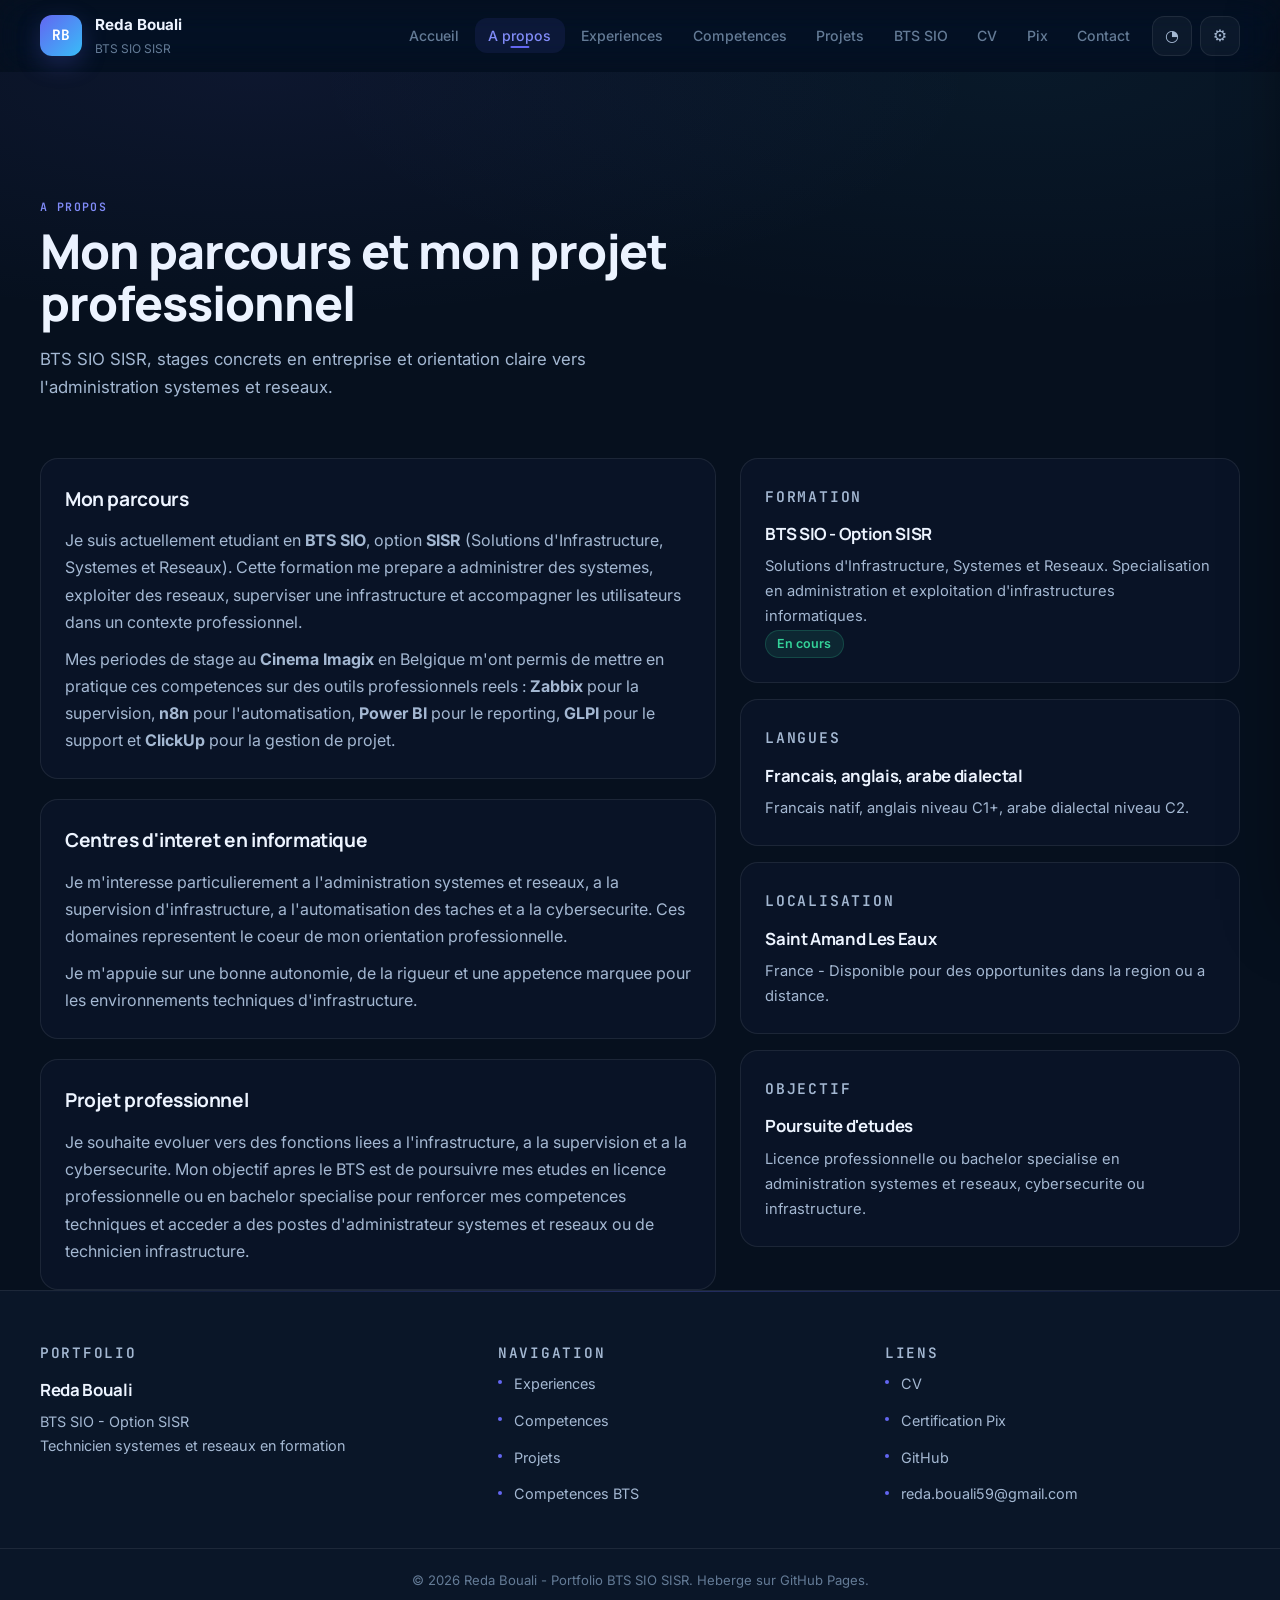
==== about.html @ da7653f3 "Add files via upload" ====
<!DOCTYPE html>
<html lang="fr">
<head>
  <meta charset="UTF-8">
  <meta name="viewport" content="width=device-width, initial-scale=1.0">
  <meta name="description" content="A propos de Reda Bouali : parcours, formation BTS SIO SISR, centres d'interet et projet professionnel.">
  <title>A propos | Reda Bouali</title>
  <script>
    (function () {
      var r = document.documentElement;
      r.setAttribute("data-theme", localStorage.getItem("rb-theme") || "dark");
      r.setAttribute("data-accent", localStorage.getItem("rb-accent") || "indigo");
      r.setAttribute("data-font", localStorage.getItem("rb-font") || "inter");
      r.setAttribute("data-size", localStorage.getItem("rb-size") || "medium");
      r.classList.add("preload");
    })();
  </script>
  <link rel="preconnect" href="https://fonts.googleapis.com">
  <link rel="preconnect" href="https://fonts.gstatic.com" crossorigin>
  <link href="https://fonts.googleapis.com/css2?family=Inter:wght@400;500;600;700;800&family=Manrope:wght@500;600;700;800&family=IBM+Plex+Sans:wght@400;500;600;700&family=JetBrains+Mono:wght@500;700&display=swap" rel="stylesheet">
  <link rel="stylesheet" href="style.css">
</head>
<body>
  <a href="#main-content" class="skip-link">Aller au contenu</a>

  <header class="site-header">
    <nav class="navbar" id="navbar" aria-label="Navigation principale">
      <div class="nav-shell">
        <a href="index.html" class="brand"><span class="brand-mark">RB</span><span class="brand-text"><strong>Reda Bouali</strong><span>BTS SIO SISR</span></span></a>
        <button class="nav-toggle" id="navToggle" type="button" aria-expanded="false" aria-controls="navMenu" aria-label="Ouvrir le menu"><span></span><span></span><span></span></button>
        <div class="nav-panel" id="navPanel">
          <ul class="nav-menu" id="navMenu">
            <li><a href="index.html" class="nav-link" data-page="index">Accueil</a></li>
            <li><a href="about.html" class="nav-link" data-page="about">A propos</a></li>
            <li><a href="experiences.html" class="nav-link" data-page="experiences">Experiences</a></li>
            <li><a href="skills.html" class="nav-link" data-page="skills">Competences</a></li>
            <li><a href="projects.html" class="nav-link" data-page="projects">Projets</a></li>
            <li><a href="bts-competences.html" class="nav-link" data-page="bts-competences">BTS SIO</a></li>
            <li><a href="cv.html" class="nav-link" data-page="cv">CV</a></li>
            <li><a href="pix.html" class="nav-link" data-page="pix">Pix</a></li>
            <li><a href="contact.html" class="nav-link" data-page="contact">Contact</a></li>
          </ul>
          <div class="nav-actions">
            <button class="icon-button quick-theme-toggle" id="quickThemeToggle" type="button" aria-label="Basculer le theme"><span aria-hidden="true">&#9684;</span></button>
            <button class="icon-button" id="settingsTrigger" type="button" aria-label="Personnalisation" aria-expanded="false"><span aria-hidden="true">&#9881;</span></button>
          </div>
        </div>
      </div>
    </nav>
  </header>

  <main id="main-content" class="page-main">
    <section class="section page-section page-hero-section">
      <div class="container">
        <div class="section-heading reveal">
          <p class="section-kicker">A propos</p>
          <h1 class="section-title">Mon parcours et mon projet professionnel</h1>
          <p class="section-subtitle">
            BTS SIO SISR, stages concrets en entreprise et orientation claire vers l'administration systemes et reseaux.
          </p>
        </div>

        <div class="about-layout">
          <div class="about-story">
            <article class="content-card reveal">
              <h3>Mon parcours</h3>
              <p>
                Je suis actuellement etudiant en <strong>BTS SIO</strong>, option <strong>SISR</strong> (Solutions d'Infrastructure, Systemes et Reseaux). Cette formation me prepare a administrer des systemes, exploiter des reseaux, superviser une infrastructure et accompagner les utilisateurs dans un contexte professionnel.
              </p>
              <p>
                Mes periodes de stage au <strong>Cinema Imagix</strong> en Belgique m'ont permis de mettre en pratique ces competences sur des outils professionnels reels : <strong>Zabbix</strong> pour la supervision, <strong>n8n</strong> pour l'automatisation, <strong>Power BI</strong> pour le reporting, <strong>GLPI</strong> pour le support et <strong>ClickUp</strong> pour la gestion de projet.
              </p>
            </article>

            <article class="content-card reveal reveal-delay-1">
              <h3>Centres d'interet en informatique</h3>
              <p>
                Je m'interesse particulierement a l'administration systemes et reseaux, a la supervision d'infrastructure, a l'automatisation des taches et a la cybersecurite. Ces domaines representent le coeur de mon orientation professionnelle.
              </p>
              <p>
                Je m'appuie sur une bonne autonomie, de la rigueur et une appetence marquee pour les environnements techniques d'infrastructure.
              </p>
            </article>

            <article class="content-card reveal reveal-delay-2">
              <h3>Projet professionnel</h3>
              <p>
                Je souhaite evoluer vers des fonctions liees a l'infrastructure, a la supervision et a la cybersecurite. Mon objectif apres le BTS est de poursuivre mes etudes en licence professionnelle ou en bachelor specialise pour renforcer mes competences techniques et acceder a des postes d'administrateur systemes et reseaux ou de technicien infrastructure.
              </p>
            </article>
          </div>

          <div class="about-aside">
            <article class="info-card reveal">
              <p class="panel-label">Formation</p>
              <h3>BTS SIO - Option SISR</h3>
              <p>Solutions d'Infrastructure, Systemes et Reseaux. Specialisation en administration et exploitation d'infrastructures informatiques.</p>
              <span class="chip chip-success">En cours</span>
            </article>

            <article class="info-card reveal reveal-delay-1">
              <p class="panel-label">Langues</p>
              <h3>Francais, anglais, arabe dialectal</h3>
              <p>Francais natif, anglais niveau C1+, arabe dialectal niveau C2.</p>
            </article>

            <article class="info-card reveal reveal-delay-2">
              <p class="panel-label">Localisation</p>
              <h3>Saint Amand Les Eaux</h3>
              <p>France - Disponible pour des opportunites dans la region ou a distance.</p>
            </article>

            <article class="info-card reveal reveal-delay-3">
              <p class="panel-label">Objectif</p>
              <h3>Poursuite d'etudes</h3>
              <p>Licence professionnelle ou bachelor specialise en administration systemes et reseaux, cybersecurite ou infrastructure.</p>
            </article>
          </div>
        </div>
      </div>
    </section>
  </main>

  <footer class="footer">
    <div class="container footer-layout">
      <div>
        <p class="panel-label">Portfolio</p>
        <h3>Reda Bouali</h3>
        <p>BTS SIO - Option SISR</p>
        <p>Technicien systemes et reseaux en formation</p>
      </div>
      <div>
        <p class="panel-label">Navigation</p>
        <ul class="footer-links-list">
          <li><a href="experiences.html">Experiences</a></li>
          <li><a href="skills.html">Competences</a></li>
          <li><a href="projects.html">Projets</a></li>
          <li><a href="bts-competences.html">Competences BTS</a></li>
        </ul>
      </div>
      <div>
        <p class="panel-label">Liens</p>
        <ul class="footer-links-list">
          <li><a href="cv.html">CV</a></li>
          <li><a href="pix.html">Certification Pix</a></li>
          <li><a href="https://github.com/redahfir" target="_blank" rel="noopener noreferrer">GitHub</a></li>
          <li><a href="mailto:reda.bouali59@gmail.com">reda.bouali59@gmail.com</a></li>
        </ul>
      </div>
    </div>
    <div class="footer-bottom">
      <p>&copy; 2026 Reda Bouali - Portfolio BTS SIO SISR. Heberge sur GitHub Pages.</p>
    </div>
  </footer>

  <div class="settings-overlay" id="settingsOverlay" hidden></div>
  <aside class="settings-panel" id="settingsPanel" aria-hidden="true" aria-labelledby="settingsTitle">
    <div class="settings-header">
      <div><p class="panel-label">Personnalisation</p><h2 id="settingsTitle">Preferences d'affichage</h2></div>
      <button class="icon-button" id="settingsClose" type="button" aria-label="Fermer"><span aria-hidden="true">&#10005;</span></button>
    </div>
    <div class="settings-body">
      <section class="settings-group"><h3>Mode</h3><div class="control-row"><button class="choice-button" data-theme="dark" type="button">Sombre</button><button class="choice-button" data-theme="light" type="button">Clair</button></div></section>
      <section class="settings-group"><h3>Accent</h3><div class="accent-grid"><button class="accent-button" data-accent="indigo" type="button"><span class="accent-dot accent-indigo"></span>Indigo</button><button class="accent-button" data-accent="cyan" type="button"><span class="accent-dot accent-cyan"></span>Cyan</button><button class="accent-button" data-accent="amber" type="button"><span class="accent-dot accent-amber"></span>Ambre</button></div></section>
      <section class="settings-group"><h3>Police</h3><div class="font-grid"><button class="font-button" data-font="inter" type="button"><strong>Inter</strong><span>Moderne</span></button><button class="font-button" data-font="manrope" type="button"><strong>Manrope</strong><span>Editoriale</span></button><button class="font-button" data-font="plex" type="button"><strong>IBM Plex</strong><span>Technique</span></button></div></section>
      <section class="settings-group"><h3>Taille</h3><div class="control-row"><button class="choice-button" data-size="small" type="button">A-</button><button class="choice-button" data-size="medium" type="button">A</button><button class="choice-button" data-size="large" type="button">A+</button></div></section>
      <button class="btn btn-ghost settings-reset" id="settingsReset" type="button">Reinitialiser</button>
    </div>
  </aside>
  <button class="back-to-top" id="backToTop" type="button" aria-label="Retour en haut">&uarr;</button>
  <script src="script.js"></script>
</body>
</html>
---- style.css ----
/* ============================================================
   DESIGN SYSTEM - Portfolio Reda Bouali
   Premium dark-first design with light mode support
   ============================================================ */

/* --- Theme Variables --- */
:root,
[data-theme="dark"] {
  --bg: #06101e;
  --bg-alt: #0a1628;
  --bg-elevated: #0e1b30;
  --surface: rgba(12, 22, 42, 0.72);
  --surface-strong: rgba(16, 28, 50, 0.92);
  --surface-soft: rgba(255, 255, 255, 0.04);
  --surface-hover: rgba(255, 255, 255, 0.07);
  --border: rgba(255, 255, 255, 0.08);
  --border-strong: rgba(255, 255, 255, 0.14);
  --border-glow: rgba(var(--accent-rgb), 0.25);
  --text: #edf4ff;
  --text-soft: #a4b8d2;
  --text-muted: #647b96;
  --shadow: 0 20px 60px rgba(0, 0, 0, 0.4);
  --shadow-soft: 0 8px 32px rgba(0, 0, 0, 0.2);
  --shadow-card: 0 4px 24px rgba(0, 0, 0, 0.15);
  --overlay: rgba(2, 6, 14, 0.7);
  --hero-grid: rgba(var(--accent-rgb), 0.06);
  --panel: #0c1a2e;
  --glow-soft: 0 0 60px rgba(var(--accent-rgb), 0.08);
}

[data-theme="light"] {
  --bg: #f5f7fb;
  --bg-alt: #edf1f8;
  --bg-elevated: #ffffff;
  --surface: rgba(255, 255, 255, 0.82);
  --surface-strong: rgba(255, 255, 255, 0.96);
  --surface-soft: rgba(20, 40, 72, 0.035);
  --surface-hover: rgba(20, 40, 72, 0.06);
  --border: rgba(16, 32, 56, 0.09);
  --border-strong: rgba(16, 32, 56, 0.16);
  --border-glow: rgba(var(--accent-rgb), 0.2);
  --text: #0c1524;
  --text-soft: #3d5068;
  --text-muted: #6b8097;
  --shadow: 0 20px 60px rgba(16, 32, 56, 0.1);
  --shadow-soft: 0 8px 32px rgba(16, 32, 56, 0.07);
  --shadow-card: 0 4px 24px rgba(16, 32, 56, 0.06);
  --overlay: rgba(16, 24, 38, 0.2);
  --hero-grid: rgba(var(--accent-rgb), 0.07);
  --panel: #ffffff;
  --glow-soft: 0 0 60px rgba(var(--accent-rgb), 0.06);
}

/* --- Accent Colors --- */
:root {
  --accent: #6366f1;
  --accent-rgb: 99, 102, 241;
  --accent-strong: #818cf8;
  --accent-alt: #38bdf8;
  --success: #34d399;
  --success-rgb: 52, 211, 153;
  --warning: #fbbf24;
  --danger: #f87171;
  --radius-s: 12px;
  --radius-m: 18px;
  --radius-l: 28px;
  --radius-xl: 36px;
  --nav-height: 72px;
  --container: 1200px;
  --font-body: "Inter", system-ui, sans-serif;
  --font-title: "Manrope", system-ui, sans-serif;
  --font-mono: "JetBrains Mono", monospace;
  --size-base: 16px;
  --section-space: 6rem;
  --transition: 200ms ease;
  --transition-slow: 380ms ease;
  --ease-out: cubic-bezier(0.16, 1, 0.3, 1);
}

[data-accent="cyan"] {
  --accent: #06b6d4;
  --accent-rgb: 6, 182, 212;
  --accent-strong: #22d3ee;
  --accent-alt: #34d399;
}
[data-accent="amber"] {
  --accent: #d97706;
  --accent-rgb: 217, 119, 6;
  --accent-strong: #f59e0b;
  --accent-alt: #fbbf24;
}

/* --- Font Size Variants --- */
html[data-size="small"] { font-size: 14px; }
html[data-size="medium"] { font-size: 16px; }
html[data-size="large"] { font-size: 18px; }

/* --- Preload (prevent flash of transitions) --- */
html.preload * { transition: none !important; }
html { scroll-behavior: smooth; }

/* --- Font Overrides --- */
html[data-font="inter"] body { --font-body: "Inter", system-ui, sans-serif; --font-title: "Manrope", system-ui, sans-serif; }
html[data-font="manrope"] body { --font-body: "Manrope", system-ui, sans-serif; --font-title: "Manrope", system-ui, sans-serif; }
html[data-font="plex"] body { --font-body: "IBM Plex Sans", system-ui, sans-serif; --font-title: "IBM Plex Sans", system-ui, sans-serif; }

/* ============================================================
   RESET & BASE
   ============================================================ */
*, *::before, *::after { box-sizing: border-box; }
body {
  margin: 0;
  background: var(--bg);
  color: var(--text);
  font: 400 1rem/1.7 var(--font-body);
  overflow-x: hidden;
  -webkit-font-smoothing: antialiased;
}
a { color: inherit; text-decoration: none; }
img { max-width: 100%; display: block; }
button, input, select { font: inherit; }
button { cursor: pointer; border: none; background: none; }
ul { margin: 0; padding: 0; }
h1, h2, h3, h4, h5, h6, p { margin: 0; }

/* --- Focus & Accessibility --- */
.skip-link {
  position: fixed;
  top: -100px;
  left: 1rem;
  background: var(--accent);
  color: #fff;
  padding: 0.8rem 1.2rem;
  border-radius: 999px;
  z-index: 1200;
  font-weight: 600;
  font-size: 0.9rem;
}
.skip-link:focus { top: 1rem; }
:focus-visible {
  outline: 2px solid rgba(var(--accent-rgb), 0.8);
  outline-offset: 3px;
}

/* ============================================================
   LAYOUT
   ============================================================ */
.container,
.nav-shell {
  width: min(var(--container), calc(100% - 2.4rem));
  margin: 0 auto;
}
.section { padding: var(--section-space) 0; position: relative; }
.page-main { padding-top: var(--nav-height); }
.page-section { min-height: calc(100vh - var(--nav-height) - 200px); }
.section-alt {
  background: var(--bg-alt);
}
.section-alt::before {
  content: "";
  position: absolute;
  top: 0;
  left: 0;
  right: 0;
  height: 200px;
  background: linear-gradient(180deg, rgba(var(--accent-rgb), 0.04), transparent);
  pointer-events: none;
}

/* --- Section Headers --- */
.section-heading {
  max-width: 720px;
  margin-bottom: 3.5rem;
}
.section-kicker,
.panel-label,
.eyebrow {
  display: inline-flex;
  align-items: center;
  gap: 0.5rem;
  font: 600 0.72rem/1 var(--font-mono);
  letter-spacing: 0.12em;
  text-transform: uppercase;
  color: var(--accent-strong);
  margin-bottom: 0.75rem;
}
.eyebrow-dot {
  width: 6px;
  height: 6px;
  border-radius: 50%;
  background: var(--accent);
  box-shadow: 0 0 12px rgba(var(--accent-rgb), 0.8);
  animation: pulse-dot 2.5s ease infinite;
}
@keyframes pulse-dot {
  0%, 100% { box-shadow: 0 0 12px rgba(var(--accent-rgb), 0.8); }
  50% { box-shadow: 0 0 20px rgba(var(--accent-rgb), 1), 0 0 40px rgba(var(--accent-rgb), 0.3); }
}

.section-title {
  font-family: var(--font-title);
  font-size: clamp(2rem, 4vw, 3rem);
  font-weight: 800;
  line-height: 1.1;
  letter-spacing: -0.03em;
  margin-bottom: 1rem;
}
.section-subtitle {
  max-width: 640px;
  color: var(--text-soft);
  font-size: 1.05rem;
  line-height: 1.65;
}

/* --- Title font family propagation --- */
.section-title,
.hero h1,
.content-card h3,
.document-card h3,
.timeline-card h3,
.skill-card h3,
.bts-card h3,
.info-card h3,
.project-card h3,
.footer h3 {
  font-family: var(--font-title);
  letter-spacing: -0.02em;
}

/* ============================================================
   NAVBAR
   ============================================================ */
.navbar {
  position: fixed;
  inset: 0 0 auto;
  height: var(--nav-height);
  z-index: 1000;
  border-bottom: 1px solid transparent;
  backdrop-filter: blur(20px) saturate(1.4);
  -webkit-backdrop-filter: blur(20px) saturate(1.4);
  transition: background-color var(--transition-slow), border-color var(--transition-slow), box-shadow var(--transition-slow);
}
.navbar.scrolled {
  background: color-mix(in srgb, var(--bg) 82%, transparent);
  border-color: var(--border);
  box-shadow: 0 1px 0 var(--border), var(--shadow-soft);
}
.nav-shell {
  min-height: 100%;
  display: flex;
  align-items: center;
  justify-content: space-between;
  gap: 1rem;
}

/* --- Brand --- */
.brand {
  display: inline-flex;
  align-items: center;
  gap: 0.85rem;
  text-decoration: none;
}
.brand-mark {
  display: grid;
  place-items: center;
  width: 2.6rem;
  height: 2.6rem;
  border-radius: var(--radius-s);
  background: linear-gradient(135deg, var(--accent), var(--accent-alt));
  color: #fff;
  font: 700 0.9rem/1 var(--font-mono);
  box-shadow: 0 8px 24px rgba(var(--accent-rgb), 0.25);
  transition: transform var(--transition), box-shadow var(--transition);
}
.brand:hover .brand-mark {
  transform: scale(1.05);
  box-shadow: 0 8px 28px rgba(var(--accent-rgb), 0.35);
}
.brand-text { display: grid; gap: 0.1rem; }
.brand-text strong { font-size: 0.95rem; font-weight: 700; }
.brand-text span:last-child { font-size: 0.75rem; color: var(--text-muted); }

/* --- Nav Links --- */
.nav-panel,
.nav-actions { display: flex; align-items: center; gap: 0.5rem; }
.nav-menu {
  display: flex;
  align-items: center;
  gap: 0.15rem;
  list-style: none;
}
.nav-link {
  position: relative;
  padding: 0.55rem 0.85rem;
  color: var(--text-muted);
  border-radius: var(--radius-s);
  font-size: 0.88rem;
  font-weight: 500;
  transition: color var(--transition), background-color var(--transition);
}
.nav-link:hover {
  color: var(--text);
  background: var(--surface-hover);
}
.nav-link.active {
  color: var(--accent-strong);
  background: rgba(var(--accent-rgb), 0.1);
}
.nav-link.active::after {
  content: "";
  position: absolute;
  bottom: 0.3rem;
  left: 50%;
  transform: translateX(-50%);
  width: 1.2rem;
  height: 2px;
  border-radius: 999px;
  background: var(--accent);
}

/* --- Icon Buttons --- */
.icon-button,
.nav-toggle {
  display: inline-grid;
  place-items: center;
  width: 2.5rem;
  height: 2.5rem;
  border: 1px solid var(--border);
  border-radius: var(--radius-s);
  background: var(--surface-soft);
  color: var(--text-soft);
  font-size: 1rem;
  transition: all var(--transition);
}
.icon-button:hover,
.nav-toggle:hover {
  color: var(--text);
  border-color: var(--border-glow);
  background: rgba(var(--accent-rgb), 0.08);
  transform: translateY(-1px);
}

/* --- Burger --- */
.nav-toggle { display: none; position: relative; }
.nav-toggle span {
  position: absolute;
  width: 1rem;
  height: 2px;
  background: currentColor;
  border-radius: 999px;
  transition: transform var(--transition), opacity var(--transition);
}
.nav-toggle span:nth-child(1) { transform: translateY(-4px); }
.nav-toggle span:nth-child(3) { transform: translateY(4px); }
.nav-toggle.open span:nth-child(1) { transform: rotate(45deg); }
.nav-toggle.open span:nth-child(2) { opacity: 0; }
.nav-toggle.open span:nth-child(3) { transform: rotate(-45deg); }

/* ============================================================
   HERO
   ============================================================ */
.hero {
  position: relative;
  min-height: 100vh;
  display: flex;
  align-items: center;
  padding: calc(var(--nav-height) + 2rem) 0 3rem;
}
.hero-backdrop { position: absolute; inset: 0; overflow: hidden; pointer-events: none; }
.hero-grid {
  position: absolute;
  inset: 0;
  background-image: linear-gradient(var(--hero-grid) 1px, transparent 1px), linear-gradient(90deg, var(--hero-grid) 1px, transparent 1px);
  background-size: 40px 40px;
  mask-image: linear-gradient(180deg, black 20%, transparent 80%);
  -webkit-mask-image: linear-gradient(180deg, black 20%, transparent 80%);
}
.hero-glow {
  position: absolute;
  border-radius: 50%;
  filter: blur(80px);
  opacity: 0.5;
}
.glow-a { width: 500px; height: 500px; background: rgba(var(--accent-rgb), 0.2); top: -10%; left: -8%; }
.glow-b { width: 400px; height: 400px; background: rgba(56, 189, 248, 0.12); top: 30%; right: -5%; }
.glow-c { width: 250px; height: 250px; background: rgba(52, 211, 153, 0.12); bottom: 10%; left: 35%; }

.hero-layout {
  position: relative;
  display: grid;
  grid-template-columns: 1.2fr 0.8fr;
  gap: 3rem;
  align-items: center;
}
.hero h1 {
  font-size: clamp(2.8rem, 6.5vw, 5rem);
  font-weight: 800;
  line-height: 0.95;
  letter-spacing: -0.04em;
  margin: 0.75rem 0 1.5rem;
}
.hero-lead {
  font-size: clamp(1.05rem, 1.8vw, 1.3rem);
  color: var(--text);
  max-width: 42rem;
  line-height: 1.5;
  margin-bottom: 0.75rem;
}
.hero-text {
  color: var(--text-soft);
  max-width: 40rem;
  line-height: 1.7;
}
.hero-actions {
  display: flex;
  flex-wrap: wrap;
  gap: 0.75rem;
  margin-top: 2rem;
}

/* --- Hero Metrics --- */
.hero-metrics {
  display: grid;
  grid-template-columns: repeat(3, 1fr);
  gap: 0.75rem;
  margin-top: 2.5rem;
}
.metric-card {
  padding: 1.25rem;
  border-radius: var(--radius-m);
  background: var(--surface);
  border: 1px solid var(--border);
  transition: border-color var(--transition), box-shadow var(--transition);
}
.metric-card:hover {
  border-color: var(--border-glow);
  box-shadow: var(--glow-soft);
}
.metric-card strong {
  display: block;
  margin-bottom: 0.3rem;
  color: var(--accent-strong);
  font-family: var(--font-mono);
  font-size: 1rem;
  font-weight: 700;
}
.metric-card span {
  color: var(--text-soft);
  font-size: 0.88rem;
}

/* --- Hero Panel --- */
.hero-panel { display: grid; gap: 1rem; }
.hero-panel-card {
  padding: 1.5rem;
  border-radius: var(--radius-m);
  background: var(--surface);
  border: 1px solid var(--border);
  backdrop-filter: blur(12px);
  transition: border-color var(--transition), box-shadow var(--transition);
}
.hero-panel-card:hover {
  border-color: var(--border-glow);
  box-shadow: var(--glow-soft);
}
.panel-label {
  margin-bottom: 0.6rem;
}
.quick-links-grid {
  display: grid;
  grid-template-columns: repeat(2, 1fr);
  gap: 0.6rem;
}

/* ============================================================
   BUTTONS
   ============================================================ */
.btn {
  display: inline-flex;
  align-items: center;
  justify-content: center;
  gap: 0.5rem;
  min-height: 2.85rem;
  padding: 0.7rem 1.4rem;
  border-radius: var(--radius-s);
  border: 1px solid transparent;
  font-weight: 600;
  font-size: 0.9rem;
  transition: all var(--transition);
  position: relative;
  overflow: hidden;
}
.btn:hover { transform: translateY(-2px); }
.btn:active { transform: translateY(0); }

.btn-primary {
  background: linear-gradient(135deg, var(--accent), var(--accent-alt));
  color: #fff;
  box-shadow: 0 8px 24px rgba(var(--accent-rgb), 0.25);
}
.btn-primary:hover {
  box-shadow: 0 12px 32px rgba(var(--accent-rgb), 0.35);
}

.btn-secondary {
  background: var(--surface-soft);
  border-color: var(--border-strong);
  color: var(--text);
}
.btn-secondary:hover {
  border-color: var(--border-glow);
  background: rgba(var(--accent-rgb), 0.08);
}

.btn-ghost {
  background: transparent;
  border-color: var(--border);
  color: var(--text-soft);
}
.btn-ghost:hover {
  border-color: var(--border-strong);
  color: var(--text);
  background: var(--surface-soft);
}

/* ============================================================
   CARDS (shared base)
   ============================================================ */
.content-card,
.document-card,
.mini-card,
.skill-card,
.bts-card,
.info-card,
.company-banner,
.timeline-card,
.project-card {
  background: var(--surface);
  border: 1px solid var(--border);
  border-radius: var(--radius-m);
  transition: border-color var(--transition), box-shadow var(--transition), transform var(--transition);
}
.content-card:hover,
.document-card:hover,
.mini-card:hover,
.skill-card:hover,
.bts-card:hover,
.info-card:hover,
.project-card:hover {
  border-color: var(--border-glow);
  box-shadow: var(--glow-soft), var(--shadow-card);
  transform: translateY(-2px);
}

.content-card,
.document-card,
.mini-card,
.skill-card,
.info-card,
.company-banner,
.timeline-card {
  padding: 1.5rem;
}
.bts-card { padding: 1.75rem; }

/* ============================================================
   CHIPS, BADGES, PILLS
   ============================================================ */
.chip,
.level,
.coverage {
  display: inline-flex;
  align-items: center;
  justify-content: center;
  height: 1.75rem;
  padding: 0 0.7rem;
  border-radius: 999px;
  border: 1px solid rgba(var(--accent-rgb), 0.15);
  background: rgba(var(--accent-rgb), 0.08);
  color: var(--accent-strong);
  font-size: 0.78rem;
  font-weight: 600;
  white-space: nowrap;
}
.chip-success {
  color: var(--success);
  background: rgba(var(--success-rgb), 0.1);
  border-color: rgba(var(--success-rgb), 0.2);
}
[data-theme="light"] .chip-success { color: #047857; }

.tool-cluster,
.badge-list { display: flex; flex-wrap: wrap; gap: 0.5rem; }

.tool-pill,
.skill-badge {
  display: inline-flex;
  align-items: center;
  height: 2rem;
  padding: 0 0.7rem;
  border-radius: 999px;
  background: var(--surface-soft);
  border: 1px solid var(--border);
  color: var(--text-soft);
  font-size: 0.82rem;
  font-weight: 500;
  transition: all var(--transition);
}
.tool-pill:hover,
.skill-badge:hover {
  border-color: var(--border-strong);
  color: var(--text);
}
.skill-badge.highlight,
.tool-pill.highlight {
  background: rgba(var(--accent-rgb), 0.1);
  border-color: rgba(var(--accent-rgb), 0.2);
  color: var(--accent-strong);
}

/* ============================================================
   ABOUT PAGE
   ============================================================ */
.about-layout {
  display: grid;
  grid-template-columns: 1.15fr 0.85fr;
  gap: 1.5rem;
  align-items: start;
}
.about-story { display: grid; gap: 1.25rem; }
.about-aside { display: grid; gap: 1rem; }
.content-card h3 {
  font-size: 1.2rem;
  font-weight: 700;
  margin-bottom: 0.75rem;
}
.content-card p {
  color: var(--text-soft);
  line-height: 1.7;
}
.content-card p + p { margin-top: 0.6rem; }
.info-card h3 {
  font-size: 1.05rem;
  font-weight: 700;
  margin: 0.4rem 0 0.35rem;
}
.info-card p { color: var(--text-soft); font-size: 0.92rem; }

/* ============================================================
   EXPERIENCES PAGE
   ============================================================ */
.company-banner {
  display: flex;
  justify-content: space-between;
  align-items: center;
  gap: 1rem;
  padding: 1.5rem;
  margin-bottom: 1.5rem;
  background: linear-gradient(135deg, rgba(var(--accent-rgb), 0.06), transparent), var(--surface);
}
.company-banner h3 {
  font-size: 1.15rem;
  font-weight: 700;
  margin: 0.35rem 0 0.25rem;
}
.company-banner p { color: var(--text-soft); font-size: 0.92rem; }

.timeline-list { position: relative; display: grid; gap: 1.5rem; }
.timeline-card {
  display: grid;
  grid-template-columns: 3rem 1fr;
  gap: 1.25rem;
}
.timeline-rail {
  position: relative;
  display: flex;
  justify-content: center;
}
.timeline-rail::before {
  content: "";
  position: absolute;
  top: 0;
  bottom: 0;
  width: 2px;
  background: linear-gradient(180deg, rgba(var(--accent-rgb), 0.3), transparent);
}
.timeline-node {
  position: relative;
  z-index: 1;
  margin-top: 0.2rem;
  width: 14px;
  height: 14px;
  border-radius: 50%;
  background: linear-gradient(135deg, var(--accent), var(--accent-alt));
  box-shadow: 0 0 0 4px rgba(var(--accent-rgb), 0.15), 0 0 16px rgba(var(--accent-rgb), 0.2);
}
.timeline-main { display: grid; gap: 1rem; }
.timeline-head {
  display: flex;
  justify-content: space-between;
  gap: 1rem;
  align-items: start;
}
.timeline-head h3 {
  font-size: 1.15rem;
  font-weight: 700;
  margin-top: 0.25rem;
}
.timeline-meta { display: flex; flex-wrap: wrap; gap: 0.5rem; }
.timeline-summary { color: var(--text-soft); line-height: 1.65; }

.detail-grid {
  display: grid;
  grid-template-columns: 1.1fr 0.9fr;
  gap: 1.25rem;
}
.detail-block h4 {
  margin: 0 0 0.75rem;
  font-size: 0.9rem;
  font-weight: 700;
  color: var(--text);
}
.detail-block ul {
  list-style: none;
  display: grid;
  gap: 0.65rem;
}
.detail-block li {
  position: relative;
  padding-left: 1.1rem;
  color: var(--text-soft);
  font-size: 0.92rem;
  line-height: 1.55;
}
.detail-block li::before {
  content: "";
  position: absolute;
  left: 0;
  top: 0.6rem;
  width: 5px;
  height: 5px;
  border-radius: 50%;
  background: var(--accent);
}

/* ============================================================
   SKILLS PAGE
   ============================================================ */
.skills-grid {
  display: grid;
  grid-template-columns: repeat(3, 1fr);
  gap: 1.25rem;
}
.skill-card {
  display: grid;
  gap: 1rem;
  padding: 1.5rem;
  position: relative;
  overflow: hidden;
}
.skill-card::before {
  content: "";
  position: absolute;
  top: 0;
  left: 0;
  right: 0;
  height: 3px;
  background: linear-gradient(90deg, var(--accent), var(--accent-alt));
  opacity: 0;
  transition: opacity var(--transition);
}
.skill-card:hover::before { opacity: 1; }

.skill-card-top {
  display: flex;
  justify-content: space-between;
  align-items: start;
  gap: 0.75rem;
}
.skill-card h3 {
  font-size: 1.05rem;
  font-weight: 700;
  margin-top: 0.15rem;
}
.skill-icon {
  display: flex;
  align-items: center;
  justify-content: center;
  width: 2.5rem;
  height: 2.5rem;
  border-radius: var(--radius-s);
  background: rgba(var(--accent-rgb), 0.1);
  color: var(--accent-strong);
  font-size: 1.2rem;
  flex-shrink: 0;
}

.level-strong {
  color: #fff;
  background: linear-gradient(135deg, rgba(var(--accent-rgb), 0.5), rgba(var(--accent-rgb), 0.25));
}
.level-bar {
  height: 6px;
  border-radius: 999px;
  background: rgba(255, 255, 255, 0.06);
  overflow: hidden;
}
[data-theme="light"] .level-bar { background: rgba(10, 24, 44, 0.06); }
.level-bar span {
  display: block;
  height: 100%;
  border-radius: inherit;
  background: linear-gradient(90deg, var(--accent), var(--accent-alt));
  width: 0;
  transition: width 1.2s var(--ease-out);
}
.level-bar.animated span { width: var(--bar-width); }

/* ============================================================
   PROJECTS PAGE
   ============================================================ */
.projects-grid {
  display: grid;
  grid-template-columns: repeat(2, 1fr);
  gap: 1.25rem;
}
.project-card {
  display: grid;
  gap: 1rem;
  padding: 1.75rem;
  position: relative;
  overflow: hidden;
}
.project-card::after {
  content: "";
  position: absolute;
  top: 0;
  left: 0;
  right: 0;
  height: 100%;
  background: linear-gradient(180deg, rgba(var(--accent-rgb), 0.04), transparent 40%);
  pointer-events: none;
}
.panel-heading {
  display: flex;
  justify-content: space-between;
  gap: 1rem;
  align-items: start;
  position: relative;
  z-index: 1;
}
.project-card h3 {
  font-size: 1.1rem;
  font-weight: 700;
  margin-top: 0.2rem;
}
.project-text {
  color: var(--text-soft);
  line-height: 1.65;
  position: relative;
  z-index: 1;
}
.project-columns {
  display: grid;
  grid-template-columns: 1fr 1fr;
  gap: 1rem;
  position: relative;
  z-index: 1;
}
.project-columns .detail-block {
  padding: 1rem;
  border-radius: var(--radius-s);
  background: rgba(255, 255, 255, 0.02);
  border: 1px solid var(--border);
}
[data-theme="light"] .project-columns .detail-block { background: rgba(16, 32, 56, 0.02); }
.project-columns .detail-block p {
  color: var(--text-soft);
  font-size: 0.9rem;
  line-height: 1.55;
}

/* ============================================================
   BTS COMPETENCES PAGE
   ============================================================ */
.bts-grid {
  display: grid;
  grid-template-columns: repeat(2, 1fr);
  gap: 1.25rem;
}
.bts-card {
  display: grid;
  gap: 1rem;
  border-radius: var(--radius-l);
  position: relative;
  overflow: hidden;
}
.bts-card::before {
  content: "";
  position: absolute;
  top: 0;
  left: 0;
  right: 0;
  height: 4px;
  background: linear-gradient(90deg, var(--accent), var(--accent-alt));
}
.bts-head {
  display: flex;
  justify-content: space-between;
  gap: 1rem;
  align-items: start;
}
.bts-card h3 {
  font-size: 1.1rem;
  font-weight: 700;
  margin-top: 0.2rem;
}
.bts-description {
  color: var(--text-soft);
  line-height: 1.65;
  font-size: 0.95rem;
}
.bts-details {
  display: grid;
  gap: 0.75rem;
  margin: 0;
}
.bts-details > div {
  padding: 1rem 1.15rem;
  border-radius: var(--radius-s);
  background: rgba(255, 255, 255, 0.025);
  border: 1px solid var(--border);
}
[data-theme="light"] .bts-details > div { background: rgba(16, 32, 56, 0.025); }
.bts-details dt {
  margin-bottom: 0.3rem;
  color: var(--accent-strong);
  font: 600 0.72rem/1 var(--font-mono);
  text-transform: uppercase;
  letter-spacing: 0.08em;
}
.bts-details dd {
  margin: 0;
  color: var(--text-soft);
  font-size: 0.9rem;
  line-height: 1.55;
}

/* ============================================================
   CV PAGE
   ============================================================ */
.cv-intro {
  max-width: 720px;
  margin-bottom: 2.5rem;
}
.cv-intro p {
  color: var(--text-soft);
  line-height: 1.7;
}
.document-layout {
  display: grid;
  gap: 1.25rem;
}
.document-layout-cv {
  grid-template-columns: repeat(2, 1fr);
}
.document-card {
  display: grid;
  gap: 0.75rem;
  align-content: start;
}
.document-top {
  display: flex;
  justify-content: space-between;
  gap: 0.75rem;
  align-items: start;
}
.document-card h3 {
  font-size: 1.05rem;
  font-weight: 700;
}
.document-card p {
  color: var(--text-soft);
  font-size: 0.92rem;
  line-height: 1.55;
}
.document-card-accent {
  background: linear-gradient(135deg, rgba(var(--accent-rgb), 0.1), rgba(var(--accent-rgb), 0.03)), var(--surface);
  border-color: rgba(var(--accent-rgb), 0.2);
}
.document-card-accent:hover {
  border-color: rgba(var(--accent-rgb), 0.35);
}
.document-card .btn { margin-top: 0.5rem; }

/* --- CV Stats --- */
.cv-stats {
  display: grid;
  grid-template-columns: repeat(4, 1fr);
  gap: 1rem;
  margin-bottom: 2rem;
}
.cv-stat {
  text-align: center;
  padding: 1.25rem 1rem;
  border-radius: var(--radius-m);
  background: var(--surface);
  border: 1px solid var(--border);
}
.cv-stat-value {
  display: block;
  font-family: var(--font-mono);
  font-size: 1.6rem;
  font-weight: 800;
  color: var(--accent-strong);
  line-height: 1;
  margin-bottom: 0.4rem;
}
.cv-stat-label {
  color: var(--text-soft);
  font-size: 0.82rem;
}

/* ============================================================
   PIX PAGE
   ============================================================ */
.pix-layout {
  display: grid;
  grid-template-columns: 1.1fr 0.9fr;
  gap: 1.5rem;
  align-items: start;
}
.pix-domains {
  display: grid;
  grid-template-columns: 1fr;
  gap: 0.75rem;
}
.mini-card {
  padding: 1.25rem;
  display: grid;
  gap: 0.3rem;
}
.mini-index {
  display: inline-flex;
  align-items: center;
  justify-content: center;
  width: 2rem;
  height: 2rem;
  border-radius: 50%;
  background: rgba(var(--accent-rgb), 0.1);
  color: var(--accent-strong);
  font: 700 0.75rem/1 var(--font-mono);
  margin-bottom: 0.5rem;
}
.mini-card h3 {
  font-size: 0.98rem;
  font-weight: 700;
  margin: 0;
}
.mini-card p {
  color: var(--text-soft);
  font-size: 0.88rem;
  line-height: 1.5;
  margin: 0;
}
.mini-link-card {
  display: grid;
  align-content: start;
  text-decoration: none;
  cursor: pointer;
}
.mini-link-card:hover { border-color: var(--border-glow); }

/* ============================================================
   CONTACT PAGE
   ============================================================ */
.contact-banner {
  display: grid;
  grid-template-columns: 1.2fr 0.8fr;
  gap: 2rem;
  padding: 2.5rem;
  border-radius: var(--radius-l);
  background: var(--surface);
  border: 1px solid var(--border);
  align-items: start;
}
.contact-main .section-title {
  margin-bottom: 1rem;
}
.contact-main .section-subtitle {
  margin-bottom: 0;
}
.contact-actions {
  display: flex;
  flex-wrap: wrap;
  gap: 0.75rem;
  margin-top: 2rem;
}
.contact-side { display: grid; gap: 1rem; }

/* --- Contact Highlights --- */
.contact-highlights {
  display: grid;
  grid-template-columns: repeat(3, 1fr);
  gap: 1rem;
  margin-top: 2.5rem;
}
.contact-highlight-card {
  padding: 1.5rem;
  border-radius: var(--radius-m);
  background: var(--surface);
  border: 1px solid var(--border);
  text-align: center;
  transition: border-color var(--transition), box-shadow var(--transition);
}
.contact-highlight-card:hover {
  border-color: var(--border-glow);
  box-shadow: var(--glow-soft);
}
.contact-highlight-card h3 {
  font-size: 1rem;
  font-weight: 700;
  margin: 0.5rem 0 0.35rem;
}
.contact-highlight-card p {
  color: var(--text-soft);
  font-size: 0.88rem;
}
.contact-icon {
  display: flex;
  align-items: center;
  justify-content: center;
  width: 3rem;
  height: 3rem;
  margin: 0 auto 0.5rem;
  border-radius: var(--radius-s);
  background: rgba(var(--accent-rgb), 0.1);
  color: var(--accent-strong);
  font-size: 1.3rem;
}

/* ============================================================
   FOOTER
   ============================================================ */
.footer {
  padding: 3rem 0 1rem;
  background: var(--bg-alt);
  border-top: 1px solid var(--border);
  position: relative;
}
.footer::before {
  content: "";
  position: absolute;
  top: 0;
  left: 0;
  right: 0;
  height: 1px;
  background: linear-gradient(90deg, transparent, rgba(var(--accent-rgb), 0.3), transparent);
}
.footer-layout {
  display: grid;
  grid-template-columns: 1.2fr 1fr 1fr;
  gap: 2rem;
  padding-bottom: 2.5rem;
}
.footer h3 {
  font-size: 1.05rem;
  font-weight: 700;
  margin: 0.35rem 0;
}
.footer p { color: var(--text-soft); font-size: 0.9rem; }
.footer-links-list {
  list-style: none;
  display: grid;
  gap: 0.6rem;
}
.footer-links-list li {
  position: relative;
  padding-left: 1rem;
}
.footer-links-list li::before {
  content: "";
  position: absolute;
  left: 0;
  top: 0.65rem;
  width: 4px;
  height: 4px;
  border-radius: 50%;
  background: var(--accent);
}
.footer-links-list a {
  color: var(--text-soft);
  font-size: 0.9rem;
  transition: color var(--transition);
}
.footer-links-list a:hover { color: var(--accent-strong); }
.footer-bottom {
  border-top: 1px solid var(--border);
  padding-top: 1.25rem;
  text-align: center;
}
.footer-bottom p {
  color: var(--text-muted);
  font-size: 0.82rem;
}

/* ============================================================
   SETTINGS PANEL
   ============================================================ */
.settings-overlay {
  position: fixed;
  inset: 0;
  z-index: 1090;
  background: var(--overlay);
  opacity: 0;
  pointer-events: none;
  transition: opacity var(--transition-slow);
}
.settings-overlay.visible {
  opacity: 1;
  pointer-events: auto;
}
.settings-panel {
  position: fixed;
  top: 0;
  right: 0;
  z-index: 1100;
  width: min(24rem, calc(100vw - 1rem));
  height: 100vh;
  padding: 1.5rem;
  background: var(--panel);
  border-left: 1px solid var(--border);
  box-shadow: var(--shadow);
  transform: translateX(102%);
  transition: transform var(--transition-slow);
  display: grid;
  align-content: start;
  gap: 1.25rem;
  overflow-y: auto;
}
.settings-panel.open { transform: translateX(0); }
.settings-header {
  display: flex;
  justify-content: space-between;
  align-items: start;
}
.settings-body,
.settings-group,
.font-grid { display: grid; gap: 1rem; }
.settings-group h3 {
  margin: 0;
  font-size: 0.95rem;
  font-weight: 700;
}
.control-row,
.accent-grid {
  display: grid;
  grid-template-columns: repeat(3, 1fr);
  gap: 0.6rem;
}
.choice-button,
.accent-button,
.font-button {
  display: grid;
  align-content: center;
  gap: 0.3rem;
  min-height: 2.85rem;
  padding: 0.7rem 0.85rem;
  border-radius: var(--radius-s);
  border: 1px solid var(--border);
  background: var(--surface-soft);
  color: var(--text);
  text-align: left;
  cursor: pointer;
  transition: all var(--transition);
}
.choice-button:hover,
.accent-button:hover,
.font-button:hover {
  border-color: var(--border-strong);
}
.choice-button.is-active,
.accent-button.is-active,
.font-button.is-active {
  border-color: rgba(var(--accent-rgb), 0.4);
  background: rgba(var(--accent-rgb), 0.1);
}
.accent-dot {
  width: 10px;
  height: 10px;
  border-radius: 50%;
  display: inline-block;
}
.accent-indigo { background: #6366f1; }
.accent-cyan { background: #06b6d4; }
.accent-amber { background: #d97706; }
.font-button span { color: var(--text-muted); font-size: 0.82rem; }
.settings-reset { width: 100%; }

/* ============================================================
   BACK TO TOP
   ============================================================ */
.back-to-top {
  position: fixed;
  right: 1.25rem;
  bottom: 1.25rem;
  z-index: 980;
  width: 2.75rem;
  height: 2.75rem;
  border-radius: 50%;
  background: linear-gradient(135deg, var(--accent), var(--accent-alt));
  color: #fff;
  font-size: 1rem;
  box-shadow: 0 8px 24px rgba(var(--accent-rgb), 0.3);
  opacity: 0;
  transform: translateY(10px);
  pointer-events: none;
  transition: opacity var(--transition), transform var(--transition);
}
.back-to-top.visible {
  opacity: 1;
  transform: translateY(0);
  pointer-events: auto;
}
.back-to-top:hover {
  transform: translateY(-2px);
  box-shadow: 0 12px 28px rgba(var(--accent-rgb), 0.4);
}

/* ============================================================
   REVEAL ANIMATIONS
   ============================================================ */
.reveal {
  opacity: 0;
  transform: translateY(28px);
  transition: opacity 0.65s var(--ease-out), transform 0.65s var(--ease-out);
}
.reveal.visible {
  opacity: 1;
  transform: none;
}
.reveal-delay-1 { transition-delay: 0.08s; }
.reveal-delay-2 { transition-delay: 0.16s; }
.reveal-delay-3 { transition-delay: 0.24s; }
.reveal-delay-4 { transition-delay: 0.32s; }

/* ============================================================
   PAGE HERO (inner pages)
   ============================================================ */
.page-hero-section {
  padding-top: calc(var(--nav-height) + 3rem);
  padding-bottom: 0;
  position: relative;
}
.page-hero-section::before {
  content: "";
  position: absolute;
  top: 0;
  left: 0;
  right: 0;
  height: 350px;
  background:
    radial-gradient(ellipse at 20% 0%, rgba(var(--accent-rgb), 0.08) 0%, transparent 50%),
    radial-gradient(ellipse at 80% 0%, rgba(56, 189, 248, 0.05) 0%, transparent 50%);
  pointer-events: none;
}

/* ============================================================
   RESPONSIVE
   ============================================================ */
@media (max-width: 1100px) {
  .hero-layout,
  .about-layout,
  .pix-layout,
  .contact-banner,
  .detail-grid,
  .projects-grid,
  .document-layout-cv,
  .footer-layout,
  .bts-grid,
  .skills-grid {
    grid-template-columns: 1fr;
  }
  .cv-stats { grid-template-columns: repeat(2, 1fr); }
  .hero-metrics { grid-template-columns: repeat(3, 1fr); }
  .contact-highlights { grid-template-columns: repeat(3, 1fr); }
}

@media (max-width: 860px) {
  :root { --section-space: 4.5rem; }
  .nav-toggle { display: inline-grid; }
  .nav-panel {
    position: fixed;
    top: calc(var(--nav-height) + 0.5rem);
    right: 0.75rem;
    left: 0.75rem;
    display: grid;
    gap: 0.75rem;
    padding: 1rem;
    background: var(--surface-strong);
    border: 1px solid var(--border);
    border-radius: var(--radius-l);
    box-shadow: var(--shadow);
    backdrop-filter: blur(24px);
    -webkit-backdrop-filter: blur(24px);
    opacity: 0;
    transform: translateY(-8px) scale(0.98);
    pointer-events: none;
    transition: opacity var(--transition-slow), transform var(--transition-slow);
  }
  .nav-panel.open {
    opacity: 1;
    transform: none;
    pointer-events: auto;
  }
  .nav-menu,
  .nav-actions {
    flex-wrap: wrap;
    justify-content: center;
  }
  .hero-metrics,
  .contact-highlights { grid-template-columns: repeat(2, 1fr); }
  .cv-stats { grid-template-columns: repeat(2, 1fr); }
}

@media (max-width: 640px) {
  :root { --section-space: 3.5rem; }
  .container,
  .nav-shell { width: min(var(--container), calc(100% - 1.5rem)); }
  .hero h1 { font-size: clamp(2.2rem, 12vw, 3.5rem); }
  .hero-actions,
  .contact-actions { flex-direction: column; }
  .hero-metrics,
  .contact-highlights { grid-template-columns: 1fr; }
  .cv-stats { grid-template-columns: 1fr 1fr; }
  .company-banner { flex-direction: column; align-items: start; }
  .timeline-card { grid-template-columns: 1fr; }
  .timeline-rail { display: none; }
  .timeline-head,
  .panel-heading,
  .document-top,
  .skill-card-top,
  .bts-head { flex-direction: column; }
  .project-columns { grid-template-columns: 1fr; }
  .quick-links-grid { grid-template-columns: 1fr; }
  .control-row,
  .accent-grid { grid-template-columns: 1fr 1fr; }
  .settings-panel { width: calc(100vw - 0.5rem); }
  .contact-banner { padding: 1.5rem; }
  .bts-card { padding: 1.25rem; }
}

/* --- Reduced Motion --- */
@media (prefers-reduced-motion: reduce) {
  html { scroll-behavior: auto; }
  *, *::before, *::after {
    animation-duration: 0.01ms !important;
    animation-iteration-count: 1 !important;
    transition-duration: 0.01ms !important;
  }
}
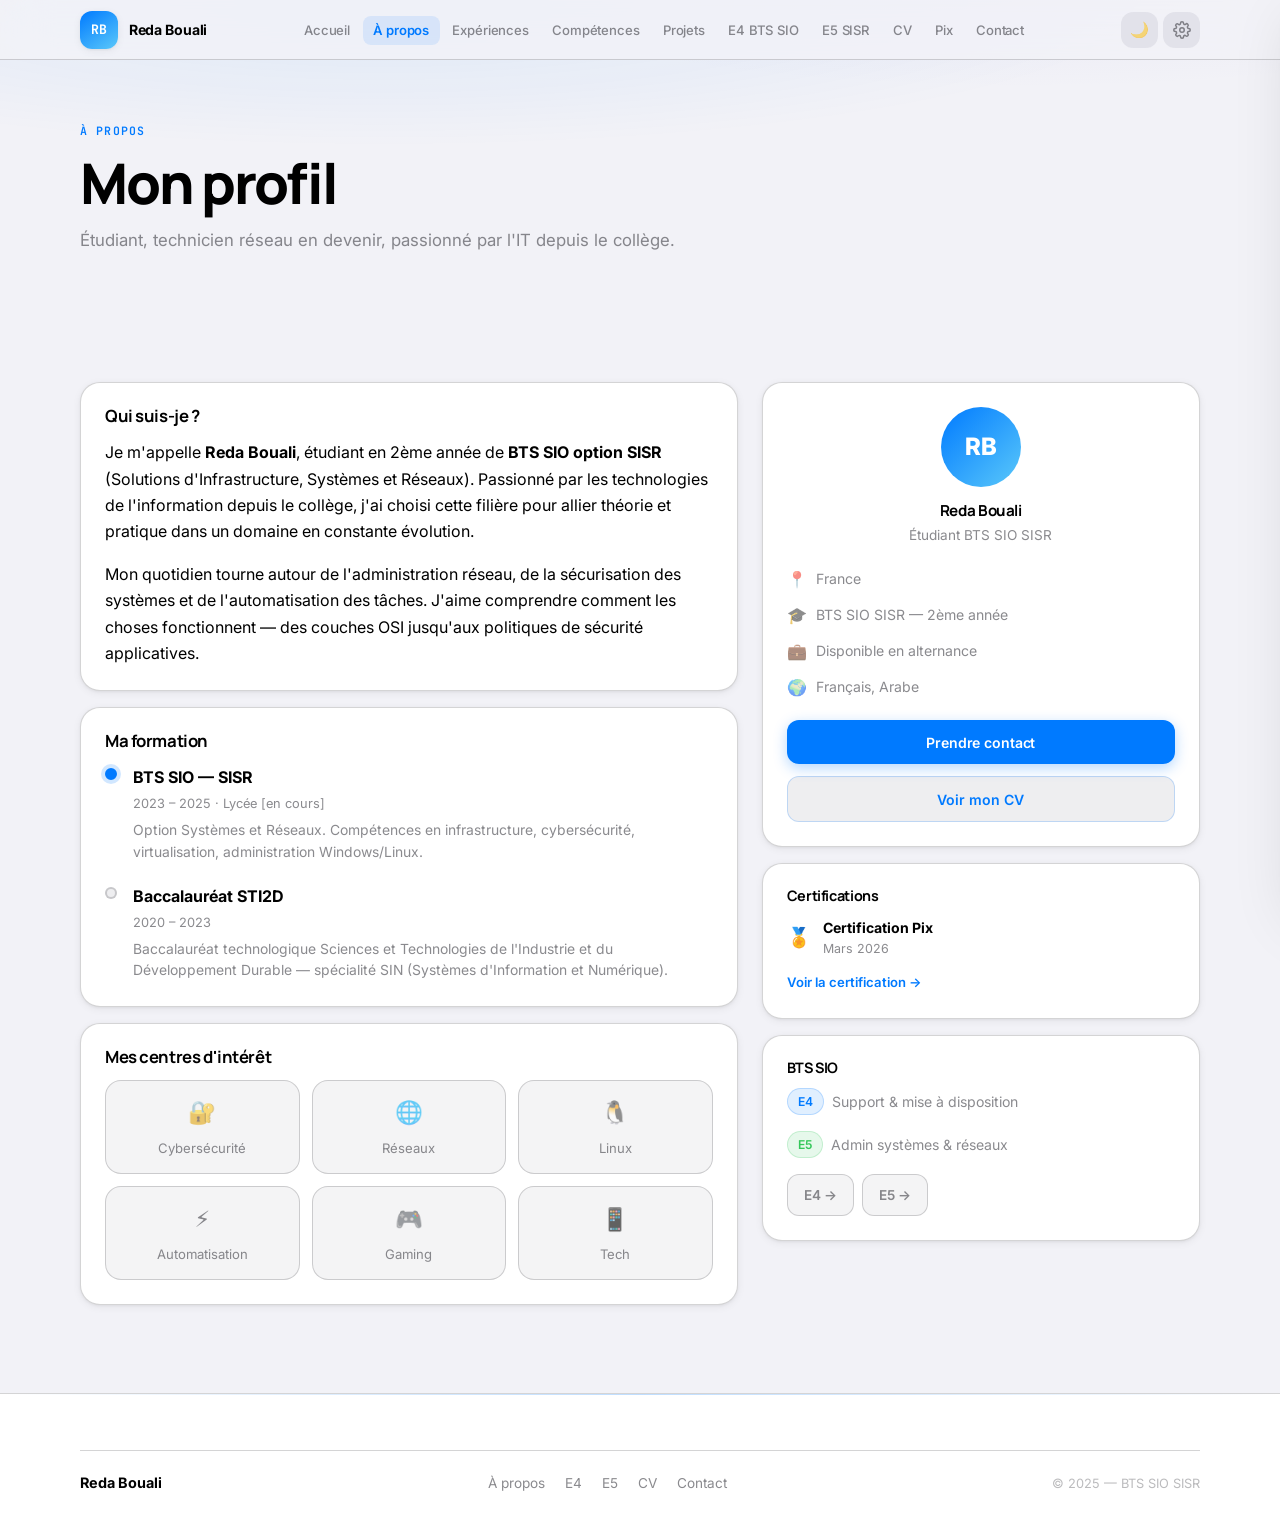
==== commit af127896: "Add files via upload" ====
--- a/about.html
+++ b/about.html
@@ -1,173 +1,239 @@
 <!DOCTYPE html>
-<html lang="fr">
+<html lang="fr" data-theme="light" data-accent="indigo" data-size="md" data-font="sf">
 <head>
   <meta charset="UTF-8">
   <meta name="viewport" content="width=device-width, initial-scale=1.0">
-  <meta name="description" content="A propos de Reda Bouali : parcours, formation BTS SIO SISR, centres d'interet et projet professionnel.">
-  <title>A propos | Reda Bouali</title>
+  <meta name="description" content="À propos de Reda Bouali — étudiant BTS SIO SISR, formation, parcours et motivations.">
+  <title>À propos | Reda Bouali — BTS SIO SISR</title>
   <script>
-    (function () {
-      var r = document.documentElement;
-      r.setAttribute("data-theme", localStorage.getItem("rb-theme") || "dark");
-      r.setAttribute("data-accent", localStorage.getItem("rb-accent") || "indigo");
-      r.setAttribute("data-font", localStorage.getItem("rb-font") || "inter");
-      r.setAttribute("data-size", localStorage.getItem("rb-size") || "medium");
-      r.classList.add("preload");
-    })();
+    (function(){var t=localStorage.getItem('theme')||'light',a=localStorage.getItem('accent')||'indigo',s=localStorage.getItem('size')||'md',f=localStorage.getItem('font')||'sf',r=document.documentElement;r.setAttribute('data-theme',t);r.setAttribute('data-accent',a);r.setAttribute('data-size',s);r.setAttribute('data-font',f);})();
   </script>
   <link rel="preconnect" href="https://fonts.googleapis.com">
   <link rel="preconnect" href="https://fonts.gstatic.com" crossorigin>
-  <link href="https://fonts.googleapis.com/css2?family=Inter:wght@400;500;600;700;800&family=Manrope:wght@500;600;700;800&family=IBM+Plex+Sans:wght@400;500;600;700&family=JetBrains+Mono:wght@500;700&display=swap" rel="stylesheet">
+  <link href="https://fonts.googleapis.com/css2?family=Inter:wght@300;400;500;600;700&family=Manrope:wght@400;500;600;700;800&family=JetBrains+Mono:wght@400;500&display=swap" rel="stylesheet">
   <link rel="stylesheet" href="style.css">
 </head>
 <body>
-  <a href="#main-content" class="skip-link">Aller au contenu</a>
-
-  <header class="site-header">
-    <nav class="navbar" id="navbar" aria-label="Navigation principale">
-      <div class="nav-shell">
-        <a href="index.html" class="brand"><span class="brand-mark">RB</span><span class="brand-text"><strong>Reda Bouali</strong><span>BTS SIO SISR</span></span></a>
-        <button class="nav-toggle" id="navToggle" type="button" aria-expanded="false" aria-controls="navMenu" aria-label="Ouvrir le menu"><span></span><span></span><span></span></button>
-        <div class="nav-panel" id="navPanel">
-          <ul class="nav-menu" id="navMenu">
-            <li><a href="index.html" class="nav-link" data-page="index">Accueil</a></li>
-            <li><a href="about.html" class="nav-link" data-page="about">A propos</a></li>
-            <li><a href="experiences.html" class="nav-link" data-page="experiences">Experiences</a></li>
-            <li><a href="skills.html" class="nav-link" data-page="skills">Competences</a></li>
-            <li><a href="projects.html" class="nav-link" data-page="projects">Projets</a></li>
-            <li><a href="bts-competences.html" class="nav-link" data-page="bts-competences">BTS SIO</a></li>
-            <li><a href="cv.html" class="nav-link" data-page="cv">CV</a></li>
-            <li><a href="pix.html" class="nav-link" data-page="pix">Pix</a></li>
-            <li><a href="contact.html" class="nav-link" data-page="contact">Contact</a></li>
-          </ul>
-          <div class="nav-actions">
-            <button class="icon-button quick-theme-toggle" id="quickThemeToggle" type="button" aria-label="Basculer le theme"><span aria-hidden="true">&#9684;</span></button>
-            <button class="icon-button" id="settingsTrigger" type="button" aria-label="Personnalisation" aria-expanded="false"><span aria-hidden="true">&#9881;</span></button>
+
+<nav class="navbar" role="navigation" aria-label="Navigation principale">
+  <div class="nav-inner">
+    <a href="index.html" class="nav-brand">
+      <span class="brand-mark">RB</span>
+      <span class="brand-name">Reda Bouali</span>
+    </a>
+    <ul class="nav-menu" id="nav-menu" role="list">
+      <li><a href="index.html"           class="nav-link">Accueil</a></li>
+      <li><a href="about.html"           class="nav-link">À propos</a></li>
+      <li><a href="experiences.html"     class="nav-link">Expériences</a></li>
+      <li><a href="skills.html"          class="nav-link">Compétences</a></li>
+      <li><a href="projects.html"        class="nav-link">Projets</a></li>
+      <li><a href="bts-competences.html" class="nav-link">E4 BTS SIO</a></li>
+      <li><a href="e5.html"              class="nav-link">E5 SISR</a></li>
+      <li><a href="cv.html"              class="nav-link">CV</a></li>
+      <li><a href="pix.html"             class="nav-link">Pix</a></li>
+      <li><a href="contact.html"         class="nav-link">Contact</a></li>
+    </ul>
+    <div class="nav-actions">
+      <button id="theme-toggle" class="nav-icon-btn" aria-label="Basculer le thème"><span id="theme-icon">🌙</span></button>
+      <button id="settings-btn" class="nav-icon-btn" aria-label="Paramètres">
+        <svg width="18" height="18" viewBox="0 0 24 24" fill="none" stroke="currentColor" stroke-width="2" stroke-linecap="round" stroke-linejoin="round"><circle cx="12" cy="12" r="3"/><path d="M19.4 15a1.65 1.65 0 0 0 .33 1.82l.06.06a2 2 0 0 1-2.83 2.83l-.06-.06a1.65 1.65 0 0 0-1.82-.33 1.65 1.65 0 0 0-1 1.51V21a2 2 0 0 1-4 0v-.09A1.65 1.65 0 0 0 9 19.4a1.65 1.65 0 0 0-1.82.33l-.06.06a2 2 0 0 1-2.83-2.83l.06-.06A1.65 1.65 0 0 0 4.68 15a1.65 1.65 0 0 0-1.51-1H3a2 2 0 0 1 0-4h.09A1.65 1.65 0 0 0 4.6 9a1.65 1.65 0 0 0-.33-1.82l-.06-.06a2 2 0 0 1 2.83-2.83l.06.06A1.65 1.65 0 0 0 9 4.68a1.65 1.65 0 0 0 1-1.51V3a2 2 0 0 1 4 0v.09a1.65 1.65 0 0 0 1 1.51 1.65 1.65 0 0 0 1.82-.33l.06-.06a2 2 0 0 1 2.83 2.83l-.06.06A1.65 1.65 0 0 0 19.4 9a1.65 1.65 0 0 0 1.51 1H21a2 2 0 0 1 0 4h-.09a1.65 1.65 0 0 0-1.51 1z"/></svg>
+      </button>
+      <button id="nav-burger" class="burger" aria-label="Menu" aria-expanded="false"><span></span><span></span><span></span></button>
+    </div>
+  </div>
+</nav>
+
+<aside id="settings-panel" class="settings-panel" aria-hidden="true">
+  <div class="settings-header">
+    <span class="settings-title">Apparence</span>
+    <button id="settings-close" class="settings-close">✕</button>
+  </div>
+  <div class="settings-section">
+    <p class="settings-label">Couleur d'accent</p>
+    <div class="settings-row">
+      <button class="accent-dot indigo" data-set-accent="indigo" aria-label="Indigo"></button>
+      <button class="accent-dot cyan"   data-set-accent="cyan"   aria-label="Cyan"></button>
+      <button class="accent-dot amber"  data-set-accent="amber"  aria-label="Ambre"></button>
+    </div>
+  </div>
+  <div class="settings-section">
+    <p class="settings-label">Taille du texte</p>
+    <div class="settings-row">
+      <button class="size-btn" data-set-size="sm">A<small>A</small></button>
+      <button class="size-btn active" data-set-size="md">A</button>
+      <button class="size-btn" data-set-size="lg"><big>A</big></button>
+    </div>
+  </div>
+  <div class="settings-section">
+    <p class="settings-label">Police</p>
+    <div class="settings-row">
+      <button class="font-btn active" data-set-font="sf">SF / Inter</button>
+      <button class="font-btn" data-set-font="manrope">Manrope</button>
+      <button class="font-btn" data-set-font="mono">Mono</button>
+    </div>
+  </div>
+</aside>
+
+<!-- ═══ PAGE HERO ════════════════════════════════════════════ -->
+<section class="page-hero">
+  <div class="container">
+    <div class="page-hero-inner reveal">
+      <p class="section-eyebrow">À propos</p>
+      <h1 class="page-title">Mon profil</h1>
+      <p class="page-subtitle">Étudiant, technicien réseau en devenir, passionné par l'IT depuis le collège.</p>
+    </div>
+  </div>
+</section>
+
+<!-- ═══ ABOUT LAYOUT ═════════════════════════════════════════ -->
+<section class="section">
+  <div class="container">
+    <div class="about-layout">
+
+      <!-- Main column -->
+      <div class="about-main">
+        <div class="ios-card reveal">
+          <h2 class="card-title">Qui suis-je ?</h2>
+          <p>Je m'appelle <strong>Reda Bouali</strong>, étudiant en 2ème année de <strong>BTS SIO option SISR</strong> (Solutions d'Infrastructure, Systèmes et Réseaux). Passionné par les technologies de l'information depuis le collège, j'ai choisi cette filière pour allier théorie et pratique dans un domaine en constante évolution.</p>
+          <p style="margin-top:1rem">Mon quotidien tourne autour de l'administration réseau, de la sécurisation des systèmes et de l'automatisation des tâches. J'aime comprendre comment les choses fonctionnent — des couches OSI jusqu'aux politiques de sécurité applicatives.</p>
+        </div>
+
+        <div class="ios-card reveal">
+          <h2 class="card-title">Ma formation</h2>
+          <div class="timeline-mini">
+            <div class="timeline-mini-item">
+              <div class="timeline-mini-dot accent"></div>
+              <div>
+                <strong>BTS SIO — SISR</strong>
+                <span class="timeline-mini-meta">2023 – 2025 · Lycée [en cours]</span>
+                <p class="timeline-mini-desc">Option Systèmes et Réseaux. Compétences en infrastructure, cybersécurité, virtualisation, administration Windows/Linux.</p>
+              </div>
+            </div>
+            <div class="timeline-mini-item">
+              <div class="timeline-mini-dot"></div>
+              <div>
+                <strong>Baccalauréat STI2D</strong>
+                <span class="timeline-mini-meta">2020 – 2023</span>
+                <p class="timeline-mini-desc">Baccalauréat technologique Sciences et Technologies de l'Industrie et du Développement Durable — spécialité SIN (Systèmes d'Information et Numérique).</p>
+              </div>
+            </div>
+          </div>
+        </div>
+
+        <div class="ios-card reveal">
+          <h2 class="card-title">Mes centres d'intérêt</h2>
+          <div class="interest-grid">
+            <div class="interest-item">
+              <span class="interest-icon">🔐</span>
+              <span>Cybersécurité</span>
+            </div>
+            <div class="interest-item">
+              <span class="interest-icon">🌐</span>
+              <span>Réseaux</span>
+            </div>
+            <div class="interest-item">
+              <span class="interest-icon">🐧</span>
+              <span>Linux</span>
+            </div>
+            <div class="interest-item">
+              <span class="interest-icon">⚡</span>
+              <span>Automatisation</span>
+            </div>
+            <div class="interest-item">
+              <span class="interest-icon">🎮</span>
+              <span>Gaming</span>
+            </div>
+            <div class="interest-item">
+              <span class="interest-icon">📱</span>
+              <span>Tech</span>
+            </div>
           </div>
         </div>
       </div>
-    </nav>
-  </header>
-
-  <main id="main-content" class="page-main">
-    <section class="section page-section page-hero-section">
-      <div class="container">
-        <div class="section-heading reveal">
-          <p class="section-kicker">A propos</p>
-          <h1 class="section-title">Mon parcours et mon projet professionnel</h1>
-          <p class="section-subtitle">
-            BTS SIO SISR, stages concrets en entreprise et orientation claire vers l'administration systemes et reseaux.
-          </p>
-        </div>
-
-        <div class="about-layout">
-          <div class="about-story">
-            <article class="content-card reveal">
-              <h3>Mon parcours</h3>
-              <p>
-                Je suis actuellement etudiant en <strong>BTS SIO</strong>, option <strong>SISR</strong> (Solutions d'Infrastructure, Systemes et Reseaux). Cette formation me prepare a administrer des systemes, exploiter des reseaux, superviser une infrastructure et accompagner les utilisateurs dans un contexte professionnel.
-              </p>
-              <p>
-                Mes periodes de stage au <strong>Cinema Imagix</strong> en Belgique m'ont permis de mettre en pratique ces competences sur des outils professionnels reels : <strong>Zabbix</strong> pour la supervision, <strong>n8n</strong> pour l'automatisation, <strong>Power BI</strong> pour le reporting, <strong>GLPI</strong> pour le support et <strong>ClickUp</strong> pour la gestion de projet.
-              </p>
-            </article>
-
-            <article class="content-card reveal reveal-delay-1">
-              <h3>Centres d'interet en informatique</h3>
-              <p>
-                Je m'interesse particulierement a l'administration systemes et reseaux, a la supervision d'infrastructure, a l'automatisation des taches et a la cybersecurite. Ces domaines representent le coeur de mon orientation professionnelle.
-              </p>
-              <p>
-                Je m'appuie sur une bonne autonomie, de la rigueur et une appetence marquee pour les environnements techniques d'infrastructure.
-              </p>
-            </article>
-
-            <article class="content-card reveal reveal-delay-2">
-              <h3>Projet professionnel</h3>
-              <p>
-                Je souhaite evoluer vers des fonctions liees a l'infrastructure, a la supervision et a la cybersecurite. Mon objectif apres le BTS est de poursuivre mes etudes en licence professionnelle ou en bachelor specialise pour renforcer mes competences techniques et acceder a des postes d'administrateur systemes et reseaux ou de technicien infrastructure.
-              </p>
-            </article>
-          </div>
-
-          <div class="about-aside">
-            <article class="info-card reveal">
-              <p class="panel-label">Formation</p>
-              <h3>BTS SIO - Option SISR</h3>
-              <p>Solutions d'Infrastructure, Systemes et Reseaux. Specialisation en administration et exploitation d'infrastructures informatiques.</p>
-              <span class="chip chip-success">En cours</span>
-            </article>
-
-            <article class="info-card reveal reveal-delay-1">
-              <p class="panel-label">Langues</p>
-              <h3>Francais, anglais, arabe dialectal</h3>
-              <p>Francais natif, anglais niveau C1+, arabe dialectal niveau C2.</p>
-            </article>
-
-            <article class="info-card reveal reveal-delay-2">
-              <p class="panel-label">Localisation</p>
-              <h3>Saint Amand Les Eaux</h3>
-              <p>France - Disponible pour des opportunites dans la region ou a distance.</p>
-            </article>
-
-            <article class="info-card reveal reveal-delay-3">
-              <p class="panel-label">Objectif</p>
-              <h3>Poursuite d'etudes</h3>
-              <p>Licence professionnelle ou bachelor specialise en administration systemes et reseaux, cybersecurite ou infrastructure.</p>
-            </article>
-          </div>
-        </div>
-      </div>
-    </section>
-  </main>
-
-  <footer class="footer">
-    <div class="container footer-layout">
-      <div>
-        <p class="panel-label">Portfolio</p>
-        <h3>Reda Bouali</h3>
-        <p>BTS SIO - Option SISR</p>
-        <p>Technicien systemes et reseaux en formation</p>
-      </div>
-      <div>
-        <p class="panel-label">Navigation</p>
-        <ul class="footer-links-list">
-          <li><a href="experiences.html">Experiences</a></li>
-          <li><a href="skills.html">Competences</a></li>
-          <li><a href="projects.html">Projets</a></li>
-          <li><a href="bts-competences.html">Competences BTS</a></li>
-        </ul>
-      </div>
-      <div>
-        <p class="panel-label">Liens</p>
-        <ul class="footer-links-list">
-          <li><a href="cv.html">CV</a></li>
-          <li><a href="pix.html">Certification Pix</a></li>
-          <li><a href="https://github.com/redahfir" target="_blank" rel="noopener noreferrer">GitHub</a></li>
-          <li><a href="mailto:reda.bouali59@gmail.com">reda.bouali59@gmail.com</a></li>
-        </ul>
-      </div>
-    </div>
-    <div class="footer-bottom">
-      <p>&copy; 2026 Reda Bouali - Portfolio BTS SIO SISR. Heberge sur GitHub Pages.</p>
-    </div>
-  </footer>
-
-  <div class="settings-overlay" id="settingsOverlay" hidden></div>
-  <aside class="settings-panel" id="settingsPanel" aria-hidden="true" aria-labelledby="settingsTitle">
-    <div class="settings-header">
-      <div><p class="panel-label">Personnalisation</p><h2 id="settingsTitle">Preferences d'affichage</h2></div>
-      <button class="icon-button" id="settingsClose" type="button" aria-label="Fermer"><span aria-hidden="true">&#10005;</span></button>
-    </div>
-    <div class="settings-body">
-      <section class="settings-group"><h3>Mode</h3><div class="control-row"><button class="choice-button" data-theme="dark" type="button">Sombre</button><button class="choice-button" data-theme="light" type="button">Clair</button></div></section>
-      <section class="settings-group"><h3>Accent</h3><div class="accent-grid"><button class="accent-button" data-accent="indigo" type="button"><span class="accent-dot accent-indigo"></span>Indigo</button><button class="accent-button" data-accent="cyan" type="button"><span class="accent-dot accent-cyan"></span>Cyan</button><button class="accent-button" data-accent="amber" type="button"><span class="accent-dot accent-amber"></span>Ambre</button></div></section>
-      <section class="settings-group"><h3>Police</h3><div class="font-grid"><button class="font-button" data-font="inter" type="button"><strong>Inter</strong><span>Moderne</span></button><button class="font-button" data-font="manrope" type="button"><strong>Manrope</strong><span>Editoriale</span></button><button class="font-button" data-font="plex" type="button"><strong>IBM Plex</strong><span>Technique</span></button></div></section>
-      <section class="settings-group"><h3>Taille</h3><div class="control-row"><button class="choice-button" data-size="small" type="button">A-</button><button class="choice-button" data-size="medium" type="button">A</button><button class="choice-button" data-size="large" type="button">A+</button></div></section>
-      <button class="btn btn-ghost settings-reset" id="settingsReset" type="button">Reinitialiser</button>
-    </div>
-  </aside>
-  <button class="back-to-top" id="backToTop" type="button" aria-label="Retour en haut">&uarr;</button>
-  <script src="script.js"></script>
+
+      <!-- Aside column -->
+      <aside class="about-aside">
+        <div class="ios-card info-card reveal">
+          <div class="info-avatar">
+            <span class="info-initials">RB</span>
+          </div>
+          <h3 class="info-name">Reda Bouali</h3>
+          <p class="info-title">Étudiant BTS SIO SISR</p>
+          <div class="info-list">
+            <div class="info-row">
+              <span class="info-icon">📍</span>
+              <span>France</span>
+            </div>
+            <div class="info-row">
+              <span class="info-icon">🎓</span>
+              <span>BTS SIO SISR — 2ème année</span>
+            </div>
+            <div class="info-row">
+              <span class="info-icon">💼</span>
+              <span>Disponible en alternance</span>
+            </div>
+            <div class="info-row">
+              <span class="info-icon">🌍</span>
+              <span>Français, Arabe</span>
+            </div>
+          </div>
+          <a href="contact.html" class="btn-primary" style="width:100%;justify-content:center;margin-top:1.25rem">Prendre contact</a>
+          <a href="cv.html" class="btn-secondary" style="width:100%;justify-content:center;margin-top:0.75rem">Voir mon CV</a>
+        </div>
+
+        <div class="ios-card reveal">
+          <h3 class="card-title-sm">Certifications</h3>
+          <div class="cert-list">
+            <div class="cert-item">
+              <span class="cert-icon">🏅</span>
+              <div>
+                <strong>Certification Pix</strong>
+                <span class="cert-date">Mars 2026</span>
+              </div>
+            </div>
+          </div>
+          <a href="pix.html" class="eco-link" style="margin-top:0.75rem;display:inline-block">Voir la certification →</a>
+        </div>
+
+        <div class="ios-card reveal">
+          <h3 class="card-title-sm">BTS SIO</h3>
+          <div class="bts-info-list">
+            <div class="bts-info-row">
+              <span class="chip chip-accent">E4</span>
+              <span>Support &amp; mise à disposition</span>
+            </div>
+            <div class="bts-info-row" style="margin-top:0.5rem">
+              <span class="chip chip-green">E5</span>
+              <span>Admin systèmes &amp; réseaux</span>
+            </div>
+          </div>
+          <div style="margin-top:1rem;display:flex;gap:0.5rem;flex-wrap:wrap">
+            <a href="bts-competences.html" class="btn-ghost">E4 →</a>
+            <a href="e5.html" class="btn-ghost">E5 →</a>
+          </div>
+        </div>
+      </aside>
+    </div>
+  </div>
+</section>
+
+<footer class="footer">
+  <div class="container">
+    <div class="footer-inner">
+      <span class="footer-brand">Reda Bouali</span>
+      <nav class="footer-nav">
+        <a href="about.html">À propos</a>
+        <a href="bts-competences.html">E4</a>
+        <a href="e5.html">E5</a>
+        <a href="cv.html">CV</a>
+        <a href="contact.html">Contact</a>
+      </nav>
+      <span class="footer-copy">© 2025 — BTS SIO SISR</span>
+    </div>
+  </div>
+</footer>
+
+<button id="back-to-top" aria-label="Retour en haut">↑</button>
+<script src="script.js"></script>
 </body>
 </html>
--- a/style.css
+++ b/style.css
@@ -1,1024 +1,1132 @@
 /* ============================================================
-   DESIGN SYSTEM - Portfolio Reda Bouali
-   Premium dark-first design with light mode support
+   iOS Ecosystem Design System — Portfolio Reda Bouali
+   Inspiré du Human Interface Guidelines d'Apple
    ============================================================ */
 
-/* --- Theme Variables --- */
+/* --- Google Fonts (SF Pro substitutes) --- */
+@import url('https://fonts.googleapis.com/css2?family=Inter:ital,opsz,wght@0,14..32,300;0,14..32,400;0,14..32,500;0,14..32,600;0,14..32,700;0,14..32,800;0,14..32,900&family=Manrope:wght@400;500;600;700;800;900&family=JetBrains+Mono:wght@400;500;600&display=swap');
+
+/* ============================================================
+   DESIGN TOKENS
+   ============================================================ */
+:root {
+  /* iOS Accent — remappé selon data-accent */
+  --accent:       #007AFF;
+  --accent-rgb:   0, 122, 255;
+  --accent-dark:  #0A84FF;
+  --accent-alt:   #5AC8FA;
+
+  /* iOS System Colors */
+  --ios-green:    #34C759;
+  --ios-green-rgb: 52, 199, 89;
+  --ios-orange:   #FF9500;
+  --ios-red:      #FF3B30;
+  --ios-purple:   #AF52DE;
+  --ios-indigo:   #5856D6;
+  --ios-teal:     #5AC8FA;
+  --ios-pink:     #FF2D55;
+
+  /* Typography */
+  --font-display: -apple-system, 'SF Pro Display', BlinkMacSystemFont, 'Manrope', 'Inter', system-ui, sans-serif;
+  --font-body:    -apple-system, 'SF Pro Text', BlinkMacSystemFont, 'Inter', system-ui, sans-serif;
+  --font-mono:    'SF Mono', 'JetBrains Mono', Menlo, Consolas, monospace;
+
+  /* Layout */
+  --nav-height:   60px;
+  --container:    1120px;
+  --section-space: 88px;
+
+  /* Radius — iOS HIG */
+  --r-xs: 8px;
+  --r-s:  12px;
+  --r-m:  16px;
+  --r-l:  20px;
+  --r-xl: 26px;
+  --r-2xl: 36px;
+
+  /* Animations — iOS spring */
+  --spring:     cubic-bezier(0.34, 1.56, 0.64, 1);
+  --ease-out:   cubic-bezier(0.25, 0, 0, 1);
+  --ease-in:    cubic-bezier(0.42, 0, 1, 1);
+  --t-fast:     160ms;
+  --t-base:     240ms;
+  --t-slow:     400ms;
+}
+
+/* --- Accent colour variants --- */
+[data-accent="cyan"] {
+  --accent:     #06B6D4;
+  --accent-rgb: 6, 182, 212;
+  --accent-dark: #22D3EE;
+  --accent-alt: #34D399;
+}
+[data-accent="amber"] {
+  --accent:     #F59E0B;
+  --accent-rgb: 245, 158, 11;
+  --accent-dark: #FBBF24;
+  --accent-alt: #FDE68A;
+}
+
+/* ============================================================
+   THEMES — Light (iOS par défaut) & Dark
+   ============================================================ */
+
+/* --- Light Mode (iOS 17 colors) --- */
 :root,
+[data-theme="light"] {
+  --bg:             #F2F2F7;
+  --bg-grouped:     #F2F2F7;
+  --bg-card:        #FFFFFF;
+  --bg-inset:       #EFEFF4;
+  --bg-elevated:    #FFFFFF;
+
+  --surface:        rgba(255, 255, 255, 0.75);
+  --surface-strong: rgba(255, 255, 255, 0.95);
+  --surface-bar:    rgba(242, 242, 247, 0.85);
+
+  --separator:      rgba(60, 60, 67, 0.22);
+  --sep-opaque:     #C6C6C8;
+
+  --text-1: #000000;
+  --text-2: rgba(60, 60, 67, 0.60);
+  --text-3: rgba(60, 60, 67, 0.35);
+  --text-4: rgba(60, 60, 67, 0.18);
+
+  --overlay: rgba(0, 0, 0, 0.18);
+
+  --shadow-xs:   0 1px 2px rgba(0,0,0,0.06);
+  --shadow-s:    0 2px 8px rgba(0,0,0,0.06), 0 1px 3px rgba(0,0,0,0.05);
+  --shadow-m:    0 4px 16px rgba(0,0,0,0.08), 0 2px 6px rgba(0,0,0,0.05);
+  --shadow-l:    0 8px 32px rgba(0,0,0,0.10), 0 4px 12px rgba(0,0,0,0.06);
+  --shadow-xl:   0 20px 60px rgba(0,0,0,0.12), 0 8px 24px rgba(0,0,0,0.08);
+
+  --fill-1: rgba(120,120,128,0.20);
+  --fill-2: rgba(120,120,128,0.14);
+  --fill-3: rgba(118,118,128,0.12);
+  --fill-4: rgba(116,116,128,0.08);
+}
+
+/* --- Dark Mode (iOS 17 dark colors) --- */
 [data-theme="dark"] {
-  --bg: #06101e;
-  --bg-alt: #0a1628;
-  --bg-elevated: #0e1b30;
-  --surface: rgba(12, 22, 42, 0.72);
-  --surface-strong: rgba(16, 28, 50, 0.92);
-  --surface-soft: rgba(255, 255, 255, 0.04);
-  --surface-hover: rgba(255, 255, 255, 0.07);
-  --border: rgba(255, 255, 255, 0.08);
-  --border-strong: rgba(255, 255, 255, 0.14);
-  --border-glow: rgba(var(--accent-rgb), 0.25);
-  --text: #edf4ff;
-  --text-soft: #a4b8d2;
-  --text-muted: #647b96;
-  --shadow: 0 20px 60px rgba(0, 0, 0, 0.4);
-  --shadow-soft: 0 8px 32px rgba(0, 0, 0, 0.2);
-  --shadow-card: 0 4px 24px rgba(0, 0, 0, 0.15);
-  --overlay: rgba(2, 6, 14, 0.7);
-  --hero-grid: rgba(var(--accent-rgb), 0.06);
-  --panel: #0c1a2e;
-  --glow-soft: 0 0 60px rgba(var(--accent-rgb), 0.08);
-}
-
-[data-theme="light"] {
-  --bg: #f5f7fb;
-  --bg-alt: #edf1f8;
-  --bg-elevated: #ffffff;
-  --surface: rgba(255, 255, 255, 0.82);
-  --surface-strong: rgba(255, 255, 255, 0.96);
-  --surface-soft: rgba(20, 40, 72, 0.035);
-  --surface-hover: rgba(20, 40, 72, 0.06);
-  --border: rgba(16, 32, 56, 0.09);
-  --border-strong: rgba(16, 32, 56, 0.16);
-  --border-glow: rgba(var(--accent-rgb), 0.2);
-  --text: #0c1524;
-  --text-soft: #3d5068;
-  --text-muted: #6b8097;
-  --shadow: 0 20px 60px rgba(16, 32, 56, 0.1);
-  --shadow-soft: 0 8px 32px rgba(16, 32, 56, 0.07);
-  --shadow-card: 0 4px 24px rgba(16, 32, 56, 0.06);
-  --overlay: rgba(16, 24, 38, 0.2);
-  --hero-grid: rgba(var(--accent-rgb), 0.07);
-  --panel: #ffffff;
-  --glow-soft: 0 0 60px rgba(var(--accent-rgb), 0.06);
-}
-
-/* --- Accent Colors --- */
-:root {
-  --accent: #6366f1;
-  --accent-rgb: 99, 102, 241;
-  --accent-strong: #818cf8;
-  --accent-alt: #38bdf8;
-  --success: #34d399;
-  --success-rgb: 52, 211, 153;
-  --warning: #fbbf24;
-  --danger: #f87171;
-  --radius-s: 12px;
-  --radius-m: 18px;
-  --radius-l: 28px;
-  --radius-xl: 36px;
-  --nav-height: 72px;
-  --container: 1200px;
-  --font-body: "Inter", system-ui, sans-serif;
-  --font-title: "Manrope", system-ui, sans-serif;
-  --font-mono: "JetBrains Mono", monospace;
-  --size-base: 16px;
-  --section-space: 6rem;
-  --transition: 200ms ease;
-  --transition-slow: 380ms ease;
-  --ease-out: cubic-bezier(0.16, 1, 0.3, 1);
-}
-
-[data-accent="cyan"] {
-  --accent: #06b6d4;
-  --accent-rgb: 6, 182, 212;
-  --accent-strong: #22d3ee;
-  --accent-alt: #34d399;
-}
-[data-accent="amber"] {
-  --accent: #d97706;
-  --accent-rgb: 217, 119, 6;
-  --accent-strong: #f59e0b;
-  --accent-alt: #fbbf24;
-}
-
-/* --- Font Size Variants --- */
-html[data-size="small"] { font-size: 14px; }
+  --bg:             #000000;
+  --bg-grouped:     #000000;
+  --bg-card:        #1C1C1E;
+  --bg-inset:       #2C2C2E;
+  --bg-elevated:    #1C1C1E;
+
+  --surface:        rgba(28, 28, 30, 0.80);
+  --surface-strong: rgba(28, 28, 30, 0.98);
+  --surface-bar:    rgba(0, 0, 0, 0.85);
+
+  --separator:      rgba(84, 84, 88, 0.60);
+  --sep-opaque:     #3A3A3C;
+
+  --text-1: #FFFFFF;
+  --text-2: rgba(235, 235, 245, 0.60);
+  --text-3: rgba(235, 235, 245, 0.30);
+  --text-4: rgba(235, 235, 245, 0.12);
+
+  --overlay: rgba(0, 0, 0, 0.55);
+
+  --shadow-xs:   0 1px 2px rgba(0,0,0,0.30);
+  --shadow-s:    0 2px 8px rgba(0,0,0,0.40);
+  --shadow-m:    0 4px 16px rgba(0,0,0,0.50);
+  --shadow-l:    0 8px 32px rgba(0,0,0,0.55);
+  --shadow-xl:   0 20px 60px rgba(0,0,0,0.70);
+
+  --fill-1: rgba(118,118,128,0.36);
+  --fill-2: rgba(118,118,128,0.28);
+  --fill-3: rgba(118,118,128,0.22);
+  --fill-4: rgba(118,118,128,0.16);
+
+  --accent:     #0A84FF;
+  --accent-rgb: 10, 132, 255;
+}
+
+/* --- Font size scale --- */
+html[data-size="small"]  { font-size: 14px; }
 html[data-size="medium"] { font-size: 16px; }
-html[data-size="large"] { font-size: 18px; }
-
-/* --- Preload (prevent flash of transitions) --- */
-html.preload * { transition: none !important; }
+html[data-size="large"]  { font-size: 18px; }
+
+/* --- Font stack overrides --- */
+html[data-font="inter"]   body { --font-body: 'Inter', system-ui, sans-serif;
+                                  --font-display: 'Manrope', system-ui, sans-serif; }
+html[data-font="manrope"] body { --font-body: 'Manrope', system-ui, sans-serif;
+                                  --font-display: 'Manrope', system-ui, sans-serif; }
+html[data-font="plex"]    body { --font-body: 'IBM Plex Sans', system-ui, sans-serif;
+                                  --font-display: 'IBM Plex Sans', system-ui, sans-serif; }
+
+/* --- Preload (kill transitions on mount) --- */
+html.preload * { transition: none !important; animation: none !important; }
 html { scroll-behavior: smooth; }
-
-/* --- Font Overrides --- */
-html[data-font="inter"] body { --font-body: "Inter", system-ui, sans-serif; --font-title: "Manrope", system-ui, sans-serif; }
-html[data-font="manrope"] body { --font-body: "Manrope", system-ui, sans-serif; --font-title: "Manrope", system-ui, sans-serif; }
-html[data-font="plex"] body { --font-body: "IBM Plex Sans", system-ui, sans-serif; --font-title: "IBM Plex Sans", system-ui, sans-serif; }
 
 /* ============================================================
    RESET & BASE
    ============================================================ */
-*, *::before, *::after { box-sizing: border-box; }
+*, *::before, *::after { box-sizing: border-box; margin: 0; padding: 0; }
+
 body {
-  margin: 0;
   background: var(--bg);
-  color: var(--text);
-  font: 400 1rem/1.7 var(--font-body);
+  color: var(--text-1);
+  font: 400 1rem/1.65 var(--font-body);
   overflow-x: hidden;
   -webkit-font-smoothing: antialiased;
-}
-a { color: inherit; text-decoration: none; }
+  -moz-osx-font-smoothing: grayscale;
+  transition: background var(--t-slow) var(--ease-out),
+              color var(--t-slow) var(--ease-out);
+}
+
+a   { color: inherit; text-decoration: none; }
 img { max-width: 100%; display: block; }
-button, input, select { font: inherit; }
-button { cursor: pointer; border: none; background: none; }
-ul { margin: 0; padding: 0; }
-h1, h2, h3, h4, h5, h6, p { margin: 0; }
-
-/* --- Focus & Accessibility --- */
+button, input, select { font: inherit; border: none; background: none; cursor: pointer; }
+ul  { list-style: none; }
+h1, h2, h3, h4, h5, h6 { font-family: var(--font-display); font-weight: 700; line-height: 1.1; letter-spacing: -0.025em; }
+
+/* Focus */
 .skip-link {
-  position: fixed;
-  top: -100px;
-  left: 1rem;
-  background: var(--accent);
-  color: #fff;
-  padding: 0.8rem 1.2rem;
-  border-radius: 999px;
-  z-index: 1200;
-  font-weight: 600;
-  font-size: 0.9rem;
+  position: fixed; top: -120px; left: 1rem;
+  background: var(--accent); color: #fff;
+  padding: 0.8rem 1.2rem; border-radius: 999px;
+  z-index: 2000; font-weight: 600;
+  transition: top var(--t-fast);
 }
 .skip-link:focus { top: 1rem; }
-:focus-visible {
-  outline: 2px solid rgba(var(--accent-rgb), 0.8);
-  outline-offset: 3px;
-}
+:focus-visible { outline: 2px solid rgba(var(--accent-rgb), 0.75); outline-offset: 3px; border-radius: 4px; }
 
 /* ============================================================
    LAYOUT
    ============================================================ */
-.container,
-.nav-shell {
+.container, .nav-shell {
   width: min(var(--container), calc(100% - 2.4rem));
   margin: 0 auto;
 }
 .section { padding: var(--section-space) 0; position: relative; }
 .page-main { padding-top: var(--nav-height); }
-.page-section { min-height: calc(100vh - var(--nav-height) - 200px); }
-.section-alt {
-  background: var(--bg-alt);
-}
-.section-alt::before {
-  content: "";
-  position: absolute;
-  top: 0;
-  left: 0;
-  right: 0;
-  height: 200px;
-  background: linear-gradient(180deg, rgba(var(--accent-rgb), 0.04), transparent);
-  pointer-events: none;
-}
-
-/* --- Section Headers --- */
-.section-heading {
-  max-width: 720px;
-  margin-bottom: 3.5rem;
-}
-.section-kicker,
-.panel-label,
-.eyebrow {
-  display: inline-flex;
-  align-items: center;
-  gap: 0.5rem;
-  font: 600 0.72rem/1 var(--font-mono);
-  letter-spacing: 0.12em;
-  text-transform: uppercase;
-  color: var(--accent-strong);
-  margin-bottom: 0.75rem;
-}
-.eyebrow-dot {
-  width: 6px;
-  height: 6px;
-  border-radius: 50%;
-  background: var(--accent);
-  box-shadow: 0 0 12px rgba(var(--accent-rgb), 0.8);
-  animation: pulse-dot 2.5s ease infinite;
-}
-@keyframes pulse-dot {
-  0%, 100% { box-shadow: 0 0 12px rgba(var(--accent-rgb), 0.8); }
-  50% { box-shadow: 0 0 20px rgba(var(--accent-rgb), 1), 0 0 40px rgba(var(--accent-rgb), 0.3); }
-}
-
-.section-title {
-  font-family: var(--font-title);
-  font-size: clamp(2rem, 4vw, 3rem);
-  font-weight: 800;
-  line-height: 1.1;
-  letter-spacing: -0.03em;
-  margin-bottom: 1rem;
-}
-.section-subtitle {
-  max-width: 640px;
-  color: var(--text-soft);
-  font-size: 1.05rem;
-  line-height: 1.65;
-}
-
-/* --- Title font family propagation --- */
-.section-title,
-.hero h1,
-.content-card h3,
-.document-card h3,
-.timeline-card h3,
-.skill-card h3,
-.bts-card h3,
-.info-card h3,
-.project-card h3,
-.footer h3 {
-  font-family: var(--font-title);
-  letter-spacing: -0.02em;
+.page-min-height { min-height: calc(100svh - var(--nav-height) - 120px); }
+
+/* Alternating section backgrounds (iOS grouped) */
+.section-grouped {
+  background: var(--bg-grouped);
+}
+.section-card {
+  background: var(--bg-card);
 }
 
 /* ============================================================
-   NAVBAR
+   iOS NAVIGATION BAR
    ============================================================ */
 .navbar {
   position: fixed;
   inset: 0 0 auto;
   height: var(--nav-height);
   z-index: 1000;
-  border-bottom: 1px solid transparent;
-  backdrop-filter: blur(20px) saturate(1.4);
-  -webkit-backdrop-filter: blur(20px) saturate(1.4);
-  transition: background-color var(--transition-slow), border-color var(--transition-slow), box-shadow var(--transition-slow);
+  backdrop-filter: blur(24px) saturate(1.6);
+  -webkit-backdrop-filter: blur(24px) saturate(1.6);
+  background: var(--surface-bar);
+  border-bottom: 1px solid var(--separator);
+  transition: background var(--t-slow), border-color var(--t-slow), box-shadow var(--t-slow);
 }
 .navbar.scrolled {
-  background: color-mix(in srgb, var(--bg) 82%, transparent);
-  border-color: var(--border);
-  box-shadow: 0 1px 0 var(--border), var(--shadow-soft);
+  box-shadow: var(--shadow-s);
 }
 .nav-shell {
-  min-height: 100%;
+  height: 100%;
   display: flex;
   align-items: center;
   justify-content: space-between;
-  gap: 1rem;
-}
-
-/* --- Brand --- */
+  gap: 1.25rem;
+}
+
+/* Brand — App Icon style */
 .brand {
   display: inline-flex;
   align-items: center;
-  gap: 0.85rem;
-  text-decoration: none;
+  gap: 0.75rem;
+  flex-shrink: 0;
 }
 .brand-mark {
+  width: 2.4rem;
+  height: 2.4rem;
+  border-radius: var(--r-s);
+  background: linear-gradient(145deg, var(--accent), var(--accent-alt));
   display: grid;
   place-items: center;
-  width: 2.6rem;
-  height: 2.6rem;
-  border-radius: var(--radius-s);
-  background: linear-gradient(135deg, var(--accent), var(--accent-alt));
   color: #fff;
-  font: 700 0.9rem/1 var(--font-mono);
-  box-shadow: 0 8px 24px rgba(var(--accent-rgb), 0.25);
-  transition: transform var(--transition), box-shadow var(--transition);
+  font: 700 0.82rem/1 var(--font-mono);
+  box-shadow: var(--shadow-s);
+  transition: transform var(--t-fast) var(--spring), box-shadow var(--t-fast);
 }
 .brand:hover .brand-mark {
-  transform: scale(1.05);
-  box-shadow: 0 8px 28px rgba(var(--accent-rgb), 0.35);
-}
-.brand-text { display: grid; gap: 0.1rem; }
-.brand-text strong { font-size: 0.95rem; font-weight: 700; }
-.brand-text span:last-child { font-size: 0.75rem; color: var(--text-muted); }
-
-/* --- Nav Links --- */
-.nav-panel,
-.nav-actions { display: flex; align-items: center; gap: 0.5rem; }
+  transform: scale(1.06) rotate(-2deg);
+  box-shadow: var(--shadow-m);
+}
+.brand-text { display: grid; gap: 0; }
+.brand-text strong { font-size: 0.88rem; font-weight: 700; letter-spacing: -0.01em; }
+.brand-text span:last-child { font-size: 0.72rem; color: var(--text-2); font-weight: 500; }
+
+/* Nav links */
+.nav-panel, .nav-actions {
+  display: flex;
+  align-items: center;
+  gap: 0.25rem;
+}
 .nav-menu {
   display: flex;
   align-items: center;
   gap: 0.15rem;
-  list-style: none;
 }
 .nav-link {
-  position: relative;
-  padding: 0.55rem 0.85rem;
-  color: var(--text-muted);
-  border-radius: var(--radius-s);
-  font-size: 0.88rem;
+  padding: 0.4rem 0.65rem;
+  border-radius: var(--r-xs);
+  color: var(--text-2);
+  font-size: 0.82rem;
   font-weight: 500;
-  transition: color var(--transition), background-color var(--transition);
-}
-.nav-link:hover {
-  color: var(--text);
-  background: var(--surface-hover);
-}
+  letter-spacing: -0.01em;
+  transition: color var(--t-fast), background var(--t-fast);
+  white-space: nowrap;
+}
+.nav-link:hover { color: var(--text-1); background: var(--fill-3); }
 .nav-link.active {
-  color: var(--accent-strong);
-  background: rgba(var(--accent-rgb), 0.1);
-}
-.nav-link.active::after {
-  content: "";
-  position: absolute;
-  bottom: 0.3rem;
-  left: 50%;
-  transform: translateX(-50%);
-  width: 1.2rem;
-  height: 2px;
-  border-radius: 999px;
-  background: var(--accent);
-}
-
-/* --- Icon Buttons --- */
-.icon-button,
-.nav-toggle {
+  color: var(--accent);
+  background: rgba(var(--accent-rgb), 0.10);
+  font-weight: 600;
+}
+
+/* Icon buttons */
+.icon-button, .nav-toggle {
   display: inline-grid;
   place-items: center;
-  width: 2.5rem;
-  height: 2.5rem;
-  border: 1px solid var(--border);
-  border-radius: var(--radius-s);
-  background: var(--surface-soft);
-  color: var(--text-soft);
-  font-size: 1rem;
-  transition: all var(--transition);
-}
-.icon-button:hover,
-.nav-toggle:hover {
-  color: var(--text);
-  border-color: var(--border-glow);
-  background: rgba(var(--accent-rgb), 0.08);
-  transform: translateY(-1px);
-}
-
-/* --- Burger --- */
-.nav-toggle { display: none; position: relative; }
+  width: 2.3rem;
+  height: 2.3rem;
+  border-radius: var(--r-s);
+  background: var(--fill-3);
+  color: var(--text-2);
+  font-size: 0.95rem;
+  transition: all var(--t-fast) var(--spring);
+}
+.icon-button:hover, .nav-toggle:hover {
+  background: var(--fill-2);
+  color: var(--text-1);
+  transform: scale(1.04);
+}
+
+/* Burger menu */
+.nav-toggle { display: none; position: relative; flex-shrink: 0; }
 .nav-toggle span {
   position: absolute;
-  width: 1rem;
-  height: 2px;
+  width: 15px;
+  height: 1.5px;
   background: currentColor;
   border-radius: 999px;
-  transition: transform var(--transition), opacity var(--transition);
-}
-.nav-toggle span:nth-child(1) { transform: translateY(-4px); }
-.nav-toggle span:nth-child(3) { transform: translateY(4px); }
+  transition: transform var(--t-base) var(--ease-out), opacity var(--t-base);
+}
+.nav-toggle span:nth-child(1) { transform: translateY(-5px); }
+.nav-toggle span:nth-child(3) { transform: translateY(5px); }
 .nav-toggle.open span:nth-child(1) { transform: rotate(45deg); }
 .nav-toggle.open span:nth-child(2) { opacity: 0; }
 .nav-toggle.open span:nth-child(3) { transform: rotate(-45deg); }
 
 /* ============================================================
-   HERO
+   HERO — iOS Lock Screen / Home Screen
    ============================================================ */
 .hero {
   position: relative;
-  min-height: 100vh;
-  display: flex;
-  align-items: center;
-  padding: calc(var(--nav-height) + 2rem) 0 3rem;
-}
-.hero-backdrop { position: absolute; inset: 0; overflow: hidden; pointer-events: none; }
+  min-height: 100svh;
+  display: flex;
+  align-items: center;
+  padding: calc(var(--nav-height) + 3rem) 0 4rem;
+  overflow: hidden;
+}
+
+/* Gradient background — iOS wallpaper style */
+.hero::before {
+  content: '';
+  position: absolute;
+  inset: 0;
+  background:
+    radial-gradient(ellipse 70% 60% at 20% 20%, rgba(var(--accent-rgb), 0.12), transparent),
+    radial-gradient(ellipse 50% 50% at 80% 70%, rgba(88, 86, 214, 0.07), transparent),
+    radial-gradient(ellipse 40% 40% at 60% 10%, rgba(90, 200, 250, 0.06), transparent);
+  pointer-events: none;
+  transition: opacity var(--t-slow);
+}
+
+/* iOS grid pattern */
 .hero-grid {
   position: absolute;
   inset: 0;
-  background-image: linear-gradient(var(--hero-grid) 1px, transparent 1px), linear-gradient(90deg, var(--hero-grid) 1px, transparent 1px);
-  background-size: 40px 40px;
-  mask-image: linear-gradient(180deg, black 20%, transparent 80%);
-  -webkit-mask-image: linear-gradient(180deg, black 20%, transparent 80%);
-}
-.hero-glow {
-  position: absolute;
-  border-radius: 50%;
-  filter: blur(80px);
-  opacity: 0.5;
-}
-.glow-a { width: 500px; height: 500px; background: rgba(var(--accent-rgb), 0.2); top: -10%; left: -8%; }
-.glow-b { width: 400px; height: 400px; background: rgba(56, 189, 248, 0.12); top: 30%; right: -5%; }
-.glow-c { width: 250px; height: 250px; background: rgba(52, 211, 153, 0.12); bottom: 10%; left: 35%; }
+  background-image:
+    linear-gradient(rgba(var(--accent-rgb), 0.04) 1px, transparent 1px),
+    linear-gradient(90deg, rgba(var(--accent-rgb), 0.04) 1px, transparent 1px);
+  background-size: 48px 48px;
+  mask-image: linear-gradient(180deg, transparent, black 25%, black 75%, transparent);
+  -webkit-mask-image: linear-gradient(180deg, transparent, black 25%, black 75%, transparent);
+  pointer-events: none;
+}
 
 .hero-layout {
   position: relative;
   display: grid;
-  grid-template-columns: 1.2fr 0.8fr;
+  grid-template-columns: 1.3fr 0.7fr;
   gap: 3rem;
   align-items: center;
 }
+
+/* Dynamic Island badge */
+.dynamic-island {
+  display: inline-flex;
+  align-items: center;
+  gap: 0.5rem;
+  padding: 0.45rem 1rem 0.45rem 0.7rem;
+  background: var(--bg-card);
+  border: 1px solid var(--separator);
+  border-radius: 999px;
+  box-shadow: var(--shadow-s);
+  margin-bottom: 1.75rem;
+}
+[data-theme="dark"] .dynamic-island { background: #1C1C1E; }
+.di-dot {
+  width: 8px;
+  height: 8px;
+  border-radius: 50%;
+  background: var(--ios-green);
+  box-shadow: 0 0 10px rgba(52, 199, 89, 0.7);
+  animation: pulse-live 2s ease infinite;
+}
+@keyframes pulse-live {
+  0%, 100% { box-shadow: 0 0 10px rgba(52, 199, 89, 0.7); }
+  50%       { box-shadow: 0 0 20px rgba(52, 199, 89, 1), 0 0 36px rgba(52, 199, 89, 0.3); }
+}
+.di-text {
+  font-size: 0.78rem;
+  font-weight: 600;
+  color: var(--text-2);
+  letter-spacing: 0.02em;
+}
+
+/* Hero typography — iOS Large Title style */
 .hero h1 {
-  font-size: clamp(2.8rem, 6.5vw, 5rem);
-  font-weight: 800;
-  line-height: 0.95;
+  font-family: var(--font-display);
+  font-size: clamp(3.5rem, 8vw, 6.5rem);
+  font-weight: 900;
+  line-height: 0.92;
   letter-spacing: -0.04em;
-  margin: 0.75rem 0 1.5rem;
+  color: var(--text-1);
+  margin-bottom: 1.5rem;
 }
 .hero-lead {
-  font-size: clamp(1.05rem, 1.8vw, 1.3rem);
-  color: var(--text);
-  max-width: 42rem;
+  font-size: clamp(1.05rem, 1.8vw, 1.25rem);
+  color: var(--text-1);
+  max-width: 38rem;
   line-height: 1.5;
-  margin-bottom: 0.75rem;
-}
-.hero-text {
-  color: var(--text-soft);
-  max-width: 40rem;
-  line-height: 1.7;
+  font-weight: 400;
+  margin-bottom: 0.6rem;
+}
+.hero-sub {
+  color: var(--text-2);
+  max-width: 36rem;
+  line-height: 1.65;
+  font-size: 0.97rem;
 }
 .hero-actions {
   display: flex;
   flex-wrap: wrap;
-  gap: 0.75rem;
-  margin-top: 2rem;
-}
-
-/* --- Hero Metrics --- */
+  gap: 0.65rem;
+  margin-top: 2.25rem;
+}
+
+/* Hero metrics — iOS Widget style */
 .hero-metrics {
   display: grid;
   grid-template-columns: repeat(3, 1fr);
-  gap: 0.75rem;
+  gap: 0.65rem;
   margin-top: 2.5rem;
 }
 .metric-card {
-  padding: 1.25rem;
-  border-radius: var(--radius-m);
+  padding: 1.1rem;
   background: var(--surface);
-  border: 1px solid var(--border);
-  transition: border-color var(--transition), box-shadow var(--transition);
-}
-.metric-card:hover {
-  border-color: var(--border-glow);
-  box-shadow: var(--glow-soft);
-}
+  border: 1px solid var(--separator);
+  border-radius: var(--r-l);
+  backdrop-filter: blur(16px);
+  -webkit-backdrop-filter: blur(16px);
+  transition: transform var(--t-fast) var(--spring), box-shadow var(--t-fast);
+}
+.metric-card:hover { transform: scale(1.03); box-shadow: var(--shadow-m); }
 .metric-card strong {
   display: block;
-  margin-bottom: 0.3rem;
-  color: var(--accent-strong);
-  font-family: var(--font-mono);
+  font-family: var(--font-display);
   font-size: 1rem;
   font-weight: 700;
-}
-.metric-card span {
-  color: var(--text-soft);
-  font-size: 0.88rem;
-}
-
-/* --- Hero Panel --- */
-.hero-panel { display: grid; gap: 1rem; }
-.hero-panel-card {
-  padding: 1.5rem;
-  border-radius: var(--radius-m);
+  color: var(--accent);
+  margin-bottom: 0.25rem;
+  letter-spacing: -0.02em;
+}
+.metric-card span { color: var(--text-2); font-size: 0.8rem; line-height: 1.4; }
+
+/* Hero panel — right side */
+.hero-panel { display: grid; gap: 0.75rem; }
+.hero-glass-card {
+  padding: 1.4rem;
   background: var(--surface);
-  border: 1px solid var(--border);
-  backdrop-filter: blur(12px);
-  transition: border-color var(--transition), box-shadow var(--transition);
-}
-.hero-panel-card:hover {
-  border-color: var(--border-glow);
-  box-shadow: var(--glow-soft);
-}
-.panel-label {
+  border: 1px solid var(--separator);
+  border-radius: var(--r-xl);
+  backdrop-filter: blur(20px);
+  -webkit-backdrop-filter: blur(20px);
+  box-shadow: var(--shadow-s);
+}
+.quick-links-grid {
+  display: grid;
+  grid-template-columns: 1fr 1fr;
+  gap: 0.5rem;
+  margin-top: 0.75rem;
+}
+
+/* ============================================================
+   iOS TYPOGRAPHY SYSTEM
+   ============================================================ */
+.ios-eyebrow {
+  display: inline-flex;
+  align-items: center;
+  gap: 0.4rem;
+  font: 600 0.72rem/1 var(--font-mono);
+  letter-spacing: 0.1em;
+  text-transform: uppercase;
+  color: var(--accent);
+  margin-bottom: 0.85rem;
+}
+.ios-eyebrow-dot {
+  width: 6px;
+  height: 6px;
+  border-radius: 50%;
+  background: var(--accent);
+  box-shadow: 0 0 10px rgba(var(--accent-rgb), 0.8);
+}
+
+.ios-large-title {
+  font-size: clamp(2.1rem, 4.5vw, 3.25rem);
+  font-weight: 800;
+  letter-spacing: -0.03em;
+  line-height: 1.06;
+  color: var(--text-1);
+  margin-bottom: 1rem;
+}
+.ios-subtitle {
+  font-size: 1rem;
+  color: var(--text-2);
+  line-height: 1.65;
+  max-width: 640px;
+}
+
+.section-heading { margin-bottom: 3rem; }
+
+/* Section kicker (alias) */
+.panel-label, .section-kicker {
+  display: inline-flex;
+  align-items: center;
+  gap: 0.4rem;
+  font: 600 0.7rem/1 var(--font-mono);
+  letter-spacing: 0.1em;
+  text-transform: uppercase;
+  color: var(--accent);
   margin-bottom: 0.6rem;
 }
-.quick-links-grid {
-  display: grid;
-  grid-template-columns: repeat(2, 1fr);
-  gap: 0.6rem;
-}
+.section-title {
+  font-size: clamp(1.9rem, 3.5vw, 2.8rem);
+  font-weight: 800;
+  letter-spacing: -0.03em;
+  color: var(--text-1);
+  margin-bottom: 0.75rem;
+}
+.section-subtitle { color: var(--text-2); line-height: 1.65; max-width: 600px; }
 
 /* ============================================================
-   BUTTONS
+   iOS BUTTONS
    ============================================================ */
 .btn {
   display: inline-flex;
   align-items: center;
   justify-content: center;
-  gap: 0.5rem;
-  min-height: 2.85rem;
-  padding: 0.7rem 1.4rem;
-  border-radius: var(--radius-s);
-  border: 1px solid transparent;
+  gap: 0.45rem;
+  padding: 0.7rem 1.3rem;
+  min-height: 2.75rem;
+  border-radius: var(--r-s);
+  font-size: 0.88rem;
   font-weight: 600;
-  font-size: 0.9rem;
-  transition: all var(--transition);
+  letter-spacing: -0.01em;
+  border: none;
+  cursor: pointer;
+  transition: all var(--t-fast) var(--spring);
   position: relative;
   overflow: hidden;
-}
-.btn:hover { transform: translateY(-2px); }
-.btn:active { transform: translateY(0); }
+  white-space: nowrap;
+}
+.btn:hover  { transform: translateY(-2px) scale(1.02); }
+.btn:active { transform: scale(0.97); }
 
 .btn-primary {
-  background: linear-gradient(135deg, var(--accent), var(--accent-alt));
+  background: var(--accent);
   color: #fff;
-  box-shadow: 0 8px 24px rgba(var(--accent-rgb), 0.25);
-}
-.btn-primary:hover {
-  box-shadow: 0 12px 32px rgba(var(--accent-rgb), 0.35);
-}
+  box-shadow: 0 4px 16px rgba(var(--accent-rgb), 0.30);
+}
+.btn-primary:hover { box-shadow: 0 6px 24px rgba(var(--accent-rgb), 0.40); }
 
 .btn-secondary {
-  background: var(--surface-soft);
-  border-color: var(--border-strong);
-  color: var(--text);
-}
-.btn-secondary:hover {
-  border-color: var(--border-glow);
-  background: rgba(var(--accent-rgb), 0.08);
-}
+  background: var(--fill-3);
+  color: var(--accent);
+  border: 1px solid rgba(var(--accent-rgb), 0.2);
+}
+.btn-secondary:hover { background: rgba(var(--accent-rgb), 0.12); }
 
 .btn-ghost {
-  background: transparent;
-  border-color: var(--border);
-  color: var(--text-soft);
-}
-.btn-ghost:hover {
-  border-color: var(--border-strong);
-  color: var(--text);
-  background: var(--surface-soft);
-}
+  background: var(--fill-4);
+  color: var(--text-2);
+  border: 1px solid var(--separator);
+}
+.btn-ghost:hover { background: var(--fill-3); color: var(--text-1); }
 
 /* ============================================================
-   CARDS (shared base)
+   iOS CARDS — base styles
    ============================================================ */
-.content-card,
-.document-card,
-.mini-card,
-.skill-card,
-.bts-card,
-.info-card,
-.company-banner,
-.timeline-card,
-.project-card {
+.ios-card {
+  background: var(--bg-card);
+  border-radius: var(--r-l);
+  box-shadow: var(--shadow-s);
+  border: 1px solid var(--separator);
+  transition: transform var(--t-fast) var(--spring),
+              box-shadow var(--t-fast),
+              border-color var(--t-fast);
+}
+.ios-card:hover {
+  transform: translateY(-3px) scale(1.005);
+  box-shadow: var(--shadow-l);
+  border-color: rgba(var(--accent-rgb), 0.20);
+}
+.ios-card-padded { padding: 1.5rem; }
+
+/* Glass card variant */
+.ios-glass {
   background: var(--surface);
-  border: 1px solid var(--border);
-  border-radius: var(--radius-m);
-  transition: border-color var(--transition), box-shadow var(--transition), transform var(--transition);
-}
-.content-card:hover,
-.document-card:hover,
-.mini-card:hover,
-.skill-card:hover,
-.bts-card:hover,
-.info-card:hover,
-.project-card:hover {
-  border-color: var(--border-glow);
-  box-shadow: var(--glow-soft), var(--shadow-card);
-  transform: translateY(-2px);
-}
-
-.content-card,
-.document-card,
-.mini-card,
-.skill-card,
-.info-card,
-.company-banner,
-.timeline-card {
-  padding: 1.5rem;
-}
-.bts-card { padding: 1.75rem; }
+  backdrop-filter: blur(20px) saturate(1.4);
+  -webkit-backdrop-filter: blur(20px) saturate(1.4);
+  border: 1px solid var(--separator);
+  border-radius: var(--r-l);
+}
 
 /* ============================================================
-   CHIPS, BADGES, PILLS
+   iOS CHIPS & BADGES
    ============================================================ */
-.chip,
-.level,
-.coverage {
+.chip, .level, .coverage {
   display: inline-flex;
   align-items: center;
   justify-content: center;
-  height: 1.75rem;
+  height: 1.7rem;
+  padding: 0 0.65rem;
+  border-radius: 999px;
+  font-size: 0.76rem;
+  font-weight: 600;
+  letter-spacing: -0.005em;
+  white-space: nowrap;
+  background: rgba(var(--accent-rgb), 0.10);
+  color: var(--accent);
+  border: 1px solid rgba(var(--accent-rgb), 0.15);
+}
+.chip-success {
+  background: rgba(var(--ios-green-rgb), 0.10);
+  color: var(--ios-green);
+  border-color: rgba(var(--ios-green-rgb), 0.20);
+}
+[data-theme="light"] .chip-success { color: #1D8348; }
+
+/* Skill badges */
+.tool-cluster, .badge-list { display: flex; flex-wrap: wrap; gap: 0.45rem; }
+
+.tool-pill, .skill-badge {
+  display: inline-flex;
+  align-items: center;
+  height: 1.9rem;
   padding: 0 0.7rem;
   border-radius: 999px;
-  border: 1px solid rgba(var(--accent-rgb), 0.15);
-  background: rgba(var(--accent-rgb), 0.08);
-  color: var(--accent-strong);
-  font-size: 0.78rem;
+  background: var(--fill-3);
+  border: 1px solid var(--separator);
+  color: var(--text-2);
+  font-size: 0.8rem;
+  font-weight: 500;
+  transition: all var(--t-fast) var(--spring);
+}
+.tool-pill:hover, .skill-badge:hover {
+  background: var(--fill-2);
+  color: var(--text-1);
+  transform: scale(1.04);
+}
+.skill-badge.highlight, .tool-pill.highlight {
+  background: rgba(var(--accent-rgb), 0.10);
+  border-color: rgba(var(--accent-rgb), 0.20);
+  color: var(--accent);
   font-weight: 600;
-  white-space: nowrap;
-}
-.chip-success {
-  color: var(--success);
-  background: rgba(var(--success-rgb), 0.1);
-  border-color: rgba(var(--success-rgb), 0.2);
-}
-[data-theme="light"] .chip-success { color: #047857; }
-
-.tool-cluster,
-.badge-list { display: flex; flex-wrap: wrap; gap: 0.5rem; }
-
-.tool-pill,
-.skill-badge {
-  display: inline-flex;
-  align-items: center;
-  height: 2rem;
-  padding: 0 0.7rem;
-  border-radius: 999px;
-  background: var(--surface-soft);
-  border: 1px solid var(--border);
-  color: var(--text-soft);
-  font-size: 0.82rem;
+}
+
+/* ============================================================
+   iOS APP ICON GRID (Skills)
+   ============================================================ */
+.app-grid {
+  display: grid;
+  grid-template-columns: repeat(auto-fill, minmax(72px, 1fr));
+  gap: 1.25rem;
+}
+.app-icon-item {
+  display: flex;
+  flex-direction: column;
+  align-items: center;
+  gap: 0.5rem;
+  cursor: default;
+}
+.app-icon {
+  width: 64px;
+  height: 64px;
+  border-radius: 15px; /* iOS icon spec: 22.4% of size */
+  display: flex;
+  align-items: center;
+  justify-content: center;
+  font-size: 1.8rem;
+  font-weight: 700;
+  color: #fff;
+  box-shadow: var(--shadow-m);
+  transition: transform var(--t-fast) var(--spring), box-shadow var(--t-fast);
+  position: relative;
+  overflow: hidden;
+}
+.app-icon::after {
+  content: '';
+  position: absolute;
+  inset: 0;
+  background: linear-gradient(145deg, rgba(255,255,255,0.25) 0%, transparent 60%);
+  pointer-events: none;
+}
+.app-icon-item:hover .app-icon {
+  transform: scale(1.12) rotate(-2deg);
+  box-shadow: var(--shadow-l);
+}
+.app-icon-label {
+  font-size: 0.72rem;
   font-weight: 500;
-  transition: all var(--transition);
-}
-.tool-pill:hover,
-.skill-badge:hover {
-  border-color: var(--border-strong);
-  color: var(--text);
-}
-.skill-badge.highlight,
-.tool-pill.highlight {
-  background: rgba(var(--accent-rgb), 0.1);
-  border-color: rgba(var(--accent-rgb), 0.2);
-  color: var(--accent-strong);
-}
+  color: var(--text-2);
+  text-align: center;
+  line-height: 1.3;
+}
+
+/* App icon color variants */
+.app-blue   { background: linear-gradient(145deg, #1E7EFF, #006AE5); }
+.app-indigo { background: linear-gradient(145deg, #7B79FF, #4A48CC); }
+.app-purple { background: linear-gradient(145deg, #C874E8, #A040C8); }
+.app-teal   { background: linear-gradient(145deg, #5ECBFA, #2DAADC); }
+.app-green  { background: linear-gradient(145deg, #45D265, #24A843); }
+.app-orange { background: linear-gradient(145deg, #FFAC3B, #E48800); }
+.app-red    { background: linear-gradient(145deg, #FF5B52, #DC2526); }
+.app-pink   { background: linear-gradient(145deg, #FF4F78, #D40040); }
+.app-gray   { background: linear-gradient(145deg, #8E8E93, #636366); }
+.app-dark   { background: linear-gradient(145deg, #3A3A3C, #1C1C1E); }
 
 /* ============================================================
-   ABOUT PAGE
+   iOS GROUPED TABLE VIEW (BTS Competences / Settings style)
    ============================================================ */
-.about-layout {
-  display: grid;
-  grid-template-columns: 1.15fr 0.85fr;
-  gap: 1.5rem;
-  align-items: start;
-}
-.about-story { display: grid; gap: 1.25rem; }
-.about-aside { display: grid; gap: 1rem; }
-.content-card h3 {
-  font-size: 1.2rem;
-  font-weight: 700;
-  margin-bottom: 0.75rem;
-}
-.content-card p {
-  color: var(--text-soft);
-  line-height: 1.7;
-}
-.content-card p + p { margin-top: 0.6rem; }
-.info-card h3 {
-  font-size: 1.05rem;
-  font-weight: 700;
-  margin: 0.4rem 0 0.35rem;
-}
-.info-card p { color: var(--text-soft); font-size: 0.92rem; }
-
-/* ============================================================
-   EXPERIENCES PAGE
-   ============================================================ */
-.company-banner {
-  display: flex;
-  justify-content: space-between;
-  align-items: center;
-  gap: 1rem;
-  padding: 1.5rem;
-  margin-bottom: 1.5rem;
-  background: linear-gradient(135deg, rgba(var(--accent-rgb), 0.06), transparent), var(--surface);
-}
-.company-banner h3 {
-  font-size: 1.15rem;
-  font-weight: 700;
-  margin: 0.35rem 0 0.25rem;
-}
-.company-banner p { color: var(--text-soft); font-size: 0.92rem; }
-
-.timeline-list { position: relative; display: grid; gap: 1.5rem; }
-.timeline-card {
-  display: grid;
-  grid-template-columns: 3rem 1fr;
-  gap: 1.25rem;
-}
-.timeline-rail {
-  position: relative;
-  display: flex;
-  justify-content: center;
-}
-.timeline-rail::before {
-  content: "";
-  position: absolute;
-  top: 0;
-  bottom: 0;
-  width: 2px;
-  background: linear-gradient(180deg, rgba(var(--accent-rgb), 0.3), transparent);
-}
-.timeline-node {
-  position: relative;
-  z-index: 1;
-  margin-top: 0.2rem;
-  width: 14px;
-  height: 14px;
-  border-radius: 50%;
-  background: linear-gradient(135deg, var(--accent), var(--accent-alt));
-  box-shadow: 0 0 0 4px rgba(var(--accent-rgb), 0.15), 0 0 16px rgba(var(--accent-rgb), 0.2);
-}
-.timeline-main { display: grid; gap: 1rem; }
-.timeline-head {
-  display: flex;
-  justify-content: space-between;
-  gap: 1rem;
-  align-items: start;
-}
-.timeline-head h3 {
-  font-size: 1.15rem;
-  font-weight: 700;
-  margin-top: 0.25rem;
-}
-.timeline-meta { display: flex; flex-wrap: wrap; gap: 0.5rem; }
-.timeline-summary { color: var(--text-soft); line-height: 1.65; }
-
-.detail-grid {
-  display: grid;
-  grid-template-columns: 1.1fr 0.9fr;
-  gap: 1.25rem;
-}
-.detail-block h4 {
-  margin: 0 0 0.75rem;
-  font-size: 0.9rem;
-  font-weight: 700;
-  color: var(--text);
-}
-.detail-block ul {
-  list-style: none;
-  display: grid;
-  gap: 0.65rem;
-}
-.detail-block li {
-  position: relative;
-  padding-left: 1.1rem;
-  color: var(--text-soft);
-  font-size: 0.92rem;
-  line-height: 1.55;
-}
-.detail-block li::before {
-  content: "";
-  position: absolute;
-  left: 0;
-  top: 0.6rem;
-  width: 5px;
-  height: 5px;
-  border-radius: 50%;
-  background: var(--accent);
-}
+.ios-table-section {
+  margin-bottom: 2.5rem;
+}
+.ios-table-header {
+  padding: 0 0.5rem 0.6rem;
+  font: 600 0.72rem/1 var(--font-mono);
+  letter-spacing: 0.08em;
+  text-transform: uppercase;
+  color: var(--text-2);
+}
+.ios-table-group {
+  background: var(--bg-card);
+  border-radius: var(--r-l);
+  box-shadow: var(--shadow-s);
+  overflow: hidden;
+  border: 1px solid var(--separator);
+}
+.ios-table-row {
+  padding: 1rem 1.25rem;
+  border-bottom: 1px solid var(--separator);
+  transition: background var(--t-fast);
+}
+.ios-table-row:last-child { border-bottom: none; }
+.ios-table-row:hover { background: var(--fill-4); }
 
 /* ============================================================
    SKILLS PAGE
    ============================================================ */
-.skills-grid {
-  display: grid;
-  grid-template-columns: repeat(3, 1fr);
-  gap: 1.25rem;
-}
+.skills-categories { display: grid; gap: 2.5rem; }
+
+.skill-category-header {
+  display: flex;
+  align-items: center;
+  gap: 0.85rem;
+  margin-bottom: 1.25rem;
+}
+.skill-category-icon {
+  width: 2.4rem;
+  height: 2.4rem;
+  border-radius: var(--r-s);
+  display: flex;
+  align-items: center;
+  justify-content: center;
+  font-size: 1.1rem;
+  flex-shrink: 0;
+}
+.skill-category-header h3 {
+  font-size: 1.1rem;
+  font-weight: 700;
+  color: var(--text-1);
+  letter-spacing: -0.02em;
+}
+.skill-category-header span {
+  font-size: 0.82rem;
+  color: var(--text-2);
+  margin-top: 0.1rem;
+}
+
+.skill-grid { display: grid; gap: 1.25rem; }
+.skills-main-grid { display: grid; grid-template-columns: repeat(2, 1fr); gap: 1.5rem; }
+
 .skill-card {
+  padding: 1.4rem;
+  background: var(--bg-card);
+  border-radius: var(--r-l);
+  border: 1px solid var(--separator);
+  box-shadow: var(--shadow-s);
   display: grid;
   gap: 1rem;
-  padding: 1.5rem;
   position: relative;
   overflow: hidden;
+  transition: transform var(--t-fast) var(--spring), box-shadow var(--t-fast), border-color var(--t-fast);
 }
 .skill-card::before {
-  content: "";
+  content: '';
   position: absolute;
-  top: 0;
-  left: 0;
-  right: 0;
+  top: 0; left: 0; right: 0;
   height: 3px;
   background: linear-gradient(90deg, var(--accent), var(--accent-alt));
   opacity: 0;
-  transition: opacity var(--transition);
-}
+  transition: opacity var(--t-fast);
+}
+.skill-card:hover { transform: translateY(-3px); box-shadow: var(--shadow-l); }
 .skill-card:hover::before { opacity: 1; }
 
-.skill-card-top {
+.skill-card-head {
   display: flex;
   justify-content: space-between;
   align-items: start;
   gap: 0.75rem;
 }
-.skill-card h3 {
-  font-size: 1.05rem;
-  font-weight: 700;
-  margin-top: 0.15rem;
-}
-.skill-icon {
-  display: flex;
-  align-items: center;
-  justify-content: center;
-  width: 2.5rem;
-  height: 2.5rem;
-  border-radius: var(--radius-s);
-  background: rgba(var(--accent-rgb), 0.1);
-  color: var(--accent-strong);
-  font-size: 1.2rem;
-  flex-shrink: 0;
-}
-
-.level-strong {
-  color: #fff;
-  background: linear-gradient(135deg, rgba(var(--accent-rgb), 0.5), rgba(var(--accent-rgb), 0.25));
-}
+.skill-card h3 { font-size: 1rem; font-weight: 700; color: var(--text-1); margin-top: 0.1rem; }
+
 .level-bar {
-  height: 6px;
+  height: 5px;
   border-radius: 999px;
-  background: rgba(255, 255, 255, 0.06);
+  background: var(--fill-3);
   overflow: hidden;
 }
-[data-theme="light"] .level-bar { background: rgba(10, 24, 44, 0.06); }
 .level-bar span {
   display: block;
   height: 100%;
   border-radius: inherit;
   background: linear-gradient(90deg, var(--accent), var(--accent-alt));
   width: 0;
-  transition: width 1.2s var(--ease-out);
+  transition: width 1.4s var(--ease-out);
 }
 .level-bar.animated span { width: var(--bar-width); }
+.level-strong { background: rgba(var(--accent-rgb), 0.12); color: var(--accent); border-color: rgba(var(--accent-rgb), 0.2); }
 
 /* ============================================================
-   PROJECTS PAGE
+   EXPERIENCES — iOS Timeline
    ============================================================ */
-.projects-grid {
-  display: grid;
-  grid-template-columns: repeat(2, 1fr);
+.company-banner {
+  display: flex;
+  justify-content: space-between;
+  align-items: center;
+  gap: 1rem;
+  padding: 1.4rem;
+  background: var(--bg-card);
+  border: 1px solid var(--separator);
+  border-radius: var(--r-l);
+  box-shadow: var(--shadow-s);
+  margin-bottom: 2rem;
+}
+.company-banner h3 { font-size: 1.1rem; font-weight: 700; color: var(--text-1); margin: 0.25rem 0; }
+.company-banner p  { color: var(--text-2); font-size: 0.9rem; }
+
+.timeline-list { display: grid; gap: 1.25rem; }
+.timeline-card {
+  display: grid;
+  grid-template-columns: 3rem 1fr;
   gap: 1.25rem;
 }
+.timeline-rail {
+  display: flex;
+  flex-direction: column;
+  align-items: center;
+}
+.timeline-rail::before {
+  content: '';
+  position: absolute;
+  top: 0; bottom: 0;
+  width: 2px;
+  background: linear-gradient(180deg, var(--accent), transparent);
+  left: 50%;
+  transform: translateX(-50%);
+}
+.timeline-node {
+  position: relative;
+  z-index: 1;
+  margin-top: 0.3rem;
+  width: 13px;
+  height: 13px;
+  border-radius: 50%;
+  background: var(--accent);
+  box-shadow: 0 0 0 4px rgba(var(--accent-rgb), 0.15);
+  flex-shrink: 0;
+}
+.timeline-main {
+  padding: 1.4rem;
+  background: var(--bg-card);
+  border: 1px solid var(--separator);
+  border-radius: var(--r-l);
+  box-shadow: var(--shadow-s);
+  display: grid;
+  gap: 1rem;
+  transition: transform var(--t-fast) var(--spring), box-shadow var(--t-fast);
+}
+.timeline-main:hover { transform: translateX(4px); box-shadow: var(--shadow-m); }
+.timeline-head {
+  display: flex;
+  justify-content: space-between;
+  align-items: start;
+  gap: 1rem;
+}
+.timeline-head h3 { font-size: 1.05rem; font-weight: 700; color: var(--text-1); margin: 0.2rem 0 0; }
+.timeline-meta { display: flex; flex-wrap: wrap; gap: 0.4rem; }
+.timeline-summary { color: var(--text-2); font-size: 0.9rem; line-height: 1.6; }
+.detail-grid { display: grid; grid-template-columns: 1.1fr 0.9fr; gap: 1rem; }
+.detail-block h4 { font-size: 0.85rem; font-weight: 700; color: var(--text-1); margin-bottom: 0.6rem; }
+.detail-block ul  { display: grid; gap: 0.55rem; }
+.detail-block li  {
+  position: relative;
+  padding-left: 1rem;
+  color: var(--text-2);
+  font-size: 0.87rem;
+  line-height: 1.55;
+}
+.detail-block li::before {
+  content: '';
+  position: absolute;
+  left: 0;
+  top: 0.58rem;
+  width: 4px;
+  height: 4px;
+  border-radius: 50%;
+  background: var(--accent);
+}
+
+/* ============================================================
+   PROJECTS
+   ============================================================ */
+.projects-grid { display: grid; grid-template-columns: repeat(2, 1fr); gap: 1.25rem; }
+
 .project-card {
+  background: var(--bg-card);
+  border: 1px solid var(--separator);
+  border-radius: var(--r-xl);
+  box-shadow: var(--shadow-s);
+  padding: 1.6rem;
   display: grid;
   gap: 1rem;
-  padding: 1.75rem;
   position: relative;
   overflow: hidden;
-}
-.project-card::after {
-  content: "";
+  transition: transform var(--t-fast) var(--spring), box-shadow var(--t-fast), border-color var(--t-fast);
+}
+.project-card::before {
+  content: '';
   position: absolute;
-  top: 0;
-  left: 0;
-  right: 0;
-  height: 100%;
-  background: linear-gradient(180deg, rgba(var(--accent-rgb), 0.04), transparent 40%);
+  inset: 0;
+  background: linear-gradient(135deg, rgba(var(--accent-rgb), 0.03), transparent 60%);
   pointer-events: none;
 }
-.panel-heading {
-  display: flex;
-  justify-content: space-between;
-  gap: 1rem;
-  align-items: start;
-  position: relative;
-  z-index: 1;
-}
-.project-card h3 {
-  font-size: 1.1rem;
-  font-weight: 700;
-  margin-top: 0.2rem;
-}
-.project-text {
-  color: var(--text-soft);
-  line-height: 1.65;
-  position: relative;
-  z-index: 1;
-}
-.project-columns {
+.project-card:hover { transform: translateY(-4px); box-shadow: var(--shadow-xl); border-color: rgba(var(--accent-rgb), 0.18); }
+
+.panel-heading { display: flex; justify-content: space-between; gap: 0.75rem; align-items: start; }
+.project-card h3 { font-size: 1.05rem; font-weight: 700; color: var(--text-1); margin-top: 0.15rem; }
+.project-text { color: var(--text-2); font-size: 0.9rem; line-height: 1.6; }
+
+.project-detail-row {
   display: grid;
   grid-template-columns: 1fr 1fr;
+  gap: 0.75rem;
+}
+.project-detail-block {
+  padding: 0.9rem;
+  background: var(--fill-4);
+  border-radius: var(--r-m);
+  border: 1px solid var(--separator);
+}
+.project-detail-block h4 { font-size: 0.78rem; font-weight: 700; color: var(--text-2); text-transform: uppercase; letter-spacing: 0.06em; margin-bottom: 0.4rem; }
+.project-detail-block p  { font-size: 0.87rem; color: var(--text-2); line-height: 1.5; }
+
+/* ============================================================
+   BTS SIO E4 / E5 — iOS Settings style
+   ============================================================ */
+.bts-grid { display: grid; grid-template-columns: repeat(2, 1fr); gap: 1.25rem; }
+
+.bts-card {
+  background: var(--bg-card);
+  border: 1px solid var(--separator);
+  border-radius: var(--r-xl);
+  box-shadow: var(--shadow-s);
+  padding: 1.6rem;
+  display: grid;
   gap: 1rem;
   position: relative;
-  z-index: 1;
-}
-.project-columns .detail-block {
-  padding: 1rem;
-  border-radius: var(--radius-s);
-  background: rgba(255, 255, 255, 0.02);
-  border: 1px solid var(--border);
-}
-[data-theme="light"] .project-columns .detail-block { background: rgba(16, 32, 56, 0.02); }
-.project-columns .detail-block p {
-  color: var(--text-soft);
-  font-size: 0.9rem;
-  line-height: 1.55;
-}
-
-/* ============================================================
-   BTS COMPETENCES PAGE
-   ============================================================ */
-.bts-grid {
-  display: grid;
-  grid-template-columns: repeat(2, 1fr);
-  gap: 1.25rem;
-}
-.bts-card {
+  overflow: hidden;
+  transition: transform var(--t-fast) var(--spring), box-shadow var(--t-fast);
+}
+.bts-card::before {
+  content: '';
+  position: absolute;
+  top: 0; left: 0; right: 0;
+  height: 3px;
+  background: linear-gradient(90deg, var(--accent), var(--accent-alt));
+}
+.bts-card:hover { transform: translateY(-3px); box-shadow: var(--shadow-l); }
+
+.bts-head { display: flex; justify-content: space-between; align-items: start; gap: 0.75rem; }
+.bts-card h3 { font-size: 1rem; font-weight: 700; color: var(--text-1); margin-top: 0.15rem; }
+.bts-description { color: var(--text-2); font-size: 0.9rem; line-height: 1.6; }
+
+.bts-details { display: grid; gap: 0.65rem; }
+.bts-detail-row {
+  padding: 0.85rem 1rem;
+  background: var(--fill-4);
+  border-radius: var(--r-m);
+  border: 1px solid var(--separator);
+}
+.bts-detail-row dt {
+  font: 600 0.7rem/1 var(--font-mono);
+  letter-spacing: 0.08em;
+  text-transform: uppercase;
+  color: var(--accent);
+  margin-bottom: 0.3rem;
+}
+.bts-detail-row dd { color: var(--text-2); font-size: 0.87rem; line-height: 1.5; }
+
+/* E5 situations grid */
+.e5-grid { display: grid; grid-template-columns: repeat(2, 1fr); gap: 1.25rem; }
+.e5-card {
+  background: var(--bg-card);
+  border: 1px solid var(--separator);
+  border-radius: var(--r-xl);
+  box-shadow: var(--shadow-s);
+  padding: 1.6rem;
   display: grid;
   gap: 1rem;
-  border-radius: var(--radius-l);
+  transition: transform var(--t-fast) var(--spring), box-shadow var(--t-fast);
   position: relative;
   overflow: hidden;
 }
-.bts-card::before {
-  content: "";
+.e5-card::after {
+  content: '';
   position: absolute;
-  top: 0;
-  left: 0;
-  right: 0;
-  height: 4px;
-  background: linear-gradient(90deg, var(--accent), var(--accent-alt));
-}
-.bts-head {
-  display: flex;
-  justify-content: space-between;
-  gap: 1rem;
-  align-items: start;
-}
-.bts-card h3 {
-  font-size: 1.1rem;
-  font-weight: 700;
-  margin-top: 0.2rem;
-}
-.bts-description {
-  color: var(--text-soft);
-  line-height: 1.65;
-  font-size: 0.95rem;
-}
-.bts-details {
-  display: grid;
-  gap: 0.75rem;
-  margin: 0;
-}
-.bts-details > div {
-  padding: 1rem 1.15rem;
-  border-radius: var(--radius-s);
-  background: rgba(255, 255, 255, 0.025);
-  border: 1px solid var(--border);
-}
-[data-theme="light"] .bts-details > div { background: rgba(16, 32, 56, 0.025); }
-.bts-details dt {
+  top: 0; left: 0; right: 0;
+  height: 3px;
+  background: linear-gradient(90deg, var(--ios-indigo), var(--ios-teal));
+}
+.e5-card:hover { transform: translateY(-3px); box-shadow: var(--shadow-l); }
+.e5-card h3 { font-size: 1rem; font-weight: 700; color: var(--text-1); }
+.e5-detail-row {
+  padding: 0.85rem 1rem;
+  background: var(--fill-4);
+  border-radius: var(--r-m);
+  border: 1px solid var(--separator);
+}
+.e5-detail-row dt {
+  font: 600 0.7rem/1 var(--font-mono);
+  letter-spacing: 0.08em;
+  text-transform: uppercase;
+  color: var(--ios-indigo);
   margin-bottom: 0.3rem;
-  color: var(--accent-strong);
-  font: 600 0.72rem/1 var(--font-mono);
-  text-transform: uppercase;
-  letter-spacing: 0.08em;
-}
-.bts-details dd {
-  margin: 0;
-  color: var(--text-soft);
-  font-size: 0.9rem;
-  line-height: 1.55;
+}
+[data-theme="dark"] .e5-detail-row dt { color: #7B7AFF; }
+.e5-detail-row dd { color: var(--text-2); font-size: 0.87rem; line-height: 1.5; }
+
+.e5-intro-box {
+  background: var(--fill-4);
+  border: 1px solid var(--separator);
+  border-radius: var(--r-l);
+  padding: 1.4rem 1.6rem;
+  margin-bottom: 2rem;
+}
+.e5-intro-box p { color: var(--text-2); font-size: 0.93rem; line-height: 1.65; }
+.e5-competences-row {
+  display: flex;
+  flex-wrap: wrap;
+  gap: 0.5rem;
+  margin-top: 0.85rem;
 }
 
 /* ============================================================
    CV PAGE
    ============================================================ */
-.cv-intro {
-  max-width: 720px;
-  margin-bottom: 2.5rem;
-}
-.cv-intro p {
-  color: var(--text-soft);
-  line-height: 1.7;
-}
-.document-layout {
-  display: grid;
-  gap: 1.25rem;
-}
-.document-layout-cv {
-  grid-template-columns: repeat(2, 1fr);
-}
-.document-card {
-  display: grid;
-  gap: 0.75rem;
-  align-content: start;
-}
-.document-top {
-  display: flex;
-  justify-content: space-between;
-  gap: 0.75rem;
-  align-items: start;
-}
-.document-card h3 {
-  font-size: 1.05rem;
-  font-weight: 700;
-}
-.document-card p {
-  color: var(--text-soft);
-  font-size: 0.92rem;
-  line-height: 1.55;
-}
-.document-card-accent {
-  background: linear-gradient(135deg, rgba(var(--accent-rgb), 0.1), rgba(var(--accent-rgb), 0.03)), var(--surface);
-  border-color: rgba(var(--accent-rgb), 0.2);
-}
-.document-card-accent:hover {
-  border-color: rgba(var(--accent-rgb), 0.35);
-}
-.document-card .btn { margin-top: 0.5rem; }
-
-/* --- CV Stats --- */
 .cv-stats {
   display: grid;
   grid-template-columns: repeat(4, 1fr);
-  gap: 1rem;
-  margin-bottom: 2rem;
+  gap: 0.85rem;
+  margin-bottom: 2.25rem;
 }
 .cv-stat {
+  padding: 1.25rem 1rem;
+  background: var(--bg-card);
+  border: 1px solid var(--separator);
+  border-radius: var(--r-l);
+  box-shadow: var(--shadow-s);
   text-align: center;
-  padding: 1.25rem 1rem;
-  border-radius: var(--radius-m);
-  background: var(--surface);
-  border: 1px solid var(--border);
-}
+  transition: transform var(--t-fast) var(--spring);
+}
+.cv-stat:hover { transform: scale(1.03); }
 .cv-stat-value {
   display: block;
-  font-family: var(--font-mono);
-  font-size: 1.6rem;
+  font-family: var(--font-display);
+  font-size: 1.65rem;
   font-weight: 800;
-  color: var(--accent-strong);
+  color: var(--accent);
   line-height: 1;
   margin-bottom: 0.4rem;
-}
-.cv-stat-label {
-  color: var(--text-soft);
-  font-size: 0.82rem;
+  letter-spacing: -0.04em;
+}
+.cv-stat-label { color: var(--text-2); font-size: 0.78rem; line-height: 1.4; }
+
+.document-layout-cv {
+  display: grid;
+  grid-template-columns: repeat(2, 1fr);
+  gap: 1.1rem;
+}
+.document-card {
+  padding: 1.4rem;
+  background: var(--bg-card);
+  border: 1px solid var(--separator);
+  border-radius: var(--r-l);
+  box-shadow: var(--shadow-s);
+  display: grid;
+  gap: 0.65rem;
+  align-content: start;
+  transition: transform var(--t-fast) var(--spring), box-shadow var(--t-fast);
+}
+.document-card:hover { transform: translateY(-3px); box-shadow: var(--shadow-m); }
+.document-card h3 { font-size: 1rem; font-weight: 700; color: var(--text-1); }
+.document-card p  { color: var(--text-2); font-size: 0.87rem; line-height: 1.55; }
+.document-top { display: flex; justify-content: space-between; gap: 0.75rem; align-items: start; }
+.document-card-accent {
+  background: linear-gradient(145deg, rgba(var(--accent-rgb), 0.07), rgba(var(--accent-rgb), 0.02));
+  border-color: rgba(var(--accent-rgb), 0.20);
 }
 
 /* ============================================================
@@ -1026,79 +1134,93 @@
    ============================================================ */
 .pix-layout {
   display: grid;
-  grid-template-columns: 1.1fr 0.9fr;
+  grid-template-columns: 1.15fr 0.85fr;
   gap: 1.5rem;
   align-items: start;
 }
-.pix-domains {
-  display: grid;
-  grid-template-columns: 1fr;
-  gap: 0.75rem;
-}
+.pix-domains { display: grid; gap: 0.65rem; }
+
 .mini-card {
-  padding: 1.25rem;
-  display: grid;
-  gap: 0.3rem;
-}
+  padding: 1.15rem 1.3rem;
+  background: var(--bg-card);
+  border: 1px solid var(--separator);
+  border-radius: var(--r-m);
+  box-shadow: var(--shadow-xs);
+  display: grid;
+  gap: 0.25rem;
+  transition: transform var(--t-fast) var(--spring), box-shadow var(--t-fast);
+}
+.mini-card:hover { transform: translateX(4px); box-shadow: var(--shadow-s); }
 .mini-index {
   display: inline-flex;
   align-items: center;
   justify-content: center;
-  width: 2rem;
-  height: 2rem;
+  width: 1.6rem;
+  height: 1.6rem;
   border-radius: 50%;
-  background: rgba(var(--accent-rgb), 0.1);
-  color: var(--accent-strong);
-  font: 700 0.75rem/1 var(--font-mono);
-  margin-bottom: 0.5rem;
-}
-.mini-card h3 {
-  font-size: 0.98rem;
-  font-weight: 700;
-  margin: 0;
-}
-.mini-card p {
-  color: var(--text-soft);
-  font-size: 0.88rem;
-  line-height: 1.5;
-  margin: 0;
-}
-.mini-link-card {
-  display: grid;
-  align-content: start;
-  text-decoration: none;
-  cursor: pointer;
-}
-.mini-link-card:hover { border-color: var(--border-glow); }
+  background: rgba(var(--accent-rgb), 0.10);
+  color: var(--accent);
+  font: 700 0.7rem/1 var(--font-mono);
+  margin-bottom: 0.4rem;
+}
+.mini-card h3 { font-size: 0.92rem; font-weight: 700; color: var(--text-1); }
+.mini-card p  { font-size: 0.83rem; color: var(--text-2); line-height: 1.5; }
+.mini-link-card { cursor: pointer; }
+
+/* ============================================================
+   ABOUT PAGE
+   ============================================================ */
+.about-layout {
+  display: grid;
+  grid-template-columns: 1.15fr 0.85fr;
+  gap: 1.5rem;
+  align-items: start;
+}
+.about-story { display: grid; gap: 1rem; }
+.about-aside { display: grid; gap: 0.85rem; }
+
+.content-card {
+  padding: 1.5rem;
+  background: var(--bg-card);
+  border: 1px solid var(--separator);
+  border-radius: var(--r-l);
+  box-shadow: var(--shadow-s);
+  transition: transform var(--t-fast) var(--spring), box-shadow var(--t-fast);
+}
+.content-card:hover { transform: translateY(-2px); box-shadow: var(--shadow-m); }
+.content-card h3 { font-size: 1.05rem; font-weight: 700; color: var(--text-1); margin-bottom: 0.75rem; }
+.content-card p  { color: var(--text-2); font-size: 0.92rem; line-height: 1.65; }
+.content-card p + p { margin-top: 0.6rem; }
+
+.info-card {
+  padding: 1.2rem 1.4rem;
+  background: var(--bg-card);
+  border: 1px solid var(--separator);
+  border-radius: var(--r-l);
+  box-shadow: var(--shadow-s);
+  transition: transform var(--t-fast) var(--spring);
+}
+.info-card:hover { transform: scale(1.02); }
+.info-card h3 { font-size: 0.95rem; font-weight: 700; color: var(--text-1); margin: 0.3rem 0 0.3rem; }
+.info-card p  { color: var(--text-2); font-size: 0.85rem; line-height: 1.55; }
 
 /* ============================================================
    CONTACT PAGE
    ============================================================ */
 .contact-banner {
   display: grid;
-  grid-template-columns: 1.2fr 0.8fr;
+  grid-template-columns: 1.25fr 0.75fr;
   gap: 2rem;
   padding: 2.5rem;
-  border-radius: var(--radius-l);
-  background: var(--surface);
-  border: 1px solid var(--border);
+  background: var(--bg-card);
+  border: 1px solid var(--separator);
+  border-radius: var(--r-2xl);
+  box-shadow: var(--shadow-m);
   align-items: start;
 }
-.contact-main .section-title {
-  margin-bottom: 1rem;
-}
-.contact-main .section-subtitle {
-  margin-bottom: 0;
-}
-.contact-actions {
-  display: flex;
-  flex-wrap: wrap;
-  gap: 0.75rem;
-  margin-top: 2rem;
-}
-.contact-side { display: grid; gap: 1rem; }
-
-/* --- Contact Highlights --- */
+.contact-actions { display: flex; flex-wrap: wrap; gap: 0.65rem; margin-top: 2rem; }
+.contact-side { display: grid; gap: 0.85rem; }
+
 .contact-highlights {
   display: grid;
   grid-template-columns: repeat(3, 1fr);
@@ -1106,196 +1228,149 @@
   margin-top: 2.5rem;
 }
 .contact-highlight-card {
-  padding: 1.5rem;
-  border-radius: var(--radius-m);
-  background: var(--surface);
-  border: 1px solid var(--border);
+  padding: 1.5rem 1.25rem;
+  background: var(--bg-card);
+  border: 1px solid var(--separator);
+  border-radius: var(--r-l);
+  box-shadow: var(--shadow-s);
   text-align: center;
-  transition: border-color var(--transition), box-shadow var(--transition);
-}
-.contact-highlight-card:hover {
-  border-color: var(--border-glow);
-  box-shadow: var(--glow-soft);
-}
-.contact-highlight-card h3 {
-  font-size: 1rem;
-  font-weight: 700;
-  margin: 0.5rem 0 0.35rem;
-}
-.contact-highlight-card p {
-  color: var(--text-soft);
-  font-size: 0.88rem;
-}
+  transition: transform var(--t-fast) var(--spring), box-shadow var(--t-fast);
+}
+.contact-highlight-card:hover { transform: translateY(-3px); box-shadow: var(--shadow-m); }
 .contact-icon {
-  display: flex;
-  align-items: center;
-  justify-content: center;
   width: 3rem;
   height: 3rem;
-  margin: 0 auto 0.5rem;
-  border-radius: var(--radius-s);
-  background: rgba(var(--accent-rgb), 0.1);
-  color: var(--accent-strong);
+  border-radius: var(--r-s);
+  background: rgba(var(--accent-rgb), 0.10);
+  display: flex;
+  align-items: center;
+  justify-content: center;
   font-size: 1.3rem;
-}
+  margin: 0 auto 0.75rem;
+}
+.contact-highlight-card h3 { font-size: 0.95rem; font-weight: 700; color: var(--text-1); margin-bottom: 0.35rem; }
+.contact-highlight-card p  { font-size: 0.84rem; color: var(--text-2); line-height: 1.5; }
 
 /* ============================================================
    FOOTER
    ============================================================ */
 .footer {
-  padding: 3rem 0 1rem;
-  background: var(--bg-alt);
-  border-top: 1px solid var(--border);
+  padding: 3.5rem 0 1.25rem;
+  background: var(--bg-card);
+  border-top: 1px solid var(--separator);
   position: relative;
 }
 .footer::before {
-  content: "";
+  content: '';
   position: absolute;
-  top: 0;
-  left: 0;
-  right: 0;
+  top: 0; left: 0; right: 0;
   height: 1px;
-  background: linear-gradient(90deg, transparent, rgba(var(--accent-rgb), 0.3), transparent);
+  background: linear-gradient(90deg, transparent, rgba(var(--accent-rgb), 0.25), transparent);
 }
 .footer-layout {
   display: grid;
-  grid-template-columns: 1.2fr 1fr 1fr;
-  gap: 2rem;
-  padding-bottom: 2.5rem;
-}
-.footer h3 {
-  font-size: 1.05rem;
-  font-weight: 700;
-  margin: 0.35rem 0;
-}
-.footer p { color: var(--text-soft); font-size: 0.9rem; }
-.footer-links-list {
-  list-style: none;
-  display: grid;
-  gap: 0.6rem;
-}
-.footer-links-list li {
-  position: relative;
-  padding-left: 1rem;
-}
+  grid-template-columns: 1.3fr 1fr 1fr;
+  gap: 2.5rem;
+  padding-bottom: 3rem;
+}
+.footer h3  { font-size: 1rem; font-weight: 700; color: var(--text-1); margin: 0.3rem 0; letter-spacing: -0.01em; }
+.footer p   { color: var(--text-2); font-size: 0.87rem; line-height: 1.65; }
+.footer-links-list { display: grid; gap: 0.55rem; margin-top: 0.5rem; }
+.footer-links-list li { padding-left: 0.85rem; position: relative; }
 .footer-links-list li::before {
-  content: "";
-  position: absolute;
-  left: 0;
-  top: 0.65rem;
-  width: 4px;
-  height: 4px;
+  content: '';
+  position: absolute; left: 0; top: 0.58rem;
+  width: 3px; height: 3px;
   border-radius: 50%;
   background: var(--accent);
 }
-.footer-links-list a {
-  color: var(--text-soft);
-  font-size: 0.9rem;
-  transition: color var(--transition);
-}
-.footer-links-list a:hover { color: var(--accent-strong); }
+.footer-links-list a { color: var(--text-2); font-size: 0.87rem; transition: color var(--t-fast); }
+.footer-links-list a:hover { color: var(--accent); }
 .footer-bottom {
-  border-top: 1px solid var(--border);
+  border-top: 1px solid var(--separator);
   padding-top: 1.25rem;
   text-align: center;
 }
-.footer-bottom p {
-  color: var(--text-muted);
-  font-size: 0.82rem;
-}
+.footer-bottom p { color: var(--text-3); font-size: 0.8rem; }
 
 /* ============================================================
    SETTINGS PANEL
    ============================================================ */
 .settings-overlay {
-  position: fixed;
-  inset: 0;
+  position: fixed; inset: 0;
   z-index: 1090;
   background: var(--overlay);
-  opacity: 0;
-  pointer-events: none;
-  transition: opacity var(--transition-slow);
-}
-.settings-overlay.visible {
-  opacity: 1;
-  pointer-events: auto;
-}
+  opacity: 0; pointer-events: none;
+  transition: opacity var(--t-slow) var(--ease-out);
+}
+.settings-overlay.visible { opacity: 1; pointer-events: auto; }
+
 .settings-panel {
   position: fixed;
-  top: 0;
-  right: 0;
+  top: 0; right: 0;
   z-index: 1100;
-  width: min(24rem, calc(100vw - 1rem));
-  height: 100vh;
-  padding: 1.5rem;
-  background: var(--panel);
-  border-left: 1px solid var(--border);
-  box-shadow: var(--shadow);
-  transform: translateX(102%);
-  transition: transform var(--transition-slow);
+  width: min(22rem, calc(100vw - 1rem));
+  height: 100dvh;
+  background: var(--bg-card);
+  backdrop-filter: blur(30px);
+  -webkit-backdrop-filter: blur(30px);
+  border-left: 1px solid var(--separator);
+  box-shadow: var(--shadow-xl);
+  transform: translateX(104%);
+  transition: transform var(--t-slow) var(--spring);
   display: grid;
   align-content: start;
-  gap: 1.25rem;
+  gap: 0;
   overflow-y: auto;
 }
 .settings-panel.open { transform: translateX(0); }
+
 .settings-header {
   display: flex;
   justify-content: space-between;
   align-items: start;
-}
-.settings-body,
-.settings-group,
-.font-grid { display: grid; gap: 1rem; }
-.settings-group h3 {
-  margin: 0;
-  font-size: 0.95rem;
-  font-weight: 700;
-}
-.control-row,
-.accent-grid {
-  display: grid;
-  grid-template-columns: repeat(3, 1fr);
-  gap: 0.6rem;
-}
-.choice-button,
-.accent-button,
-.font-button {
+  padding: 1.25rem 1.25rem 1rem;
+  border-bottom: 1px solid var(--separator);
+}
+.settings-header h2 { font-size: 1rem; font-weight: 700; color: var(--text-1); }
+.settings-body { padding: 1rem 1.25rem 1.5rem; display: grid; gap: 1.25rem; }
+.settings-group { display: grid; gap: 0.6rem; }
+.settings-group h3 { font-size: 0.82rem; font-weight: 700; color: var(--text-2); text-transform: uppercase; letter-spacing: 0.06em; }
+
+.control-row, .accent-grid { display: grid; grid-template-columns: repeat(3, 1fr); gap: 0.5rem; }
+.font-grid { display: grid; gap: 0.5rem; }
+
+.choice-button, .accent-button, .font-button {
   display: grid;
   align-content: center;
-  gap: 0.3rem;
-  min-height: 2.85rem;
-  padding: 0.7rem 0.85rem;
-  border-radius: var(--radius-s);
-  border: 1px solid var(--border);
-  background: var(--surface-soft);
-  color: var(--text);
+  gap: 0.25rem;
+  min-height: 2.6rem;
+  padding: 0.6rem 0.75rem;
+  border-radius: var(--r-s);
+  border: 1px solid var(--separator);
+  background: var(--fill-4);
+  color: var(--text-1);
   text-align: left;
   cursor: pointer;
-  transition: all var(--transition);
-}
-.choice-button:hover,
-.accent-button:hover,
-.font-button:hover {
-  border-color: var(--border-strong);
-}
-.choice-button.is-active,
-.accent-button.is-active,
-.font-button.is-active {
-  border-color: rgba(var(--accent-rgb), 0.4);
-  background: rgba(var(--accent-rgb), 0.1);
-}
-.accent-dot {
-  width: 10px;
-  height: 10px;
-  border-radius: 50%;
-  display: inline-block;
-}
-.accent-indigo { background: #6366f1; }
-.accent-cyan { background: #06b6d4; }
-.accent-amber { background: #d97706; }
-.font-button span { color: var(--text-muted); font-size: 0.82rem; }
-.settings-reset { width: 100%; }
+  font-size: 0.85rem;
+  font-weight: 500;
+  transition: all var(--t-fast) var(--spring);
+}
+.choice-button:hover, .accent-button:hover, .font-button:hover {
+  background: var(--fill-3);
+  transform: scale(1.02);
+}
+.choice-button.is-active, .accent-button.is-active, .font-button.is-active {
+  background: rgba(var(--accent-rgb), 0.10);
+  border-color: rgba(var(--accent-rgb), 0.30);
+  color: var(--accent);
+}
+.accent-dot { width: 10px; height: 10px; border-radius: 50%; display: inline-block; margin-bottom: 2px; }
+.accent-indigo { background: #007AFF; }
+.accent-cyan   { background: #06B6D4; }
+.accent-amber  { background: #F59E0B; }
+.font-button span { color: var(--text-3); font-size: 0.76rem; }
+.settings-reset { width: 100%; color: var(--ios-red); font-size: 0.85rem; font-weight: 600; }
 
 /* ============================================================
    BACK TO TOP
@@ -1305,157 +1380,2188 @@
   right: 1.25rem;
   bottom: 1.25rem;
   z-index: 980;
-  width: 2.75rem;
-  height: 2.75rem;
+  width: 2.6rem;
+  height: 2.6rem;
   border-radius: 50%;
-  background: linear-gradient(135deg, var(--accent), var(--accent-alt));
+  background: var(--accent);
   color: #fff;
   font-size: 1rem;
-  box-shadow: 0 8px 24px rgba(var(--accent-rgb), 0.3);
+  font-weight: 700;
+  box-shadow: 0 6px 20px rgba(var(--accent-rgb), 0.35);
   opacity: 0;
-  transform: translateY(10px);
+  transform: translateY(12px) scale(0.8);
   pointer-events: none;
-  transition: opacity var(--transition), transform var(--transition);
+  transition: opacity var(--t-base) var(--spring),
+              transform var(--t-base) var(--spring);
 }
 .back-to-top.visible {
   opacity: 1;
-  transform: translateY(0);
+  transform: none;
   pointer-events: auto;
 }
-.back-to-top:hover {
-  transform: translateY(-2px);
-  box-shadow: 0 12px 28px rgba(var(--accent-rgb), 0.4);
-}
+.back-to-top:hover { transform: translateY(-3px) scale(1.08); }
 
 /* ============================================================
-   REVEAL ANIMATIONS
+   REVEAL ANIMATIONS — iOS-style spring
    ============================================================ */
 .reveal {
   opacity: 0;
-  transform: translateY(28px);
-  transition: opacity 0.65s var(--ease-out), transform 0.65s var(--ease-out);
-}
-.reveal.visible {
-  opacity: 1;
-  transform: none;
-}
+  transform: translateY(24px);
+  transition: opacity 0.6s var(--ease-out), transform 0.6s var(--ease-out);
+}
+.reveal.visible { opacity: 1; transform: none; }
 .reveal-delay-1 { transition-delay: 0.08s; }
 .reveal-delay-2 { transition-delay: 0.16s; }
 .reveal-delay-3 { transition-delay: 0.24s; }
 .reveal-delay-4 { transition-delay: 0.32s; }
 
 /* ============================================================
-   PAGE HERO (inner pages)
+   INNER PAGE HERO
    ============================================================ */
 .page-hero-section {
-  padding-top: calc(var(--nav-height) + 3rem);
+  padding-top: calc(var(--nav-height) + 2.5rem);
   padding-bottom: 0;
+}
+.page-hero-section::before {
+  content: '';
+  position: absolute;
+  top: 0; left: 0; right: 0;
+  height: 300px;
+  background: radial-gradient(ellipse 60% 40% at 30% 0%, rgba(var(--accent-rgb), 0.07), transparent),
+              radial-gradient(ellipse 40% 30% at 75% 0%, rgba(88, 86, 214, 0.04), transparent);
+  pointer-events: none;
+}
+
+/* ============================================================
+   IOS PLATFORM SECTIONS
+   ============================================================ */
+.hero-ios-shell {
+  min-height: 100svh;
+}
+
+.hero-layout-ios {
+  align-items: start;
+}
+
+.ios-device-stage {
+  padding: 1rem;
+  background:
+    linear-gradient(180deg, rgba(255, 255, 255, 0.06), rgba(255, 255, 255, 0.02)),
+    var(--surface);
+  border: 1px solid var(--separator);
+  border-radius: 2rem;
+  backdrop-filter: blur(24px) saturate(1.4);
+  -webkit-backdrop-filter: blur(24px) saturate(1.4);
+  box-shadow: var(--shadow-xl);
+}
+
+.ios-device-topbar {
+  display: flex;
+  justify-content: space-between;
+  align-items: center;
+  gap: 0.75rem;
+  margin-bottom: 1rem;
+  padding: 0.3rem 0.35rem 0.75rem;
+  color: var(--text-2);
+  font-size: 0.78rem;
+  font-weight: 600;
+}
+
+.ios-home-grid {
+  display: grid;
+  grid-template-columns: repeat(2, minmax(0, 1fr));
+  gap: 0.75rem;
+}
+
+.ios-app-card {
+  min-height: 8.5rem;
+  padding: 1rem;
+  background: linear-gradient(180deg, rgba(var(--accent-rgb), 0.10), rgba(var(--accent-rgb), 0.03));
+  border: 1px solid rgba(var(--accent-rgb), 0.14);
+  border-radius: 1.4rem;
+  box-shadow: var(--shadow-s);
+}
+
+.ios-app-card h3 {
+  font-size: 1rem;
+  margin-bottom: 0.35rem;
+}
+
+.ios-app-card p:last-child {
+  color: var(--text-2);
+  font-size: 0.84rem;
+  line-height: 1.55;
+}
+
+.ios-app-card-wide {
+  grid-column: 1 / -1;
+  min-height: 10rem;
+}
+
+.ios-dock {
+  margin-top: 1rem;
+  padding: 0.6rem;
+  display: grid;
+  grid-template-columns: repeat(4, 1fr);
+  gap: 0.5rem;
+  background: rgba(255, 255, 255, 0.08);
+  border: 1px solid var(--separator);
+  border-radius: 1.4rem;
+}
+
+.dock-item {
+  min-height: 3.25rem;
+  display: grid;
+  place-items: center;
+  padding: 0.75rem 0.5rem;
+  border-radius: 1rem;
+  background: var(--fill-3);
+  color: var(--text-1);
+  font-size: 0.8rem;
+  font-weight: 600;
+  transition: transform var(--t-fast) var(--spring), background var(--t-fast), color var(--t-fast);
+}
+
+.dock-item:hover {
+  transform: translateY(-2px) scale(1.03);
+  background: var(--fill-2);
+}
+
+.dock-item-accent {
+  background: rgba(var(--accent-rgb), 0.16);
+  color: var(--accent);
+}
+
+.quick-links-grid-ios .mini-card {
+  min-height: 8.25rem;
+}
+
+.ecosystem-grid {
+  display: grid;
+  grid-template-columns: repeat(3, minmax(0, 1fr));
+  gap: 1rem;
+}
+
+.ecosystem-card,
+.focus-card,
+.summary-tile,
+.competence-row,
+.situation-card,
+.closing-panel {
+  background: var(--bg-card);
+  border: 1px solid var(--separator);
+  border-radius: var(--r-xl);
+  box-shadow: var(--shadow-s);
+}
+
+.ecosystem-card {
+  padding: 1.5rem;
   position: relative;
-}
-.page-hero-section::before {
-  content: "";
+  overflow: hidden;
+}
+
+.ecosystem-card::before {
+  content: '';
   position: absolute;
-  top: 0;
-  left: 0;
-  right: 0;
-  height: 350px;
-  background:
-    radial-gradient(ellipse at 20% 0%, rgba(var(--accent-rgb), 0.08) 0%, transparent 50%),
-    radial-gradient(ellipse at 80% 0%, rgba(56, 189, 248, 0.05) 0%, transparent 50%);
+  inset: 0;
+  background: linear-gradient(135deg, rgba(var(--accent-rgb), 0.06), transparent 60%);
   pointer-events: none;
 }
 
+.ecosystem-icon {
+  width: 3rem;
+  height: 3rem;
+  display: grid;
+  place-items: center;
+  border-radius: 1rem;
+  margin-bottom: 1rem;
+  background: rgba(var(--accent-rgb), 0.14);
+  color: var(--accent);
+  font: 700 0.85rem/1 var(--font-mono);
+}
+
+.ecosystem-card h3,
+.focus-card h3,
+.summary-tile h3,
+.situation-card h3,
+.closing-copy h3 {
+  font-size: 1.08rem;
+  margin-bottom: 0.55rem;
+}
+
+.ecosystem-card p,
+.focus-card p,
+.summary-tile p,
+.situation-text,
+.closing-copy p {
+  color: var(--text-2);
+  font-size: 0.92rem;
+  line-height: 1.65;
+}
+
+.e4-overview-grid {
+  display: grid;
+  grid-template-columns: repeat(3, minmax(0, 1fr));
+  gap: 1rem;
+}
+
+.focus-card,
+.summary-tile {
+  padding: 1.5rem;
+}
+
+.dock-showcase {
+  display: flex;
+  flex-wrap: wrap;
+  gap: 0.7rem;
+  padding: 1rem;
+  background: var(--surface);
+  border: 1px solid var(--separator);
+  border-radius: 1.6rem;
+  backdrop-filter: blur(16px);
+  -webkit-backdrop-filter: blur(16px);
+}
+
+.showcase-pill {
+  display: inline-flex;
+  align-items: center;
+  justify-content: center;
+  min-height: 2.8rem;
+  padding: 0 1rem;
+  border-radius: 999px;
+  background: var(--fill-3);
+  border: 1px solid var(--separator);
+  color: var(--text-1);
+  font-size: 0.84rem;
+  font-weight: 600;
+}
+
+.showcase-pill-accent {
+  background: rgba(var(--accent-rgb), 0.12);
+  color: var(--accent);
+  border-color: rgba(var(--accent-rgb), 0.24);
+}
+
+.e4-hero-grid {
+  display: grid;
+  grid-template-columns: 1.2fr 0.8fr;
+  gap: 1.25rem;
+  align-items: start;
+}
+
+.e4-side-panel {
+  display: grid;
+}
+
+.e4-side-list {
+  display: grid;
+  gap: 0.85rem;
+}
+
+.e4-side-item {
+  padding: 0.95rem 1rem;
+  background: var(--fill-4);
+  border: 1px solid var(--separator);
+  border-radius: var(--r-m);
+}
+
+.e4-side-item strong {
+  display: block;
+  font-size: 0.84rem;
+  margin-bottom: 0.25rem;
+}
+
+.e4-side-item span {
+  color: var(--text-2);
+  font-size: 0.85rem;
+  line-height: 1.55;
+}
+
+.e4-summary-grid {
+  display: grid;
+  grid-template-columns: repeat(3, minmax(0, 1fr));
+  gap: 1rem;
+}
+
+.situation-stack {
+  display: grid;
+  gap: 1rem;
+}
+
+.situation-card {
+  padding: 1.5rem;
+}
+
+.situation-head {
+  display: flex;
+  justify-content: space-between;
+  align-items: start;
+  gap: 1rem;
+  margin-bottom: 0.85rem;
+}
+
+.situation-details {
+  display: grid;
+  grid-template-columns: repeat(2, minmax(0, 1fr));
+  gap: 0.85rem;
+  margin-top: 1.2rem;
+}
+
+.situation-block {
+  padding: 1rem;
+  background: var(--fill-4);
+  border: 1px solid var(--separator);
+  border-radius: var(--r-l);
+}
+
+.situation-block h4 {
+  font-size: 0.82rem;
+  margin-bottom: 0.4rem;
+  color: var(--accent);
+  text-transform: uppercase;
+  letter-spacing: 0.06em;
+}
+
+.situation-block p {
+  color: var(--text-2);
+  font-size: 0.87rem;
+  line-height: 1.6;
+}
+
+.competence-board {
+  display: grid;
+  gap: 0.85rem;
+}
+
+.competence-row {
+  display: grid;
+  grid-template-columns: 88px 1fr auto;
+  gap: 1rem;
+  align-items: center;
+  padding: 1.1rem 1.25rem;
+}
+
+.competence-code {
+  width: 88px;
+  min-height: 3.5rem;
+  display: grid;
+  place-items: center;
+  border-radius: 1rem;
+  background: rgba(var(--accent-rgb), 0.10);
+  color: var(--accent);
+  font: 700 0.95rem/1 var(--font-mono);
+}
+
+.competence-copy h3 {
+  font-size: 1rem;
+  margin-bottom: 0.35rem;
+}
+
+.competence-copy p {
+  color: var(--text-2);
+  font-size: 0.88rem;
+  line-height: 1.6;
+}
+
+.competence-tags {
+  display: flex;
+  flex-wrap: wrap;
+  justify-content: end;
+  gap: 0.45rem;
+}
+
+.closing-panel {
+  display: flex;
+  justify-content: space-between;
+  align-items: center;
+  gap: 1rem;
+  padding: 1.5rem;
+}
+
+.closing-actions {
+  display: flex;
+  flex-wrap: wrap;
+  gap: 0.65rem;
+}
+
 /* ============================================================
-   RESPONSIVE
+   RESPONSIVE — iOS breakpoints
    ============================================================ */
 @media (max-width: 1100px) {
-  .hero-layout,
-  .about-layout,
-  .pix-layout,
-  .contact-banner,
-  .detail-grid,
-  .projects-grid,
-  .document-layout-cv,
-  .footer-layout,
-  .bts-grid,
-  .skills-grid {
-    grid-template-columns: 1fr;
-  }
+  .hero-layout, .about-layout, .pix-layout,
+  .contact-banner, .detail-grid,
+  .projects-grid, .document-layout-cv,
+  .footer-layout, .bts-grid, .e5-grid,
+  .skills-main-grid, .ecosystem-grid, .e4-overview-grid,
+  .e4-summary-grid, .e4-hero-grid { grid-template-columns: 1fr; }
   .cv-stats { grid-template-columns: repeat(2, 1fr); }
   .hero-metrics { grid-template-columns: repeat(3, 1fr); }
   .contact-highlights { grid-template-columns: repeat(3, 1fr); }
+  .competence-row { grid-template-columns: 88px 1fr; }
+  .competence-tags { grid-column: 1 / -1; justify-content: start; }
 }
 
 @media (max-width: 860px) {
-  :root { --section-space: 4.5rem; }
+  :root { --section-space: 60px; }
   .nav-toggle { display: inline-grid; }
   .nav-panel {
     position: fixed;
     top: calc(var(--nav-height) + 0.5rem);
-    right: 0.75rem;
-    left: 0.75rem;
+    left: 0.75rem; right: 0.75rem;
     display: grid;
-    gap: 0.75rem;
+    gap: 0.6rem;
     padding: 1rem;
     background: var(--surface-strong);
-    border: 1px solid var(--border);
-    border-radius: var(--radius-l);
-    box-shadow: var(--shadow);
-    backdrop-filter: blur(24px);
-    -webkit-backdrop-filter: blur(24px);
+    backdrop-filter: blur(24px) saturate(1.6);
+    -webkit-backdrop-filter: blur(24px) saturate(1.6);
+    border: 1px solid var(--separator);
+    border-radius: var(--r-xl);
+    box-shadow: var(--shadow-xl);
     opacity: 0;
-    transform: translateY(-8px) scale(0.98);
+    transform: translateY(-8px) scale(0.97);
     pointer-events: none;
-    transition: opacity var(--transition-slow), transform var(--transition-slow);
+    transition: opacity var(--t-slow) var(--spring),
+                transform var(--t-slow) var(--spring);
   }
-  .nav-panel.open {
+  .nav-panel.open { opacity: 1; transform: none; pointer-events: auto; }
+  .nav-menu, .nav-actions { flex-wrap: wrap; justify-content: center; }
+  .hero-metrics { grid-template-columns: repeat(2, 1fr); }
+  .cv-stats { grid-template-columns: repeat(2, 1fr); }
+  .contact-highlights { grid-template-columns: repeat(2, 1fr); }
+  .situation-details { grid-template-columns: 1fr; }
+  .closing-panel { flex-direction: column; align-items: start; }
+}
+
+@media (max-width: 640px) {
+  :root { --section-space: 48px; }
+  .container, .nav-shell { width: min(var(--container), calc(100% - 1.5rem)); }
+  .hero h1 { font-size: clamp(2.8rem, 14vw, 4rem); }
+  .hero-actions, .contact-actions { flex-direction: column; align-items: stretch; }
+  .hero-metrics, .cv-stats, .contact-highlights { grid-template-columns: 1fr; }
+  .company-banner { flex-direction: column; align-items: start; }
+  .timeline-card { grid-template-columns: 1fr; }
+  .timeline-rail { display: none; }
+  .timeline-head, .panel-heading, .document-top,
+  .skill-card-head, .bts-head { flex-wrap: wrap; }
+  .project-detail-row { grid-template-columns: 1fr; }
+  .quick-links-grid { grid-template-columns: 1fr; }
+  .control-row, .accent-grid { grid-template-columns: 1fr 1fr; }
+  .settings-panel { width: calc(100vw - 0.5rem); }
+  .contact-banner { padding: 1.5rem; }
+  .bts-card { padding: 1.25rem; }
+  .e5-card { padding: 1.25rem; }
+  .ios-home-grid, .ios-dock { grid-template-columns: 1fr; }
+  .competence-row { grid-template-columns: 1fr; }
+  .competence-code { width: 100%; }
+  .situation-head { flex-wrap: wrap; }
+}
+
+@media (prefers-reduced-motion: reduce) {
+  html { scroll-behavior: auto; }
+  *, *::before, *::after {
+    animation-duration: 0.01ms !important;
+    transition-duration: 0.01ms !important;
+  }
+}
+
+/* ============================================================
+   SUPPLEMENTAL COMPONENTS
+   (used by HTML pages — page heroes, nav, cards, etc.)
+   ============================================================ */
+
+/* ── NAV aliases ─────────────────────────────────────────── */
+.nav-inner {
+  display: flex;
+  align-items: center;
+  justify-content: space-between;
+  gap: 1rem;
+  height: var(--nav-height);
+  width: min(var(--container), calc(100% - 2.4rem));
+  margin: 0 auto;
+}
+.nav-brand {
+  display: inline-flex;
+  align-items: center;
+  gap: 0.65rem;
+  flex-shrink: 0;
+  text-decoration: none;
+}
+.brand-name {
+  font-size: 0.88rem;
+  font-weight: 700;
+  color: var(--text-1);
+  letter-spacing: -0.01em;
+}
+.nav-icon-btn {
+  display: inline-grid;
+  place-items: center;
+  width: 2.3rem;
+  height: 2.3rem;
+  border-radius: var(--r-s);
+  background: var(--fill-3);
+  color: var(--text-2);
+  font-size: 0.95rem;
+  transition: all var(--t-fast) var(--spring);
+  flex-shrink: 0;
+}
+.nav-icon-btn:hover {
+  background: var(--fill-2);
+  color: var(--text-1);
+  transform: scale(1.06);
+}
+.nav-actions {
+  display: flex;
+  align-items: center;
+  gap: 0.35rem;
+}
+
+/* Burger */
+.burger {
+  display: none;
+  flex-direction: column;
+  justify-content: center;
+  align-items: center;
+  gap: 4px;
+  width: 2.3rem;
+  height: 2.3rem;
+  border-radius: var(--r-s);
+  background: var(--fill-3);
+  cursor: pointer;
+  transition: background var(--t-fast);
+}
+.burger span {
+  display: block;
+  width: 15px;
+  height: 1.5px;
+  background: var(--text-2);
+  border-radius: 999px;
+  transition: transform var(--t-base) var(--ease-out), opacity var(--t-base);
+}
+.burger.open span:nth-child(1) { transform: translateY(5.5px) rotate(45deg); }
+.burger.open span:nth-child(2) { opacity: 0; }
+.burger.open span:nth-child(3) { transform: translateY(-5.5px) rotate(-45deg); }
+
+@media (max-width: 860px) {
+  .burger { display: flex; }
+  .nav-menu {
+    position: fixed;
+    top: calc(var(--nav-height) + 0.5rem);
+    left: 0.75rem; right: 0.75rem;
+    flex-direction: column;
+    gap: 0.4rem;
+    padding: 1rem;
+    background: var(--surface-strong);
+    backdrop-filter: blur(24px) saturate(1.6);
+    -webkit-backdrop-filter: blur(24px) saturate(1.6);
+    border: 1px solid var(--separator);
+    border-radius: var(--r-xl);
+    box-shadow: var(--shadow-xl);
+    opacity: 0;
+    transform: translateY(-8px) scale(0.97);
+    pointer-events: none;
+    transition: opacity var(--t-slow) var(--spring),
+                transform var(--t-slow) var(--spring);
+    z-index: 999;
+  }
+  .nav-menu.open {
     opacity: 1;
     transform: none;
     pointer-events: auto;
   }
-  .nav-menu,
-  .nav-actions {
-    flex-wrap: wrap;
-    justify-content: center;
-  }
-  .hero-metrics,
+  .nav-menu li { width: 100%; }
+  .nav-link { width: 100%; display: block; padding: 0.6rem 0.85rem; }
+}
+
+/* ── SETTINGS panel extras ────────────────────────────────── */
+.settings-title {
+  font-size: 1rem;
+  font-weight: 700;
+  color: var(--text-1);
+}
+.settings-close {
+  display: inline-grid;
+  place-items: center;
+  width: 2rem;
+  height: 2rem;
+  border-radius: 50%;
+  background: var(--fill-3);
+  color: var(--text-2);
+  font-size: 0.8rem;
+  transition: background var(--t-fast);
+}
+.settings-close:hover { background: var(--fill-2); color: var(--text-1); }
+.settings-section {
+  padding: 1rem 1.25rem;
+  border-bottom: 1px solid var(--separator);
+}
+.settings-label {
+  font-size: 0.78rem;
+  font-weight: 600;
+  color: var(--text-2);
+  text-transform: uppercase;
+  letter-spacing: 0.07em;
+  margin-bottom: 0.65rem;
+}
+.settings-row {
+  display: flex;
+  flex-wrap: wrap;
+  gap: 0.5rem;
+}
+.accent-dot {
+  width: 2rem;
+  height: 2rem;
+  border-radius: 50%;
+  border: 2px solid transparent;
+  transition: transform var(--t-fast) var(--spring), box-shadow var(--t-fast);
+  cursor: pointer;
+}
+.accent-dot.indigo { background: #007AFF; }
+.accent-dot.cyan   { background: #06B6D4; }
+.accent-dot.amber  { background: #F59E0B; }
+.accent-dot:hover  { transform: scale(1.15); }
+.accent-dot.active { border-color: var(--text-1); box-shadow: 0 0 0 3px rgba(var(--accent-rgb),0.25); }
+.size-btn {
+  padding: 0.4rem 0.75rem;
+  border-radius: var(--r-xs);
+  border: 1px solid var(--separator);
+  background: var(--fill-4);
+  color: var(--text-2);
+  font-size: 0.88rem;
+  font-weight: 600;
+  transition: all var(--t-fast);
+}
+.size-btn.active, .size-btn:hover {
+  background: rgba(var(--accent-rgb), 0.10);
+  border-color: rgba(var(--accent-rgb), 0.25);
+  color: var(--accent);
+}
+.font-btn {
+  padding: 0.4rem 0.75rem;
+  border-radius: var(--r-xs);
+  border: 1px solid var(--separator);
+  background: var(--fill-4);
+  color: var(--text-2);
+  font-size: 0.82rem;
+  font-weight: 500;
+  transition: all var(--t-fast);
+  white-space: nowrap;
+}
+.font-btn.active, .font-btn:hover {
+  background: rgba(var(--accent-rgb), 0.10);
+  border-color: rgba(var(--accent-rgb), 0.25);
+  color: var(--accent);
+}
+
+/* ── FONT data-font overrides ─────────────────────────────── */
+[data-font="manrope"] body { font-family: 'Manrope', system-ui, sans-serif; }
+[data-font="mono"]    body { font-family: 'JetBrains Mono', Menlo, monospace; }
+
+/* ── FONT SIZE data-size ──────────────────────────────────── */
+[data-size="sm"] { font-size: 14px; }
+[data-size="md"] { font-size: 16px; }
+[data-size="lg"] { font-size: 18px; }
+
+/* ── PAGE HERO ─────────────────────────────────────────────── */
+.page-hero {
+  padding: calc(var(--nav-height) + 3.5rem) 0 2.5rem;
+  position: relative;
+  overflow: hidden;
+}
+.page-hero::before {
+  content: '';
+  position: absolute;
+  inset: 0;
+  background:
+    radial-gradient(ellipse 60% 50% at 30% 0%, rgba(var(--accent-rgb),0.09), transparent),
+    radial-gradient(ellipse 40% 30% at 80% 0%, rgba(88,86,214,0.05), transparent);
+  pointer-events: none;
+}
+.page-hero-inner {
+  position: relative;
+}
+.page-title {
+  font-size: clamp(2.2rem, 5vw, 3.5rem);
+  font-weight: 900;
+  letter-spacing: -0.04em;
+  line-height: 1.05;
+  color: var(--text-1);
+  margin: 0.5rem 0 0.85rem;
+}
+.page-subtitle {
+  font-size: 1.05rem;
+  color: var(--text-2);
+  max-width: 600px;
+  line-height: 1.65;
+}
+.section-eyebrow {
+  display: inline-flex;
+  align-items: center;
+  gap: 0.4rem;
+  font: 600 0.72rem/1 var(--font-mono);
+  letter-spacing: 0.1em;
+  text-transform: uppercase;
+  color: var(--accent);
+  margin-bottom: 0.6rem;
+}
+.section-desc {
+  color: var(--text-2);
+  line-height: 1.65;
+  max-width: 600px;
+  font-size: 0.97rem;
+}
+.section-header {
+  margin-bottom: 2.5rem;
+}
+
+/* E4/E5 hero badge tints */
+.page-hero-e4::before {
+  background:
+    radial-gradient(ellipse 60% 50% at 30% 0%, rgba(0,122,255,0.10), transparent),
+    radial-gradient(ellipse 40% 30% at 80% 0%, rgba(175,82,222,0.06), transparent);
+}
+.page-hero-e5::before {
+  background:
+    radial-gradient(ellipse 60% 50% at 30% 0%, rgba(52,199,89,0.09), transparent),
+    radial-gradient(ellipse 40% 30% at 80% 0%, rgba(255,45,85,0.05), transparent);
+}
+
+.bts-badge-lg {
+  display: inline-flex;
+  align-items: center;
+  justify-content: center;
+  width: 3.5rem;
+  height: 3.5rem;
+  border-radius: var(--r-m);
+  font-size: 1.2rem;
+  font-weight: 900;
+  color: #fff;
+  margin-bottom: 1rem;
+}
+.bts-e4 { background: linear-gradient(135deg, #007AFF, #5AC8FA); }
+.bts-e5 { background: linear-gradient(135deg, #34C759, #30D158); }
+
+/* ── HERO (new structure) ─────────────────────────────────── */
+.hero-content {
+  position: relative;
+  z-index: 1;
+  max-width: 640px;
+}
+.hero-visual {
+  position: relative;
+  z-index: 1;
+  display: flex;
+  justify-content: center;
+  align-items: center;
+}
+.hero {
+  display: grid;
+  grid-template-columns: 1fr auto;
+  gap: 3rem;
+  align-items: center;
+}
+@media (max-width: 860px) {
+  .hero { grid-template-columns: 1fr; }
+  .hero-visual { display: none; }
+}
+.hero-greeting {
+  display: block;
+  font-size: 1rem;
+  font-weight: 400;
+  color: var(--text-2);
+  letter-spacing: 0;
+  margin-bottom: 0.35rem;
+}
+.hero-name {
+  display: block;
+  font-size: clamp(3rem, 7vw, 5.5rem);
+  font-weight: 900;
+  letter-spacing: -0.04em;
+  line-height: 0.95;
+  color: var(--text-1);
+}
+.hero-title {
+  font-size: clamp(3rem, 7vw, 5.5rem) !important;
+  font-weight: 900 !important;
+  letter-spacing: -0.04em !important;
+  line-height: 1 !important;
+  margin-bottom: 1.25rem !important;
+}
+.hero-subtitle {
+  font-size: 1.05rem;
+  color: var(--text-2);
+  line-height: 1.65;
+  margin-bottom: 1.25rem;
+}
+.hero-tags {
+  display: flex;
+  flex-wrap: wrap;
+  gap: 0.5rem;
+  margin-bottom: 1.75rem;
+}
+.tag {
+  display: inline-flex;
+  align-items: center;
+  height: 1.9rem;
+  padding: 0 0.75rem;
+  border-radius: 999px;
+  background: var(--fill-3);
+  border: 1px solid var(--separator);
+  color: var(--text-2);
+  font-size: 0.8rem;
+  font-weight: 500;
+}
+.hero-cta {
+  display: flex;
+  flex-wrap: wrap;
+  gap: 0.65rem;
+}
+.hero-blobs {
+  position: absolute;
+  inset: 0;
+  pointer-events: none;
+  overflow: hidden;
+}
+.blob {
+  position: absolute;
+  border-radius: 50%;
+  filter: blur(80px);
+  opacity: 0.45;
+}
+.blob-1 {
+  width: 600px; height: 600px;
+  left: -200px; top: -200px;
+  background: radial-gradient(circle, rgba(var(--accent-rgb),0.18), transparent 70%);
+  animation: blob-drift 18s ease-in-out infinite;
+}
+.blob-2 {
+  width: 500px; height: 500px;
+  right: -150px; bottom: -100px;
+  background: radial-gradient(circle, rgba(175,82,222,0.12), transparent 70%);
+  animation: blob-drift 22s ease-in-out infinite reverse;
+}
+.blob-3 {
+  width: 400px; height: 400px;
+  left: 40%; top: 30%;
+  background: radial-gradient(circle, rgba(90,200,250,0.10), transparent 70%);
+  animation: blob-drift 28s ease-in-out infinite;
+}
+@keyframes blob-drift {
+  0%, 100% { transform: translate(0, 0) scale(1); }
+  33%       { transform: translate(40px, -30px) scale(1.05); }
+  66%       { transform: translate(-20px, 20px) scale(0.95); }
+}
+
+/* Dynamic Island */
+.island-dot {
+  width: 8px; height: 8px;
+  border-radius: 50%;
+  background: var(--ios-green);
+  box-shadow: 0 0 10px rgba(52,199,89,0.7);
+  animation: pulse-live 2s ease infinite;
+}
+.island-text {
+  font-size: 0.78rem;
+  font-weight: 600;
+  color: var(--text-2);
+  letter-spacing: 0.02em;
+}
+
+/* Device stage */
+.device-screen {
+  background: var(--surface);
+  border: 1px solid var(--separator);
+  border-radius: 28px;
+  padding: 1rem;
+  width: 260px;
+  backdrop-filter: blur(20px);
+  -webkit-backdrop-filter: blur(20px);
+  box-shadow: var(--shadow-xl);
+}
+.device-statusbar {
+  display: flex;
+  justify-content: space-between;
+  font-size: 0.72rem;
+  font-weight: 600;
+  color: var(--text-2);
+  padding: 0 0.25rem 0.75rem;
+}
+.ios-home-grid {
+  display: grid;
+  grid-template-columns: repeat(3, 1fr);
+  gap: 0.6rem;
+}
+.ios-app-card {
+  aspect-ratio: 1;
+  border-radius: 14px;
+  background: var(--app-bg, var(--fill-3));
+  display: flex;
+  flex-direction: column;
+  align-items: center;
+  justify-content: center;
+  gap: 0.25rem;
+  font-size: 1.4rem;
+  color: #fff;
+  box-shadow: 0 2px 8px rgba(0,0,0,0.15);
+  transition: transform var(--t-fast) var(--spring);
+}
+.ios-app-card:hover { transform: scale(1.08); }
+.ios-app-card small {
+  font-size: 0.55rem;
+  font-weight: 600;
+  color: rgba(255,255,255,0.85);
+}
+.ios-dock {
+  margin-top: 0.75rem;
+  display: flex;
+  justify-content: center;
+  gap: 0.6rem;
+  padding: 0.5rem 0.75rem;
+  background: rgba(255,255,255,0.12);
+  border: 1px solid var(--separator);
+  border-radius: 20px;
+}
+.dock-icon {
+  width: 2.5rem; height: 2.5rem;
+  border-radius: 12px;
+  background: var(--fill-3);
+  display: grid;
+  place-items: center;
+  font-size: 1.1rem;
+}
+
+/* ── STATS GRID ─────────────────────────────────────────────── */
+.stats-grid {
+  display: grid;
+  grid-template-columns: repeat(4, 1fr);
+  gap: 1rem;
+}
+.stats-section { padding: 3rem 0; }
+.stat-card {
+  padding: 1.5rem 1.25rem;
+  text-align: center;
+}
+.stat-number {
+  display: block;
+  font-family: var(--font-display);
+  font-size: clamp(1.8rem, 3vw, 2.5rem);
+  font-weight: 900;
+  color: var(--accent);
+  letter-spacing: -0.05em;
+  line-height: 1;
+  margin-bottom: 0.4rem;
+}
+.stat-label {
+  display: block;
+  font-size: 0.82rem;
+  color: var(--text-2);
+  line-height: 1.4;
+}
+@media (max-width: 640px) {
+  .stats-grid { grid-template-columns: repeat(2, 1fr); }
+}
+
+/* ── ECOSYSTEM CARDS ─────────────────────────────────────────── */
+.ecosystem-grid {
+  display: grid;
+  grid-template-columns: repeat(3, 1fr);
+  gap: 1rem;
+}
+.ecosystem-card {
+  padding: 1.5rem;
+  border-radius: var(--r-xl);
+  transition: transform var(--t-fast) var(--spring), box-shadow var(--t-fast);
+}
+.ecosystem-card:hover {
+  transform: translateY(-4px) scale(1.02);
+  box-shadow: var(--shadow-l);
+}
+.eco-icon {
+  width: 3rem; height: 3rem;
+  border-radius: var(--r-s);
+  display: flex;
+  align-items: center;
+  justify-content: center;
+  font-size: 1.3rem;
+  margin-bottom: 0.85rem;
+  color: #fff;
+}
+.eco-title {
+  font-size: 1rem;
+  font-weight: 700;
+  margin-bottom: 0.4rem;
+}
+.eco-desc {
+  font-size: 0.85rem;
+  color: var(--text-2);
+  line-height: 1.55;
+  margin-bottom: 0.75rem;
+}
+.eco-link {
+  font-size: 0.82rem;
+  font-weight: 600;
+  color: var(--accent);
+  transition: opacity var(--t-fast);
+}
+.eco-link:hover { opacity: 0.75; }
+@media (max-width: 860px) {
+  .ecosystem-grid { grid-template-columns: repeat(2, 1fr); }
+}
+@media (max-width: 560px) {
+  .ecosystem-grid { grid-template-columns: 1fr; }
+}
+
+/* ── BTS PREVIEW ─────────────────────────────────────────────── */
+.bts-preview-grid {
+  display: grid;
+  grid-template-columns: repeat(2, 1fr);
+  gap: 1.25rem;
+}
+.bts-preview-card {
+  padding: 1.75rem;
+}
+.bts-preview-card h3 {
+  font-size: 1.05rem;
+  font-weight: 700;
+  margin-bottom: 0.65rem;
+}
+.bts-preview-card p {
+  color: var(--text-2);
+  font-size: 0.9rem;
+  line-height: 1.6;
+  margin-bottom: 0.85rem;
+}
+.bts-badge {
+  display: inline-flex;
+  align-items: center;
+  justify-content: center;
+  width: 2.5rem; height: 2.5rem;
+  border-radius: var(--r-s);
+  font-size: 0.85rem;
+  font-weight: 800;
+  color: #fff;
+  margin-bottom: 0.85rem;
+}
+.competence-chips {
+  display: flex;
+  flex-wrap: wrap;
+  gap: 0.4rem;
+  margin-top: 0.5rem;
+}
+@media (max-width: 640px) {
+  .bts-preview-grid { grid-template-columns: 1fr; }
+}
+
+/* ── SECTION TINTED ──────────────────────────────────────────── */
+.section-tinted { background: var(--bg-inset); }
+
+/* ── CLOSING PANEL ───────────────────────────────────────────── */
+.closing-panel {
+  background: linear-gradient(135deg, rgba(var(--accent-rgb),0.06), rgba(var(--accent-rgb),0.02));
+  border: 1px solid rgba(var(--accent-rgb),0.15);
+  border-radius: var(--r-2xl);
+  padding: 3rem 2.5rem;
+  text-align: center;
+  display: block;
+}
+.closing-inner {
+  max-width: 560px;
+  margin: 0 auto;
+}
+.closing-title {
+  font-size: clamp(1.8rem, 3vw, 2.4rem);
+  font-weight: 800;
+  letter-spacing: -0.03em;
+  margin-bottom: 0.75rem;
+}
+.closing-desc {
+  color: var(--text-2);
+  line-height: 1.65;
+  margin-bottom: 1.75rem;
+}
+.closing-actions {
+  display: flex;
+  flex-wrap: wrap;
+  gap: 0.65rem;
+  justify-content: center;
+}
+
+/* ── FOOTER (new structure) ──────────────────────────────────── */
+.footer-inner {
+  display: flex;
+  flex-wrap: wrap;
+  align-items: center;
+  justify-content: space-between;
+  gap: 1rem;
+  padding: 1.25rem 0 0.75rem;
+  border-top: 1px solid var(--separator);
+}
+.footer-brand {
+  font-weight: 700;
+  font-size: 0.9rem;
+  color: var(--text-1);
+}
+.footer-nav {
+  display: flex;
+  flex-wrap: wrap;
+  gap: 1.25rem;
+}
+.footer-nav a {
+  font-size: 0.85rem;
+  color: var(--text-2);
+  transition: color var(--t-fast);
+}
+.footer-nav a:hover { color: var(--accent); }
+.footer-copy {
+  font-size: 0.8rem;
+  color: var(--text-3);
+}
+
+/* ── BACK TO TOP (alias) ──────────────────────────────────────── */
+#back-to-top {
+  position: fixed;
+  right: 1.25rem;
+  bottom: 1.25rem;
+  z-index: 980;
+  width: 2.8rem;
+  height: 2.8rem;
+  border-radius: 50%;
+  background: var(--accent);
+  color: #fff;
+  font-size: 1rem;
+  font-weight: 700;
+  box-shadow: 0 6px 20px rgba(var(--accent-rgb),0.35);
+  opacity: 0;
+  transform: translateY(12px) scale(0.8);
+  pointer-events: none;
+  transition: opacity var(--t-base) var(--spring),
+              transform var(--t-base) var(--spring);
+}
+#back-to-top.visible {
+  opacity: 1;
+  transform: none;
+  pointer-events: auto;
+}
+#back-to-top:hover { transform: translateY(-3px) scale(1.08); }
+
+/* ── ABOUT PAGE ──────────────────────────────────────────────── */
+.about-layout {
+  display: grid;
+  grid-template-columns: 1.2fr 0.8fr;
+  gap: 1.5rem;
+  align-items: start;
+}
+.about-main { display: grid; gap: 1rem; }
+.about-aside { display: grid; gap: 1rem; }
+.ios-card { padding: 1.5rem; }
+.card-title {
+  font-size: 1.05rem;
+  font-weight: 700;
+  margin-bottom: 0.85rem;
+  color: var(--text-1);
+}
+.card-title-sm {
+  font-size: 0.9rem;
+  font-weight: 700;
+  margin-bottom: 0.75rem;
+  color: var(--text-1);
+}
+.timeline-mini { display: grid; gap: 1.25rem; }
+.timeline-mini-item {
+  display: grid;
+  grid-template-columns: 16px 1fr;
+  gap: 0.75rem;
+  align-items: start;
+}
+.timeline-mini-dot {
+  width: 12px; height: 12px;
+  border-radius: 50%;
+  background: var(--fill-3);
+  border: 2px solid var(--separator);
+  margin-top: 0.25rem;
+  flex-shrink: 0;
+}
+.timeline-mini-dot.accent {
+  background: var(--accent);
+  border-color: var(--accent);
+  box-shadow: 0 0 0 4px rgba(var(--accent-rgb),0.18);
+}
+.timeline-mini-meta {
+  display: block;
+  font-size: 0.8rem;
+  color: var(--text-2);
+  margin-top: 0.15rem;
+}
+.timeline-mini-desc {
+  font-size: 0.87rem;
+  color: var(--text-2);
+  line-height: 1.55;
+  margin-top: 0.35rem;
+}
+.interest-grid {
+  display: grid;
+  grid-template-columns: repeat(3, 1fr);
+  gap: 0.75rem;
+}
+.interest-item {
+  display: flex;
+  flex-direction: column;
+  align-items: center;
+  gap: 0.4rem;
+  padding: 0.85rem 0.5rem;
+  background: var(--fill-4);
+  border-radius: var(--r-m);
+  border: 1px solid var(--separator);
+  font-size: 0.82rem;
+  color: var(--text-2);
+  text-align: center;
+}
+.interest-icon { font-size: 1.4rem; }
+.info-avatar {
+  width: 5rem; height: 5rem;
+  border-radius: 50%;
+  background: linear-gradient(135deg, var(--accent), var(--accent-alt));
+  display: flex;
+  align-items: center;
+  justify-content: center;
+  margin: 0 auto 1rem;
+}
+.info-initials {
+  font-size: 1.5rem;
+  font-weight: 800;
+  color: #fff;
+}
+.info-name {
+  text-align: center;
+  font-size: 1.1rem;
+  font-weight: 700;
+  margin-bottom: 0.2rem;
+}
+.info-title {
+  text-align: center;
+  font-size: 0.85rem;
+  color: var(--text-2);
+  margin-bottom: 1.25rem;
+}
+.info-list { display: grid; gap: 0.6rem; }
+.info-row {
+  display: flex;
+  align-items: center;
+  gap: 0.6rem;
+  font-size: 0.88rem;
+  color: var(--text-2);
+}
+.info-icon { font-size: 1rem; }
+.cert-list { display: grid; gap: 0.75rem; }
+.cert-item {
+  display: flex;
+  align-items: center;
+  gap: 0.75rem;
+  font-size: 0.88rem;
+}
+.cert-icon { font-size: 1.2rem; }
+.cert-date {
+  display: block;
+  font-size: 0.78rem;
+  color: var(--text-2);
+}
+.bts-info-list { display: grid; gap: 0.5rem; }
+.bts-info-row { display: flex; align-items: center; gap: 0.5rem; font-size: 0.88rem; color: var(--text-2); }
+.chip-accent {
+  background: rgba(var(--accent-rgb),0.12);
+  color: var(--accent);
+  border-color: rgba(var(--accent-rgb),0.2);
+}
+.chip-green {
+  background: rgba(52,199,89,0.12);
+  color: var(--ios-green);
+  border-color: rgba(52,199,89,0.2);
+}
+@media (max-width: 860px) {
+  .about-layout { grid-template-columns: 1fr; }
+}
+
+/* ── EXPERIENCES ──────────────────────────────────────────────── */
+.timeline { display: grid; gap: 0; }
+.timeline-item {
+  display: grid;
+  grid-template-columns: 2.5rem 1fr;
+  gap: 1.25rem;
+  position: relative;
+}
+.timeline-item:not(:last-child) .timeline-line {
+  flex: 1;
+  width: 2px;
+  background: linear-gradient(180deg, var(--accent), var(--separator));
+  min-height: 2rem;
+  margin-top: 0.5rem;
+}
+.timeline-marker {
+  display: flex;
+  flex-direction: column;
+  align-items: center;
+  padding-top: 1.5rem;
+}
+.timeline-dot {
+  width: 14px; height: 14px;
+  border-radius: 50%;
+  background: var(--separator);
+  border: 2px solid var(--separator);
+  flex-shrink: 0;
+}
+.timeline-dot.accent {
+  background: var(--accent);
+  border-color: var(--accent);
+  box-shadow: 0 0 0 4px rgba(var(--accent-rgb),0.2);
+}
+.timeline-card {
+  padding-bottom: 1.5rem;
+}
+.timeline-header {
+  display: flex;
+  justify-content: space-between;
+  align-items: flex-start;
+  gap: 1rem;
+  margin-bottom: 0.85rem;
+}
+.timeline-badge {
+  display: inline-flex;
+  height: 1.6rem;
+  padding: 0 0.65rem;
+  border-radius: 999px;
+  font-size: 0.72rem;
+  font-weight: 600;
+  background: rgba(var(--accent-rgb),0.10);
+  color: var(--accent);
+  border: 1px solid rgba(var(--accent-rgb),0.15);
+  margin-bottom: 0.35rem;
+}
+.timeline-title {
+  font-size: 1.1rem;
+  font-weight: 700;
+  margin-bottom: 0.2rem;
+}
+.timeline-company {
+  font-size: 0.85rem;
+  color: var(--text-2);
+}
+.timeline-date {
+  font-size: 0.82rem;
+  font-weight: 600;
+  color: var(--text-2);
+  white-space: nowrap;
+}
+.timeline-body {
+  font-size: 0.9rem;
+  color: var(--text-2);
+  line-height: 1.6;
+  margin-bottom: 1rem;
+}
+.timeline-tasks {
+  margin-top: 0.75rem;
+  display: grid;
+  gap: 0.45rem;
+}
+.timeline-tasks li {
+  position: relative;
+  padding-left: 1rem;
+  font-size: 0.87rem;
+  color: var(--text-2);
+  line-height: 1.5;
+}
+.timeline-tasks li::before {
+  content: '';
+  position: absolute;
+  left: 0; top: 0.55rem;
+  width: 5px; height: 5px;
+  border-radius: 50%;
+  background: var(--accent);
+}
+.timeline-tags { display: flex; flex-wrap: wrap; gap: 0.4rem; margin-top: 0.75rem; }
+@media (max-width: 560px) {
+  .timeline-item { grid-template-columns: 1fr; }
+  .timeline-marker { display: none; }
+}
+
+/* ── SKILLS PAGE ─────────────────────────────────────────────── */
+.app-icon-grid {
+  display: grid;
+  grid-template-columns: repeat(auto-fill, minmax(72px, 1fr));
+  gap: 1.25rem;
+  margin-bottom: 1rem;
+}
+.app-icon-wrap {
+  display: flex;
+  flex-direction: column;
+  align-items: center;
+  gap: 0.5rem;
+}
+.app-icon {
+  width: 64px; height: 64px;
+  border-radius: 15px;
+  display: flex;
+  align-items: center;
+  justify-content: center;
+  font-size: 1.75rem;
+  box-shadow: var(--shadow-m);
+  transition: transform var(--t-fast) var(--spring), box-shadow var(--t-fast);
+  position: relative;
+  overflow: hidden;
+}
+.app-icon::after {
+  content: '';
+  position: absolute; inset: 0;
+  background: linear-gradient(145deg, rgba(255,255,255,0.25) 0%, transparent 60%);
+  pointer-events: none;
+}
+.app-icon-wrap:hover .app-icon {
+  transform: scale(1.12) rotate(-2deg);
+  box-shadow: var(--shadow-l);
+}
+.app-label {
+  font-size: 0.7rem;
+  font-weight: 500;
+  color: var(--text-2);
+  text-align: center;
+  line-height: 1.3;
+}
+.skills-domains-grid {
+  display: grid;
+  grid-template-columns: repeat(2, 1fr);
+  gap: 1.25rem;
+}
+.skill-domain-card { /* inherits ios-card padding */ }
+.skill-domain-header {
+  display: flex;
+  align-items: center;
+  gap: 0.75rem;
+  margin-bottom: 1.25rem;
+}
+.skill-domain-icon {
+  width: 2.5rem; height: 2.5rem;
+  border-radius: var(--r-s);
+  display: flex;
+  align-items: center;
+  justify-content: center;
+  font-size: 1.15rem;
+  color: #fff;
+  flex-shrink: 0;
+}
+.skill-domain-header h3 {
+  font-size: 1rem;
+  font-weight: 700;
+}
+.skill-list { display: grid; gap: 0.75rem; }
+.skill-row {
+  display: grid;
+  grid-template-columns: 1fr auto auto;
+  align-items: center;
+  gap: 0.75rem;
+}
+.skill-name {
+  font-size: 0.88rem;
+  color: var(--text-2);
+}
+.level-bar-wrap {
+  width: 80px;
+  height: 5px;
+  background: var(--fill-3);
+  border-radius: 999px;
+  overflow: hidden;
+}
+.level-bar {
+  height: 100%;
+  width: var(--level, 0%);
+  border-radius: inherit;
+  background: linear-gradient(90deg, var(--accent), var(--accent-alt));
+  transition: width 1.2s var(--ease-out);
+}
+.level-pct {
+  font-size: 0.75rem;
+  font-weight: 600;
+  color: var(--text-2);
+  width: 2.5rem;
+  text-align: right;
+}
+.soft-skills-grid {
+  display: grid;
+  grid-template-columns: repeat(3, 1fr);
+  gap: 1rem;
+}
+.soft-skill-card {
+  padding: 1.25rem;
+  text-align: center;
+}
+.soft-icon { font-size: 2rem; display: block; margin-bottom: 0.65rem; }
+.soft-skill-card h4 { font-size: 0.95rem; font-weight: 700; margin-bottom: 0.35rem; }
+.soft-skill-card p { font-size: 0.85rem; color: var(--text-2); line-height: 1.55; }
+@media (max-width: 860px) {
+  .skills-domains-grid { grid-template-columns: 1fr; }
+  .soft-skills-grid { grid-template-columns: repeat(2, 1fr); }
+}
+@media (max-width: 480px) {
+  .soft-skills-grid { grid-template-columns: 1fr; }
+}
+
+/* ── PROJECTS PAGE ───────────────────────────────────────────── */
+.projects-grid {
+  display: grid;
+  grid-template-columns: repeat(2, 1fr);
+  gap: 1.25rem;
+}
+.project-card { /* inherits ios-card + has custom padding */ }
+.project-header {
+  display: flex;
+  justify-content: space-between;
+  align-items: flex-start;
+  margin-bottom: 0.85rem;
+}
+.project-icon {
+  width: 3rem; height: 3rem;
+  border-radius: var(--r-s);
+  display: flex;
+  align-items: center;
+  justify-content: center;
+  font-size: 1.4rem;
+  color: #fff;
+}
+.project-meta {
+  text-align: right;
+}
+.project-type {
+  display: block;
+  font-size: 0.75rem;
+  font-weight: 600;
+  color: var(--accent);
+  text-transform: uppercase;
+  letter-spacing: 0.06em;
+}
+.project-date {
+  display: block;
+  font-size: 0.78rem;
+  color: var(--text-2);
+}
+.project-title {
+  font-size: 1rem;
+  font-weight: 700;
+  margin-bottom: 0.5rem;
+}
+.project-desc {
+  font-size: 0.88rem;
+  color: var(--text-2);
+  line-height: 1.6;
+  margin-bottom: 0.85rem;
+}
+.project-tags { display: flex; flex-wrap: wrap; gap: 0.4rem; margin-bottom: 1rem; }
+.project-footer {
+  display: flex;
+  align-items: center;
+  justify-content: space-between;
+  gap: 0.5rem;
+  padding-top: 0.85rem;
+  border-top: 1px solid var(--separator);
+}
+.project-link-label {
+  font-size: 0.82rem;
+  color: var(--text-2);
+}
+@media (max-width: 640px) {
+  .projects-grid { grid-template-columns: 1fr; }
+}
+
+/* ── E4 BTS COMPETENCES PAGE ─────────────────────────────────── */
+.ios-table-groups { display: grid; gap: 1.5rem; }
+.ios-table-group {
+  background: var(--bg-card);
+  border-radius: var(--r-l);
+  box-shadow: var(--shadow-s);
+  border: 1px solid var(--separator);
+  overflow: hidden;
+}
+.ios-table-header {
+  display: flex;
+  align-items: center;
+  gap: 0.75rem;
+  padding: 0.85rem 1.25rem;
+  background: var(--fill-4);
+  border-bottom: 1px solid var(--separator);
+  font-size: 0.92rem;
+  font-weight: 700;
+  color: var(--text-1);
+}
+.ios-table-badge {
+  display: inline-flex;
+  align-items: center;
+  justify-content: center;
+  min-width: 2.5rem;
+  height: 1.7rem;
+  border-radius: 999px;
+  font-size: 0.72rem;
+  font-weight: 800;
+  color: #fff;
+  padding: 0 0.5rem;
+}
+.ios-table-body { display: grid; }
+.ios-table-row {
+  display: grid;
+  grid-template-columns: 2.5rem 1fr 1.5rem;
+  align-items: center;
+  gap: 0.75rem;
+  padding: 1rem 1.25rem;
+  border-bottom: 1px solid var(--separator);
+  transition: background var(--t-fast);
+}
+.ios-table-row:last-child { border-bottom: none; }
+.ios-table-row:hover { background: var(--fill-4); }
+.ios-table-icon { font-size: 1.2rem; text-align: center; }
+.ios-table-content strong {
+  display: block;
+  font-size: 0.9rem;
+  font-weight: 600;
+  color: var(--text-1);
+  margin-bottom: 0.2rem;
+}
+.ios-table-content span {
+  font-size: 0.83rem;
+  color: var(--text-2);
+  line-height: 1.5;
+}
+.ios-table-check {
+  font-size: 0.85rem;
+  color: var(--ios-green);
+  font-weight: 700;
+  text-align: center;
+}
+.situations-grid { display: grid; grid-template-columns: repeat(2, 1fr); gap: 1.25rem; }
+.situation-card { padding: 1.5rem; }
+.situation-header {
+  display: flex;
+  justify-content: space-between;
+  align-items: center;
+  margin-bottom: 0.85rem;
+}
+.situation-num {
+  font-family: var(--font-mono);
+  font-size: 0.85rem;
+  font-weight: 700;
+  color: var(--accent);
+}
+.situation-chips { display: flex; gap: 0.4rem; flex-wrap: wrap; }
+.situation-title {
+  font-size: 1rem;
+  font-weight: 700;
+  margin-bottom: 0.65rem;
+}
+.situation-context {
+  font-size: 0.88rem;
+  color: var(--text-2);
+  line-height: 1.6;
+  margin-bottom: 1rem;
+}
+.situation-section { margin-bottom: 1rem; }
+.situation-section h4 {
+  font-size: 0.8rem;
+  font-weight: 700;
+  color: var(--text-2);
+  text-transform: uppercase;
+  letter-spacing: 0.07em;
+  margin-bottom: 0.5rem;
+}
+.situation-section ul { display: grid; gap: 0.4rem; }
+.situation-section li {
+  position: relative;
+  padding-left: 0.9rem;
+  font-size: 0.85rem;
+  color: var(--text-2);
+  line-height: 1.5;
+}
+.situation-section li::before {
+  content: '';
+  position: absolute; left: 0; top: 0.52rem;
+  width: 4px; height: 4px;
+  border-radius: 50%;
+  background: var(--accent);
+}
+.situation-competences { display: flex; flex-wrap: wrap; gap: 0.4rem; }
+.situation-result {
+  display: flex;
+  align-items: flex-start;
+  gap: 0.65rem;
+  padding: 0.85rem;
+  background: rgba(var(--ios-green-rgb),0.07);
+  border: 1px solid rgba(52,199,89,0.2);
+  border-radius: var(--r-m);
+  font-size: 0.85rem;
+  color: var(--text-2);
+}
+.result-label {
+  display: block;
+  font-weight: 700;
+  color: var(--ios-green);
+  margin-bottom: 0.25rem;
+  font-size: 0.78rem;
+  text-transform: uppercase;
+  letter-spacing: 0.06em;
+}
+@media (max-width: 640px) {
+  .situations-grid { grid-template-columns: 1fr; }
+}
+
+/* ── E5 SISR PAGE ─────────────────────────────────────────────── */
+.competence-map {
+  display: grid;
+  grid-template-columns: repeat(3, 1fr);
+  gap: 1rem;
+  margin-bottom: 0;
+}
+.competence-bloc {
+  padding: 1.4rem;
+}
+.competence-bloc-header {
+  display: flex;
+  align-items: center;
+  gap: 0.65rem;
+  margin-bottom: 0.75rem;
+}
+.competence-bloc-header h3 {
+  font-size: 0.9rem;
+  font-weight: 700;
+}
+.competence-badge {
+  display: inline-flex;
+  align-items: center;
+  justify-content: center;
+  min-width: 2.5rem;
+  height: 1.7rem;
+  border-radius: 999px;
+  font-size: 0.72rem;
+  font-weight: 800;
+  color: #fff;
+  padding: 0 0.5rem;
+  flex-shrink: 0;
+}
+.competence-bloc p {
+  font-size: 0.85rem;
+  color: var(--text-2);
+  line-height: 1.6;
+  margin-bottom: 0.75rem;
+}
+.competence-tools { display: flex; flex-wrap: wrap; gap: 0.4rem; }
+@media (max-width: 860px) {
+  .competence-map { grid-template-columns: repeat(2, 1fr); }
+}
+@media (max-width: 560px) {
+  .competence-map { grid-template-columns: 1fr; }
+}
+
+.e5-card {
+  padding: 0;
+  overflow: hidden;
+}
+.e5-card-header {
+  display: grid;
+  grid-template-columns: 4rem 1fr auto;
+  gap: 1rem;
+  align-items: start;
+  padding: 1.5rem 1.5rem 1.25rem;
+  border-bottom: 1px solid var(--separator);
+}
+.e5-icon {
+  width: 3.5rem; height: 3.5rem;
+  border-radius: var(--r-m);
+  display: flex;
+  align-items: center;
+  justify-content: center;
+  font-size: 1.5rem;
+  color: #fff;
+  flex-shrink: 0;
+}
+.e5-situation-num {
+  font-size: 0.72rem;
+  font-weight: 600;
+  color: var(--text-2);
+  font-family: var(--font-mono);
+  text-transform: uppercase;
+  letter-spacing: 0.08em;
+  margin-bottom: 0.25rem;
+}
+.e5-title {
+  font-size: 1.05rem;
+  font-weight: 700;
+  margin-bottom: 0.2rem;
+}
+.e5-subtitle {
+  font-size: 0.85rem;
+  color: var(--text-2);
+}
+.e5-badges { display: flex; flex-direction: column; gap: 0.4rem; align-items: flex-end; }
+.e5-body {
+  padding: 1.5rem;
+  display: grid;
+  gap: 1.25rem;
+}
+.e5-inner-card {
+  background: var(--fill-4) !important;
+  border: 1px solid var(--separator) !important;
+  box-shadow: none !important;
+  padding: 1.25rem !important;
+}
+.e5-inner-card h3 {
+  font-size: 0.88rem;
+  font-weight: 700;
+  text-transform: uppercase;
+  letter-spacing: 0.06em;
+  color: var(--text-2);
+  margin-bottom: 0.65rem;
+}
+.e5-inner-card p {
+  font-size: 0.88rem;
+  color: var(--text-2);
+  line-height: 1.65;
+}
+.e5-missions h3 {
+  font-size: 0.88rem;
+  font-weight: 700;
+  text-transform: uppercase;
+  letter-spacing: 0.06em;
+  color: var(--text-2);
+  margin-bottom: 1rem;
+}
+.e5-steps { display: grid; gap: 0.85rem; }
+.e5-step {
+  display: grid;
+  grid-template-columns: 2rem 1fr;
+  gap: 0.75rem;
+  align-items: start;
+}
+.step-num {
+  width: 2rem; height: 2rem;
+  border-radius: 50%;
+  background: rgba(var(--accent-rgb),0.12);
+  color: var(--accent);
+  font-size: 0.78rem;
+  font-weight: 800;
+  display: flex;
+  align-items: center;
+  justify-content: center;
+  flex-shrink: 0;
+  margin-top: 0.1rem;
+}
+.e5-step strong {
+  display: block;
+  font-size: 0.9rem;
+  font-weight: 700;
+  margin-bottom: 0.25rem;
+}
+.e5-step p {
+  font-size: 0.85rem;
+  color: var(--text-2);
+  line-height: 1.55;
+}
+.e5-tech-stack h3 {
+  font-size: 0.88rem;
+  font-weight: 700;
+  text-transform: uppercase;
+  letter-spacing: 0.06em;
+  color: var(--text-2);
+  margin-bottom: 0.85rem;
+}
+.e5-tools-grid {
+  display: flex;
+  flex-wrap: wrap;
+  gap: 0.65rem;
+}
+.e5-tool-card {
+  display: flex;
+  align-items: center;
+  gap: 0.5rem;
+  padding: 0.5rem 0.85rem;
+  background: var(--fill-4);
+  border: 1px solid var(--separator);
+  border-radius: var(--r-m);
+}
+.tool-emoji { font-size: 1rem; }
+.tool-name {
+  font-size: 0.82rem;
+  font-weight: 600;
+  color: var(--text-1);
+}
+.e5-result {
+  display: flex;
+  align-items: flex-start;
+  gap: 0.75rem;
+  padding: 1.1rem 1.25rem;
+  background: rgba(52,199,89,0.07);
+  border: 1px solid rgba(52,199,89,0.2);
+  border-radius: var(--r-l);
+}
+.result-icon { font-size: 1.25rem; flex-shrink: 0; }
+.e5-result strong {
+  display: block;
+  font-size: 0.9rem;
+  font-weight: 700;
+  color: var(--ios-green);
+  margin-bottom: 0.25rem;
+}
+.e5-result p {
+  font-size: 0.87rem;
+  color: var(--text-2);
+  line-height: 1.55;
+}
+@media (max-width: 640px) {
+  .e5-card-header { grid-template-columns: 3rem 1fr; }
+  .e5-badges { grid-column: 1 / -1; flex-direction: row; justify-content: flex-start; }
+}
+
+/* ── CV PAGE ─────────────────────────────────────────────────── */
+.cv-card {
+  padding: 2rem;
+}
+.cv-card-inner {
+  display: grid;
+  grid-template-columns: auto 1fr auto;
+  gap: 1.5rem;
+  align-items: center;
+}
+.cv-icon { font-size: 3rem; }
+.cv-title {
+  font-size: 1.2rem;
+  font-weight: 700;
+  margin-bottom: 0.35rem;
+}
+.cv-desc {
+  font-size: 0.9rem;
+  color: var(--text-2);
+  margin-bottom: 0.75rem;
+}
+.cv-meta { display: flex; gap: 0.5rem; flex-wrap: wrap; }
+.cv-actions { display: flex; flex-direction: column; gap: 0.65rem; }
+.cv-highlights-grid {
+  display: grid;
+  grid-template-columns: repeat(2, 1fr);
+  gap: 1rem;
+}
+.cv-highlight {
+  padding: 1.25rem !important;
+}
+.cv-highlight h3 {
+  font-size: 0.95rem;
+  font-weight: 700;
+  margin-bottom: 0.65rem;
+}
+.cv-highlight-list {
+  display: grid;
+  gap: 0.4rem;
+}
+.cv-highlight-list li {
+  position: relative;
+  padding-left: 0.9rem;
+  font-size: 0.85rem;
+  color: var(--text-2);
+  line-height: 1.5;
+}
+.cv-highlight-list li::before {
+  content: '';
+  position: absolute; left: 0; top: 0.52rem;
+  width: 4px; height: 4px;
+  border-radius: 50%; background: var(--accent);
+}
+@media (max-width: 860px) {
+  .cv-card-inner { grid-template-columns: auto 1fr; }
+  .cv-actions { flex-direction: row; grid-column: 1 / -1; }
+  .cv-highlights-grid { grid-template-columns: 1fr; }
+}
+
+/* ── PIX PAGE ─────────────────────────────────────────────────── */
+.pix-cert-card { padding: 2rem !important; }
+.pix-cert-header {
+  display: grid;
+  grid-template-columns: auto 1fr auto;
+  gap: 1.25rem;
+  align-items: center;
+}
+.pix-logo {
+  width: 3.5rem; height: 3.5rem;
+  border-radius: var(--r-m);
+  background: linear-gradient(135deg,#6B4FBB,#9B59D6);
+  display: flex;
+  align-items: center;
+  justify-content: center;
+}
+.pix-logo-text {
+  font-size: 0.85rem;
+  font-weight: 800;
+  color: #fff;
+  font-family: var(--font-display);
+}
+.pix-cert-info h2 { font-size: 1.1rem; font-weight: 700; margin-bottom: 0.2rem; }
+.pix-holder { font-size: 0.95rem; color: var(--text-2); }
+.pix-date { font-size: 0.82rem; color: var(--text-2); }
+.pix-cert-badge { font-size: 2.5rem; }
+.pix-domains-grid { display: grid; gap: 0.85rem; }
+.pix-domain {
+  display: flex;
+  align-items: flex-start;
+  gap: 0.85rem;
+  padding: 0.9rem;
+  background: var(--fill-4);
+  border: 1px solid var(--separator);
+  border-radius: var(--r-m);
+}
+.pix-domain-icon { font-size: 1.5rem; flex-shrink: 0; margin-top: 0.1rem; }
+.pix-domain strong {
+  display: block;
+  font-size: 0.9rem;
+  font-weight: 700;
+  margin-bottom: 0.2rem;
+}
+.pix-domain p {
+  font-size: 0.83rem;
+  color: var(--text-2);
+  line-height: 1.5;
+}
+
+/* ── CONTACT PAGE ─────────────────────────────────────────────── */
+.contact-layout {
+  display: grid;
+  grid-template-columns: 1.2fr 0.8fr;
+  gap: 1.5rem;
+  align-items: start;
+}
+.contact-highlights {
+  display: grid;
+  grid-template-columns: repeat(2, 1fr);
+  gap: 1rem;
+}
+.contact-highlight-card {
+  padding: 1.5rem 1.25rem;
+}
+.contact-highlight-icon {
+  font-size: 2rem;
+  display: block;
+  margin-bottom: 0.75rem;
+}
+.contact-highlight-card h3 {
+  font-size: 0.95rem;
+  font-weight: 700;
+  margin-bottom: 0.35rem;
+}
+.contact-highlight-card p {
+  font-size: 0.85rem;
+  color: var(--text-2);
+  line-height: 1.55;
+}
+.contact-aside { display: grid; gap: 1rem; }
+.contact-links-card { padding: 1.5rem !important; }
+.contact-link-list { display: grid; gap: 0.5rem; }
+.contact-link-item {
+  display: grid;
+  grid-template-columns: 2.5rem 1fr 1.5rem;
+  align-items: center;
+  gap: 0.75rem;
+  padding: 0.85rem 1rem;
+  background: var(--fill-4);
+  border: 1px solid var(--separator);
+  border-radius: var(--r-m);
+  text-decoration: none;
+  transition: background var(--t-fast), transform var(--t-fast) var(--spring);
+}
+.contact-link-item:hover {
+  background: var(--fill-3);
+  transform: translateX(4px);
+}
+.contact-link-icon { font-size: 1.25rem; text-align: center; }
+.contact-link-item strong {
+  display: block;
+  font-size: 0.88rem;
+  font-weight: 600;
+  color: var(--text-1);
+  margin-bottom: 0.1rem;
+}
+.contact-link-item span {
+  font-size: 0.78rem;
+  color: var(--text-2);
+}
+.contact-link-arrow {
+  font-size: 0.85rem;
+  color: var(--text-2);
+  text-align: right;
+}
+@media (max-width: 860px) {
+  .contact-layout { grid-template-columns: 1fr; }
   .contact-highlights { grid-template-columns: repeat(2, 1fr); }
-  .cv-stats { grid-template-columns: repeat(2, 1fr); }
-}
-
-@media (max-width: 640px) {
-  :root { --section-space: 3.5rem; }
-  .container,
-  .nav-shell { width: min(var(--container), calc(100% - 1.5rem)); }
-  .hero h1 { font-size: clamp(2.2rem, 12vw, 3.5rem); }
-  .hero-actions,
-  .contact-actions { flex-direction: column; }
-  .hero-metrics,
+}
+@media (max-width: 480px) {
   .contact-highlights { grid-template-columns: 1fr; }
-  .cv-stats { grid-template-columns: 1fr 1fr; }
-  .company-banner { flex-direction: column; align-items: start; }
-  .timeline-card { grid-template-columns: 1fr; }
-  .timeline-rail { display: none; }
-  .timeline-head,
-  .panel-heading,
-  .document-top,
-  .skill-card-top,
-  .bts-head { flex-direction: column; }
-  .project-columns { grid-template-columns: 1fr; }
-  .quick-links-grid { grid-template-columns: 1fr; }
-  .control-row,
-  .accent-grid { grid-template-columns: 1fr 1fr; }
-  .settings-panel { width: calc(100vw - 0.5rem); }
-  .contact-banner { padding: 1.5rem; }
-  .bts-card { padding: 1.25rem; }
-}
-
-/* --- Reduced Motion --- */
-@media (prefers-reduced-motion: reduce) {
-  html { scroll-behavior: auto; }
-  *, *::before, *::after {
-    animation-duration: 0.01ms !important;
-    animation-iteration-count: 1 !important;
-    transition-duration: 0.01ms !important;
-  }
-}
+}
+
+/* ── BTN aliases ─────────────────────────────────────────────── */
+.btn-primary {
+  display: inline-flex;
+  align-items: center;
+  justify-content: center;
+  gap: 0.45rem;
+  padding: 0.65rem 1.25rem;
+  min-height: 2.6rem;
+  border-radius: var(--r-s);
+  font-size: 0.88rem;
+  font-weight: 600;
+  letter-spacing: -0.01em;
+  background: var(--accent);
+  color: #fff;
+  box-shadow: 0 4px 14px rgba(var(--accent-rgb),0.30);
+  transition: all var(--t-fast) var(--spring);
+  white-space: nowrap;
+  text-decoration: none;
+}
+.btn-primary:hover {
+  transform: translateY(-2px) scale(1.02);
+  box-shadow: 0 6px 20px rgba(var(--accent-rgb),0.40);
+}
+.btn-primary:active { transform: scale(0.97); }
+
+.btn-secondary {
+  display: inline-flex;
+  align-items: center;
+  justify-content: center;
+  gap: 0.45rem;
+  padding: 0.65rem 1.25rem;
+  min-height: 2.6rem;
+  border-radius: var(--r-s);
+  font-size: 0.88rem;
+  font-weight: 600;
+  background: var(--fill-3);
+  color: var(--accent);
+  border: 1px solid rgba(var(--accent-rgb),0.2);
+  transition: all var(--t-fast) var(--spring);
+  white-space: nowrap;
+  text-decoration: none;
+}
+.btn-secondary:hover {
+  background: rgba(var(--accent-rgb),0.12);
+  transform: translateY(-2px) scale(1.02);
+}
+.btn-secondary:active { transform: scale(0.97); }
+
+.btn-ghost {
+  display: inline-flex;
+  align-items: center;
+  justify-content: center;
+  gap: 0.45rem;
+  padding: 0.55rem 1rem;
+  min-height: 2.4rem;
+  border-radius: var(--r-s);
+  font-size: 0.85rem;
+  font-weight: 600;
+  background: var(--fill-4);
+  color: var(--text-2);
+  border: 1px solid var(--separator);
+  transition: all var(--t-fast) var(--spring);
+  white-space: nowrap;
+  text-decoration: none;
+}
+.btn-ghost:hover {
+  background: var(--fill-3);
+  color: var(--text-1);
+  transform: translateY(-1px);
+}
+
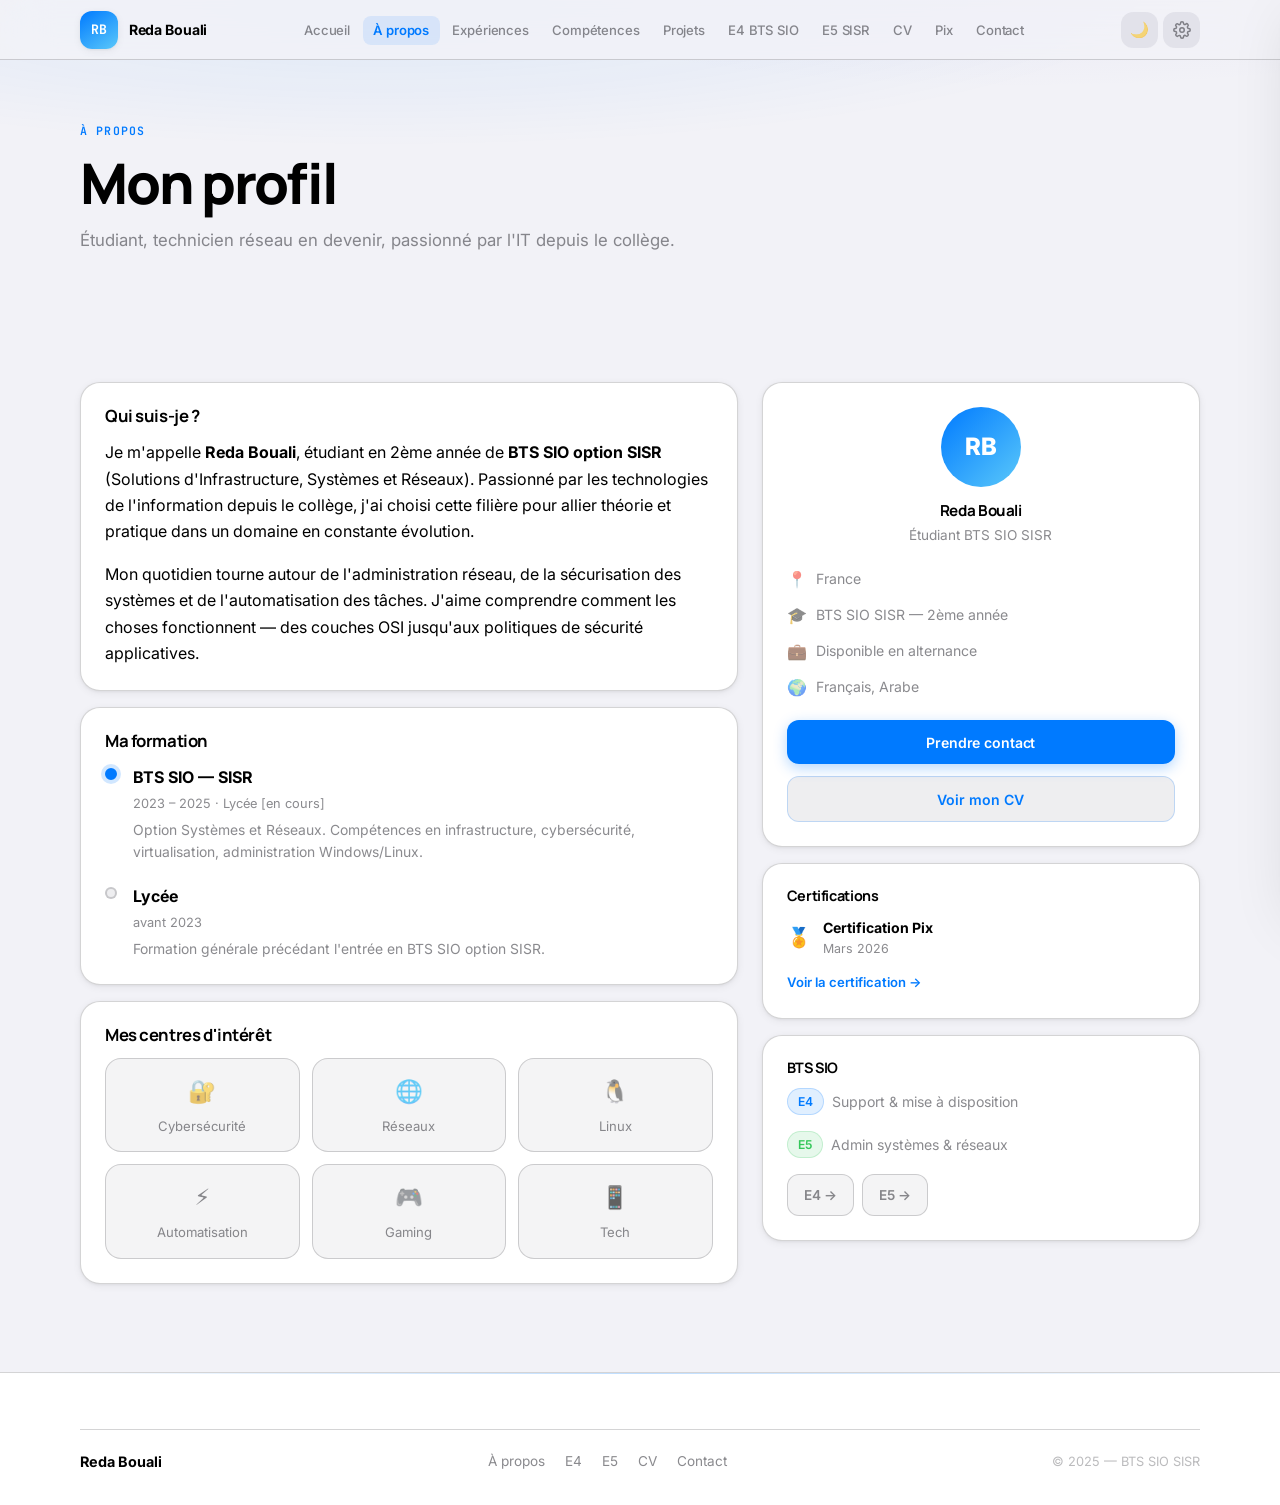
==== commit 0784bac0: "Add files via upload" ====
--- a/about.html
+++ b/about.html
@@ -112,9 +112,9 @@
             <div class="timeline-mini-item">
               <div class="timeline-mini-dot"></div>
               <div>
-                <strong>Baccalauréat STI2D</strong>
-                <span class="timeline-mini-meta">2020 – 2023</span>
-                <p class="timeline-mini-desc">Baccalauréat technologique Sciences et Technologies de l'Industrie et du Développement Durable — spécialité SIN (Systèmes d'Information et Numérique).</p>
+                <strong>Lycée</strong>
+                <span class="timeline-mini-meta">avant 2023</span>
+                <p class="timeline-mini-desc">Formation générale précédant l'entrée en BTS SIO option SISR.</p>
               </div>
             </div>
           </div>
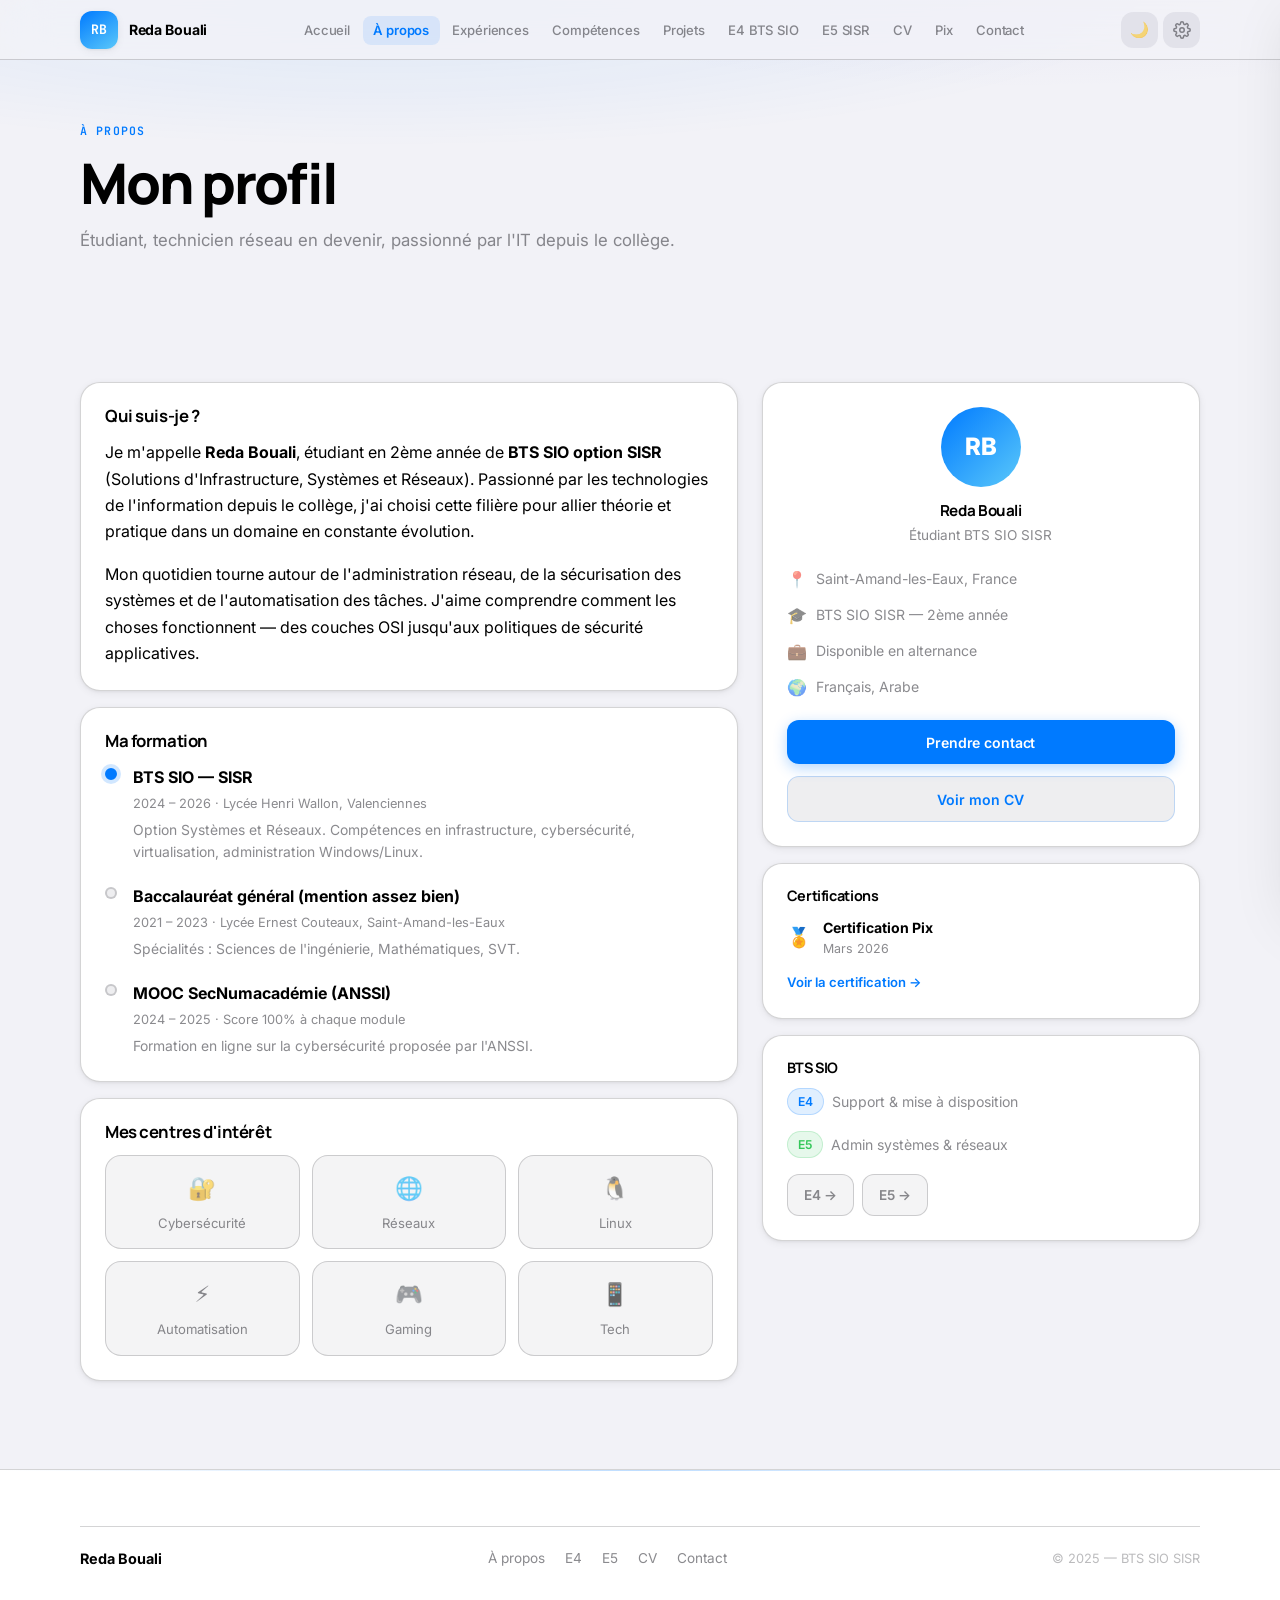
==== commit 6f7edac8: "Add files via upload" ====
--- a/about.html
+++ b/about.html
@@ -105,16 +105,24 @@
               <div class="timeline-mini-dot accent"></div>
               <div>
                 <strong>BTS SIO — SISR</strong>
-                <span class="timeline-mini-meta">2023 – 2025 · Lycée [en cours]</span>
+                <span class="timeline-mini-meta">2024 – 2026 · Lycée Henri Wallon, Valenciennes</span>
                 <p class="timeline-mini-desc">Option Systèmes et Réseaux. Compétences en infrastructure, cybersécurité, virtualisation, administration Windows/Linux.</p>
               </div>
             </div>
             <div class="timeline-mini-item">
               <div class="timeline-mini-dot"></div>
               <div>
-                <strong>Lycée</strong>
-                <span class="timeline-mini-meta">avant 2023</span>
-                <p class="timeline-mini-desc">Formation générale précédant l'entrée en BTS SIO option SISR.</p>
+                <strong>Baccalauréat général (mention assez bien)</strong>
+                <span class="timeline-mini-meta">2021 – 2023 · Lycée Ernest Couteaux, Saint-Amand-les-Eaux</span>
+                <p class="timeline-mini-desc">Spécialités : Sciences de l'ingénierie, Mathématiques, SVT.</p>
+              </div>
+            </div>
+            <div class="timeline-mini-item">
+              <div class="timeline-mini-dot"></div>
+              <div>
+                <strong>MOOC SecNumacadémie (ANSSI)</strong>
+                <span class="timeline-mini-meta">2024 – 2025 · Score 100% à chaque module</span>
+                <p class="timeline-mini-desc">Formation en ligne sur la cybersécurité proposée par l'ANSSI.</p>
               </div>
             </div>
           </div>
@@ -162,7 +170,7 @@
           <div class="info-list">
             <div class="info-row">
               <span class="info-icon">📍</span>
-              <span>France</span>
+              <span>Saint-Amand-les-Eaux, France</span>
             </div>
             <div class="info-row">
               <span class="info-icon">🎓</span>
--- a/style.css
+++ b/style.css
@@ -2723,6 +2723,10 @@
   gap: 1rem;
   margin-bottom: 0.85rem;
 }
+.timeline-header > div:first-child {
+  flex: 1;
+  min-width: 0;
+}
 .timeline-badge {
   display: inline-flex;
   height: 1.6rem;
@@ -2739,6 +2743,7 @@
   font-size: 1.1rem;
   font-weight: 700;
   margin-bottom: 0.2rem;
+  overflow-wrap: break-word;
 }
 .timeline-company {
   font-size: 0.85rem;
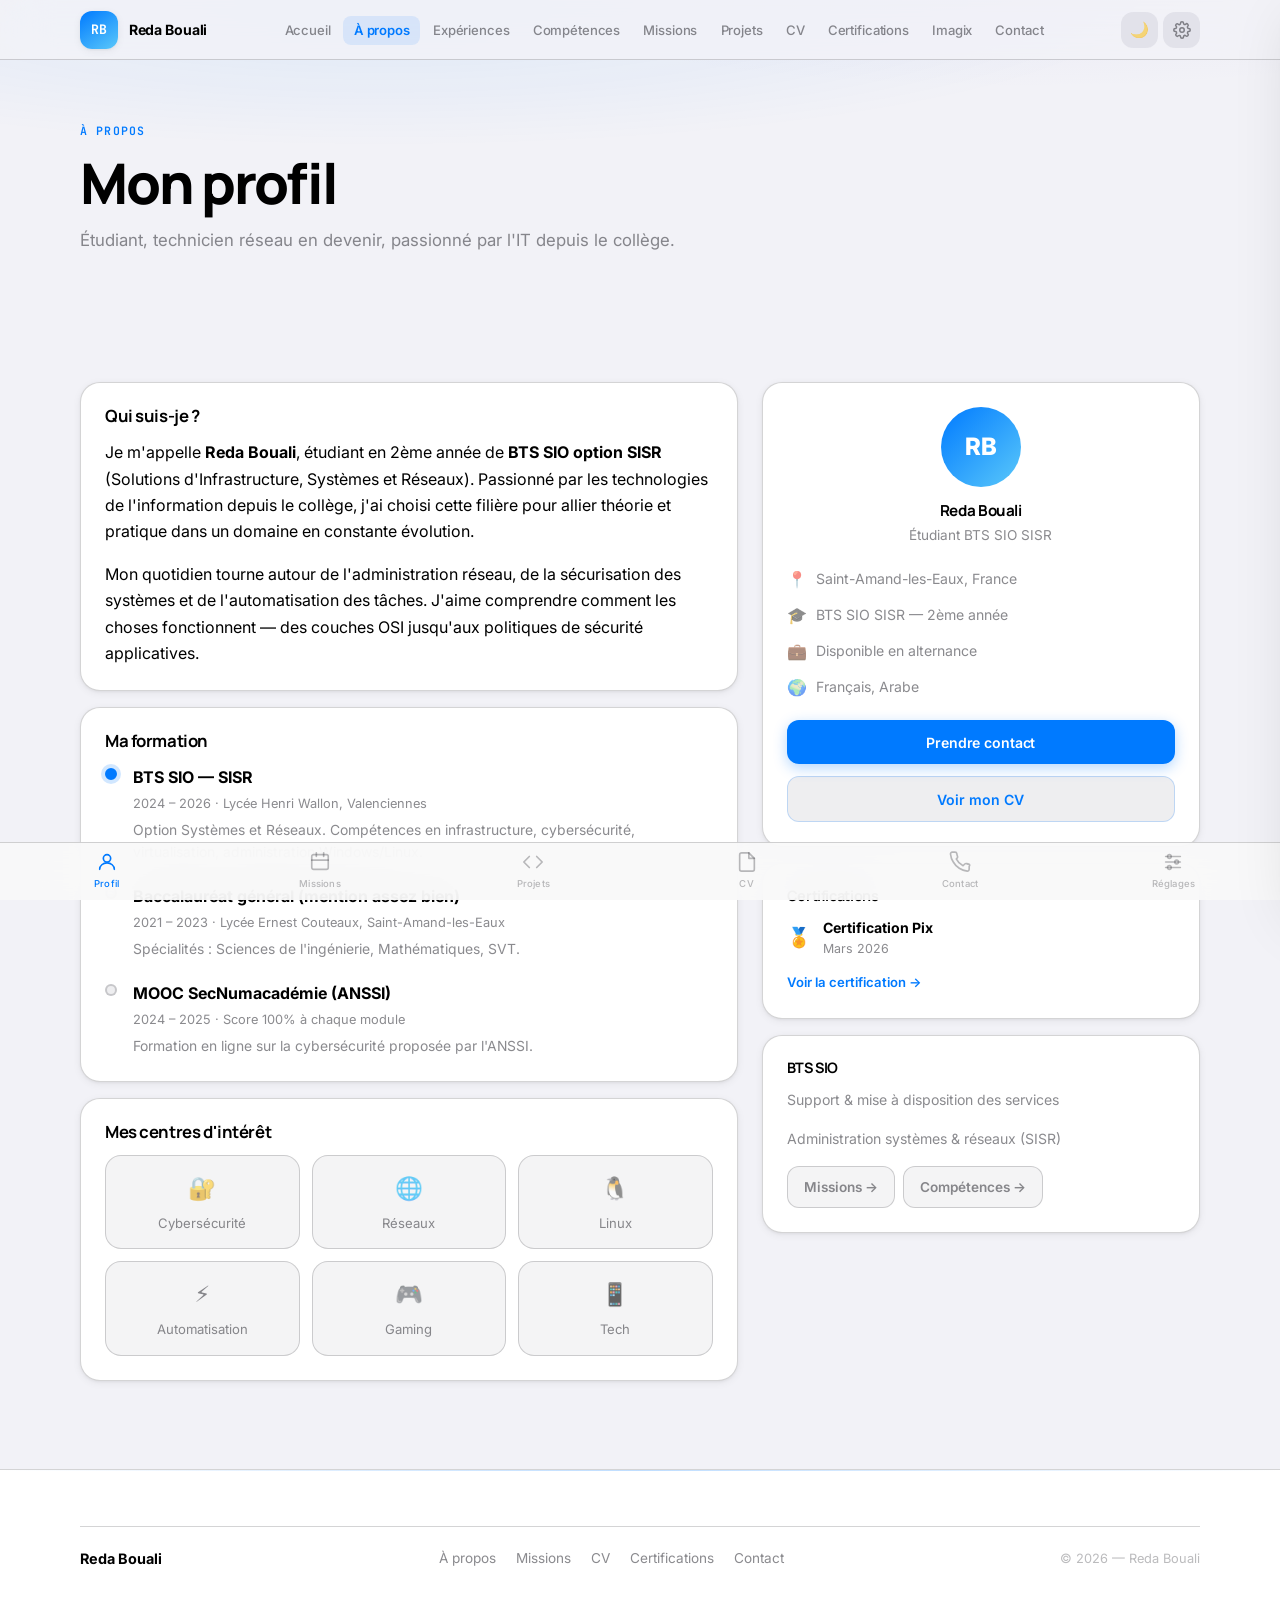
==== commit 2cf0a515: "Mise à jour onglet Missions : 5 missions structurées (suppression inventaire, python, cinéma)" ====
--- a/about.html
+++ b/about.html
@@ -26,12 +26,12 @@
       <li><a href="about.html"           class="nav-link">À propos</a></li>
       <li><a href="experiences.html"     class="nav-link">Expériences</a></li>
       <li><a href="skills.html"          class="nav-link">Compétences</a></li>
-      <li><a href="projects.html"        class="nav-link">Projets</a></li>
-      <li><a href="bts-competences.html" class="nav-link">E4 BTS SIO</a></li>
-      <li><a href="e5.html"              class="nav-link">E5 SISR</a></li>
-      <li><a href="cv.html"              class="nav-link">CV</a></li>
-      <li><a href="pix.html"             class="nav-link">Pix</a></li>
-      <li><a href="contact.html"         class="nav-link">Contact</a></li>
+      <li><a href="missions.html"    class="nav-link">Missions</a></li>
+      <li><a href="projects.html"    class="nav-link">Projets</a></li>
+      <li><a href="cv.html"          class="nav-link">CV</a></li>
+      <li><a href="pix.html"         class="nav-link">Certifications</a></li>
+      <li><a href="imagix.html"      class="nav-link">Imagix</a></li>
+      <li><a href="contact.html"     class="nav-link">Contact</a></li>
     </ul>
     <div class="nav-actions">
       <button id="theme-toggle" class="nav-icon-btn" aria-label="Basculer le thème"><span id="theme-icon">🌙</span></button>
@@ -207,17 +207,15 @@
           <h3 class="card-title-sm">BTS SIO</h3>
           <div class="bts-info-list">
             <div class="bts-info-row">
-              <span class="chip chip-accent">E4</span>
-              <span>Support &amp; mise à disposition</span>
+              <span>Support &amp; mise à disposition des services</span>
             </div>
             <div class="bts-info-row" style="margin-top:0.5rem">
-              <span class="chip chip-green">E5</span>
-              <span>Admin systèmes &amp; réseaux</span>
+              <span>Administration systèmes &amp; réseaux (SISR)</span>
             </div>
           </div>
           <div style="margin-top:1rem;display:flex;gap:0.5rem;flex-wrap:wrap">
-            <a href="bts-competences.html" class="btn-ghost">E4 →</a>
-            <a href="e5.html" class="btn-ghost">E5 →</a>
+            <a href="missions.html" class="btn-ghost">Missions →</a>
+            <a href="skills.html" class="btn-ghost">Compétences →</a>
           </div>
         </div>
       </aside>
@@ -231,12 +229,12 @@
       <span class="footer-brand">Reda Bouali</span>
       <nav class="footer-nav">
         <a href="about.html">À propos</a>
-        <a href="bts-competences.html">E4</a>
-        <a href="e5.html">E5</a>
+        <a href="missions.html">Missions</a>
         <a href="cv.html">CV</a>
+        <a href="pix.html">Certifications</a>
         <a href="contact.html">Contact</a>
       </nav>
-      <span class="footer-copy">© 2025 — BTS SIO SISR</span>
+      <span class="footer-copy">© 2026 — Reda Bouali</span>
     </div>
   </div>
 </footer>
--- a/style.css
+++ b/style.css
@@ -3570,3 +3570,60 @@
   transform: translateY(-1px);
 }
 
+/* ── BOTTOM TAB BAR ─────────────────────────────────────── */
+#site-tabbar {
+  position: fixed;
+  bottom: 0; left: 0; right: 0;
+  z-index: 1000;
+  height: 58px;
+  display: flex;
+  align-items: stretch;
+  background: rgba(var(--surface-bar-rgb, 249,249,249), .92);
+  backdrop-filter: blur(20px) saturate(1.6);
+  -webkit-backdrop-filter: blur(20px) saturate(1.6);
+  border-top: .5px solid var(--separator);
+}
+#site-tabbar a {
+  flex: 1;
+  display: flex;
+  flex-direction: column;
+  align-items: center;
+  justify-content: center;
+  gap: 3px;
+  text-decoration: none;
+  color: var(--text-3, #8E8E93);
+  font-size: 9.5px;
+  font-weight: 500;
+  letter-spacing: .2px;
+  transition: color var(--t-fast);
+  -webkit-tap-highlight-color: transparent;
+}
+#site-tabbar a:hover,
+#site-tabbar a.active { color: var(--accent); }
+#site-tabbar a svg { width: 22px; height: 22px; }
+#site-tabbar button {
+  flex: 1;
+  display: flex;
+  flex-direction: column;
+  align-items: center;
+  justify-content: center;
+  gap: 3px;
+  background: none;
+  border: none;
+  cursor: pointer;
+  color: var(--text-3, #8E8E93);
+  font-size: 9.5px;
+  font-weight: 500;
+  letter-spacing: .2px;
+  transition: color var(--t-fast);
+  -webkit-tap-highlight-color: transparent;
+  padding: 0;
+  font-family: inherit;
+}
+#site-tabbar button:hover { color: var(--accent); }
+#site-tabbar button svg { width: 22px; height: 22px; }
+body:has(#site-tabbar) { padding-bottom: 68px; }
+[data-theme="dark"] #site-tabbar {
+  background: rgba(28,28,30,.92);
+}
+
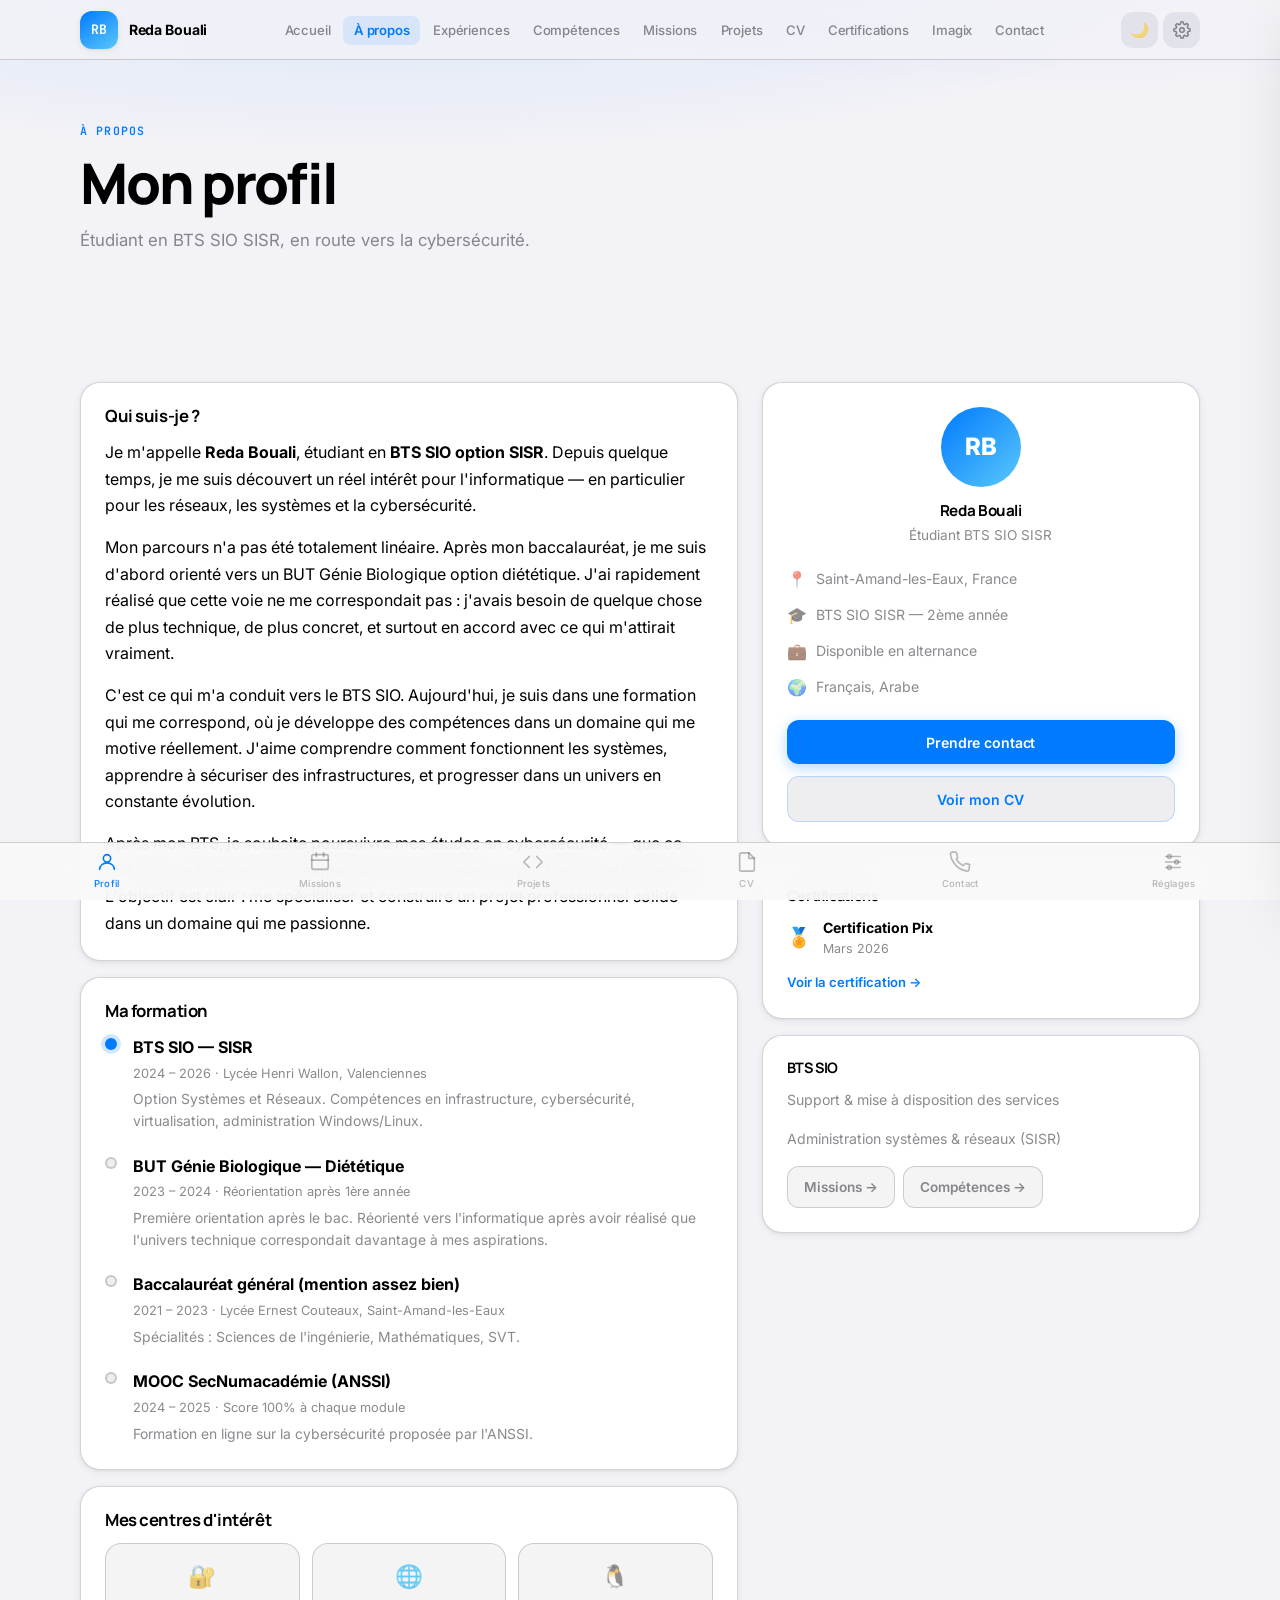
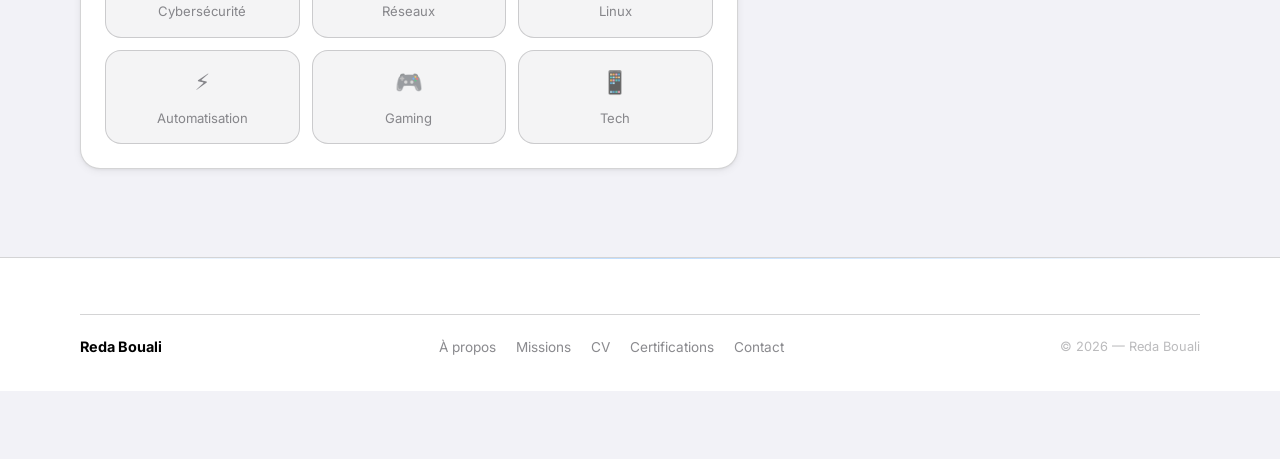
==== commit 84c0c48a: "À propos : nouvelle présentation personnelle, ajout BUT Génie Biologique dans la timeline" ====
--- a/about.html
+++ b/about.html
@@ -80,7 +80,7 @@
     <div class="page-hero-inner reveal">
       <p class="section-eyebrow">À propos</p>
       <h1 class="page-title">Mon profil</h1>
-      <p class="page-subtitle">Étudiant, technicien réseau en devenir, passionné par l'IT depuis le collège.</p>
+      <p class="page-subtitle">Étudiant en BTS SIO SISR, en route vers la cybersécurité.</p>
     </div>
   </div>
 </section>
@@ -94,8 +94,10 @@
       <div class="about-main">
         <div class="ios-card reveal">
           <h2 class="card-title">Qui suis-je ?</h2>
-          <p>Je m'appelle <strong>Reda Bouali</strong>, étudiant en 2ème année de <strong>BTS SIO option SISR</strong> (Solutions d'Infrastructure, Systèmes et Réseaux). Passionné par les technologies de l'information depuis le collège, j'ai choisi cette filière pour allier théorie et pratique dans un domaine en constante évolution.</p>
-          <p style="margin-top:1rem">Mon quotidien tourne autour de l'administration réseau, de la sécurisation des systèmes et de l'automatisation des tâches. J'aime comprendre comment les choses fonctionnent — des couches OSI jusqu'aux politiques de sécurité applicatives.</p>
+          <p>Je m'appelle <strong>Reda Bouali</strong>, étudiant en <strong>BTS SIO option SISR</strong>. Depuis quelque temps, je me suis découvert un réel intérêt pour l'informatique — en particulier pour les réseaux, les systèmes et la cybersécurité.</p>
+          <p style="margin-top:1rem">Mon parcours n'a pas été totalement linéaire. Après mon baccalauréat, je me suis d'abord orienté vers un BUT Génie Biologique option diététique. J'ai rapidement réalisé que cette voie ne me correspondait pas : j'avais besoin de quelque chose de plus technique, de plus concret, et surtout en accord avec ce qui m'attirait vraiment.</p>
+          <p style="margin-top:1rem">C'est ce qui m'a conduit vers le BTS SIO. Aujourd'hui, je suis dans une formation qui me correspond, où je développe des compétences dans un domaine qui me motive réellement. J'aime comprendre comment fonctionnent les systèmes, apprendre à sécuriser des infrastructures, et progresser dans un univers en constante évolution.</p>
+          <p style="margin-top:1rem">Après mon BTS, je souhaite poursuivre mes études en cybersécurité — que ce soit par une licence informatique suivie d'un master, ou par une école d'ingénieur. L'objectif est clair : me spécialiser et construire un projet professionnel solide dans un domaine qui me passionne.</p>
         </div>
 
         <div class="ios-card reveal">
@@ -107,6 +109,14 @@
                 <strong>BTS SIO — SISR</strong>
                 <span class="timeline-mini-meta">2024 – 2026 · Lycée Henri Wallon, Valenciennes</span>
                 <p class="timeline-mini-desc">Option Systèmes et Réseaux. Compétences en infrastructure, cybersécurité, virtualisation, administration Windows/Linux.</p>
+              </div>
+            </div>
+            <div class="timeline-mini-item">
+              <div class="timeline-mini-dot"></div>
+              <div>
+                <strong>BUT Génie Biologique — Diététique</strong>
+                <span class="timeline-mini-meta">2023 – 2024 · Réorientation après 1ère année</span>
+                <p class="timeline-mini-desc">Première orientation après le bac. Réorienté vers l'informatique après avoir réalisé que l'univers technique correspondait davantage à mes aspirations.</p>
               </div>
             </div>
             <div class="timeline-mini-item">
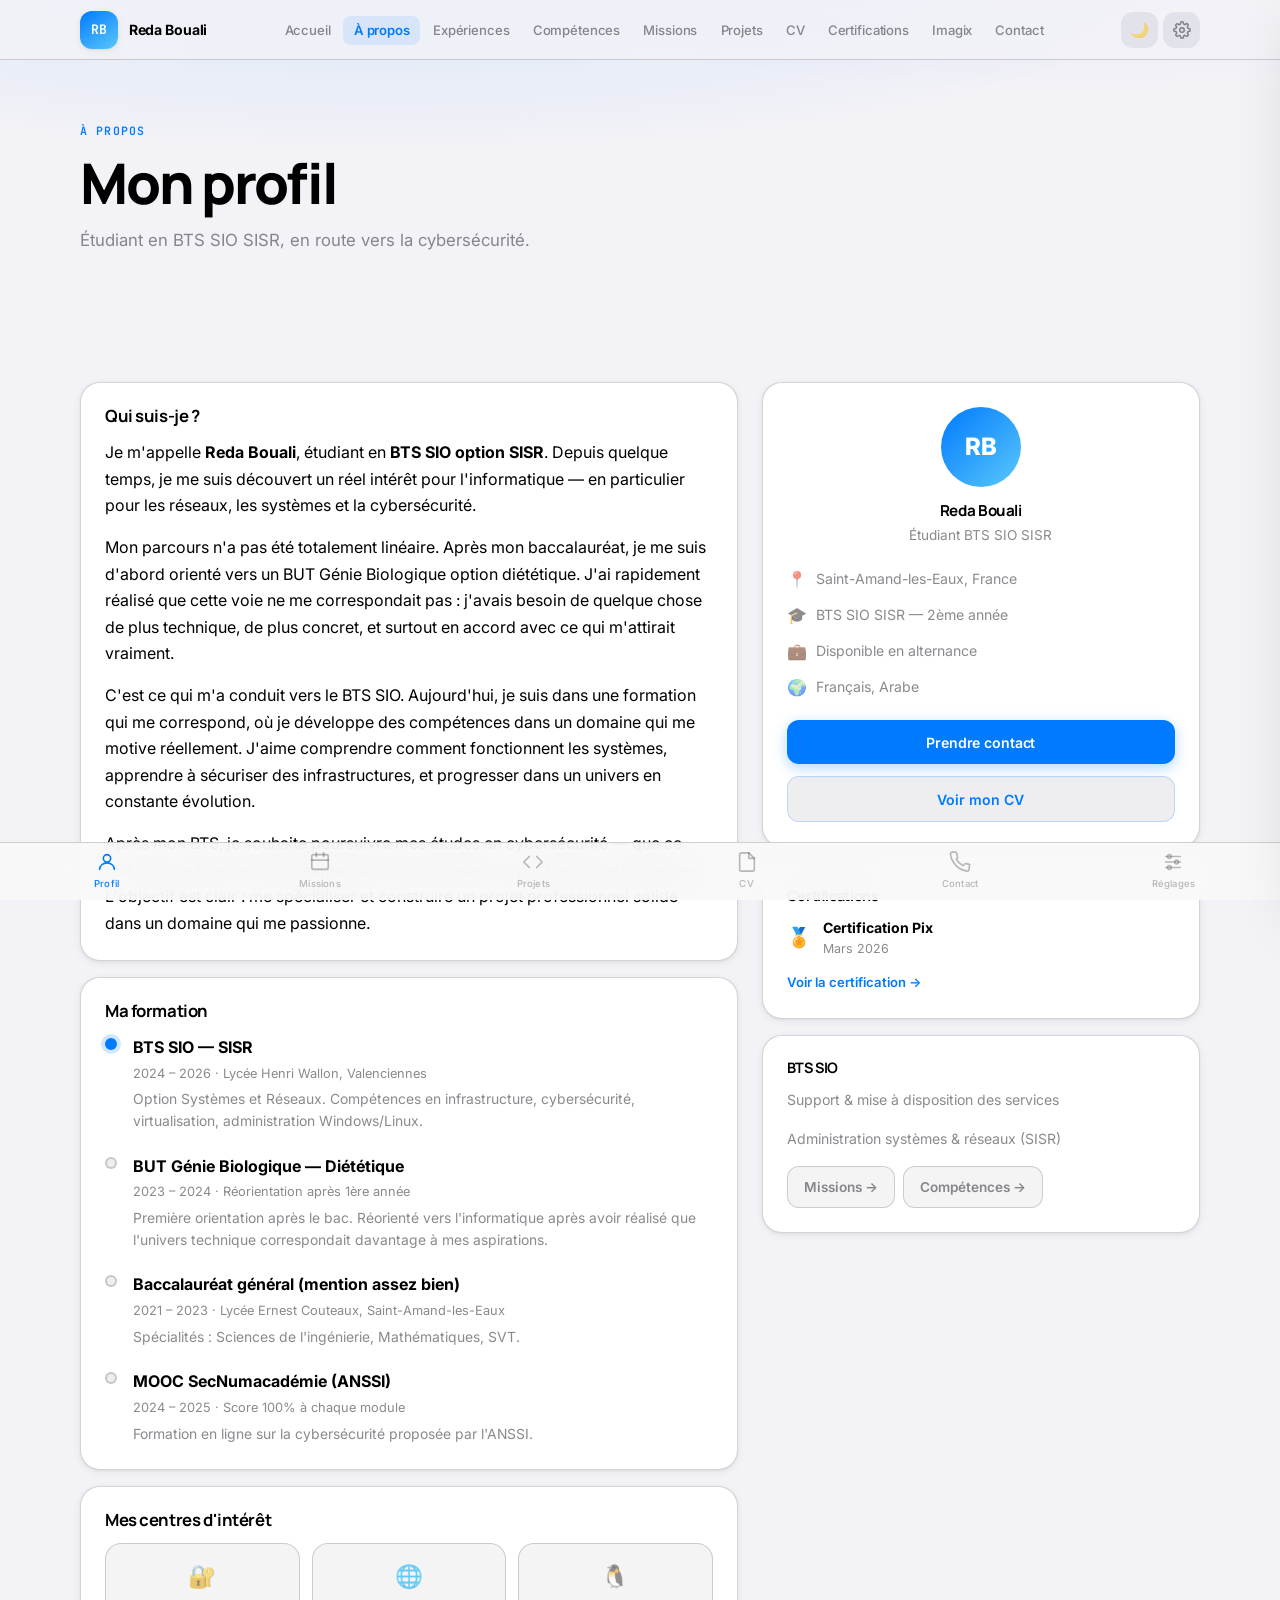
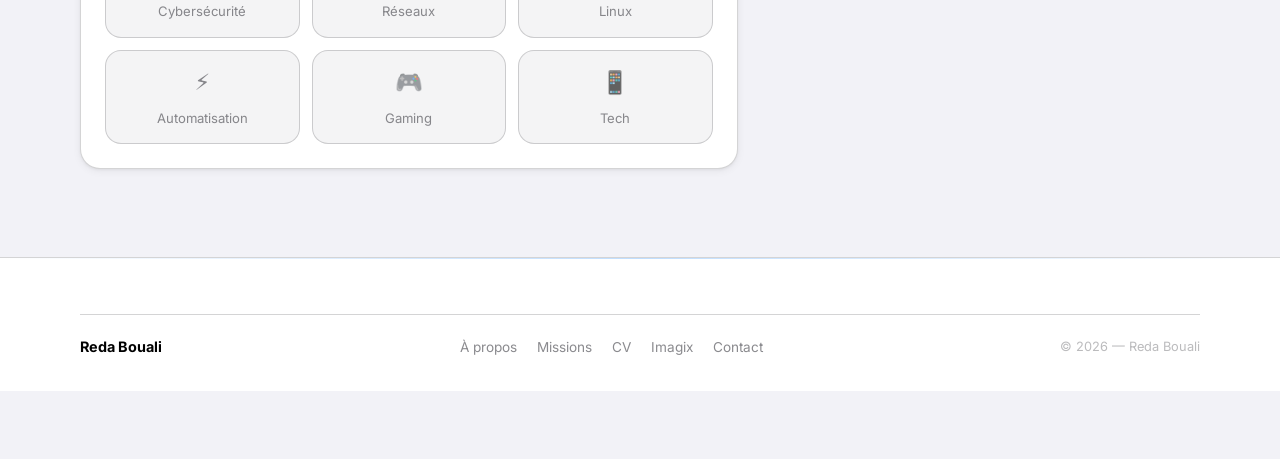
==== commit ef37536a: "Imagix : site principal corrigé (Mons), footer nav Certifications → Imagix sur toutes les pages" ====
--- a/about.html
+++ b/about.html
@@ -241,7 +241,7 @@
         <a href="about.html">À propos</a>
         <a href="missions.html">Missions</a>
         <a href="cv.html">CV</a>
-        <a href="pix.html">Certifications</a>
+        <a href="imagix.html">Imagix</a>
         <a href="contact.html">Contact</a>
       </nav>
       <span class="footer-copy">© 2026 — Reda Bouali</span>
